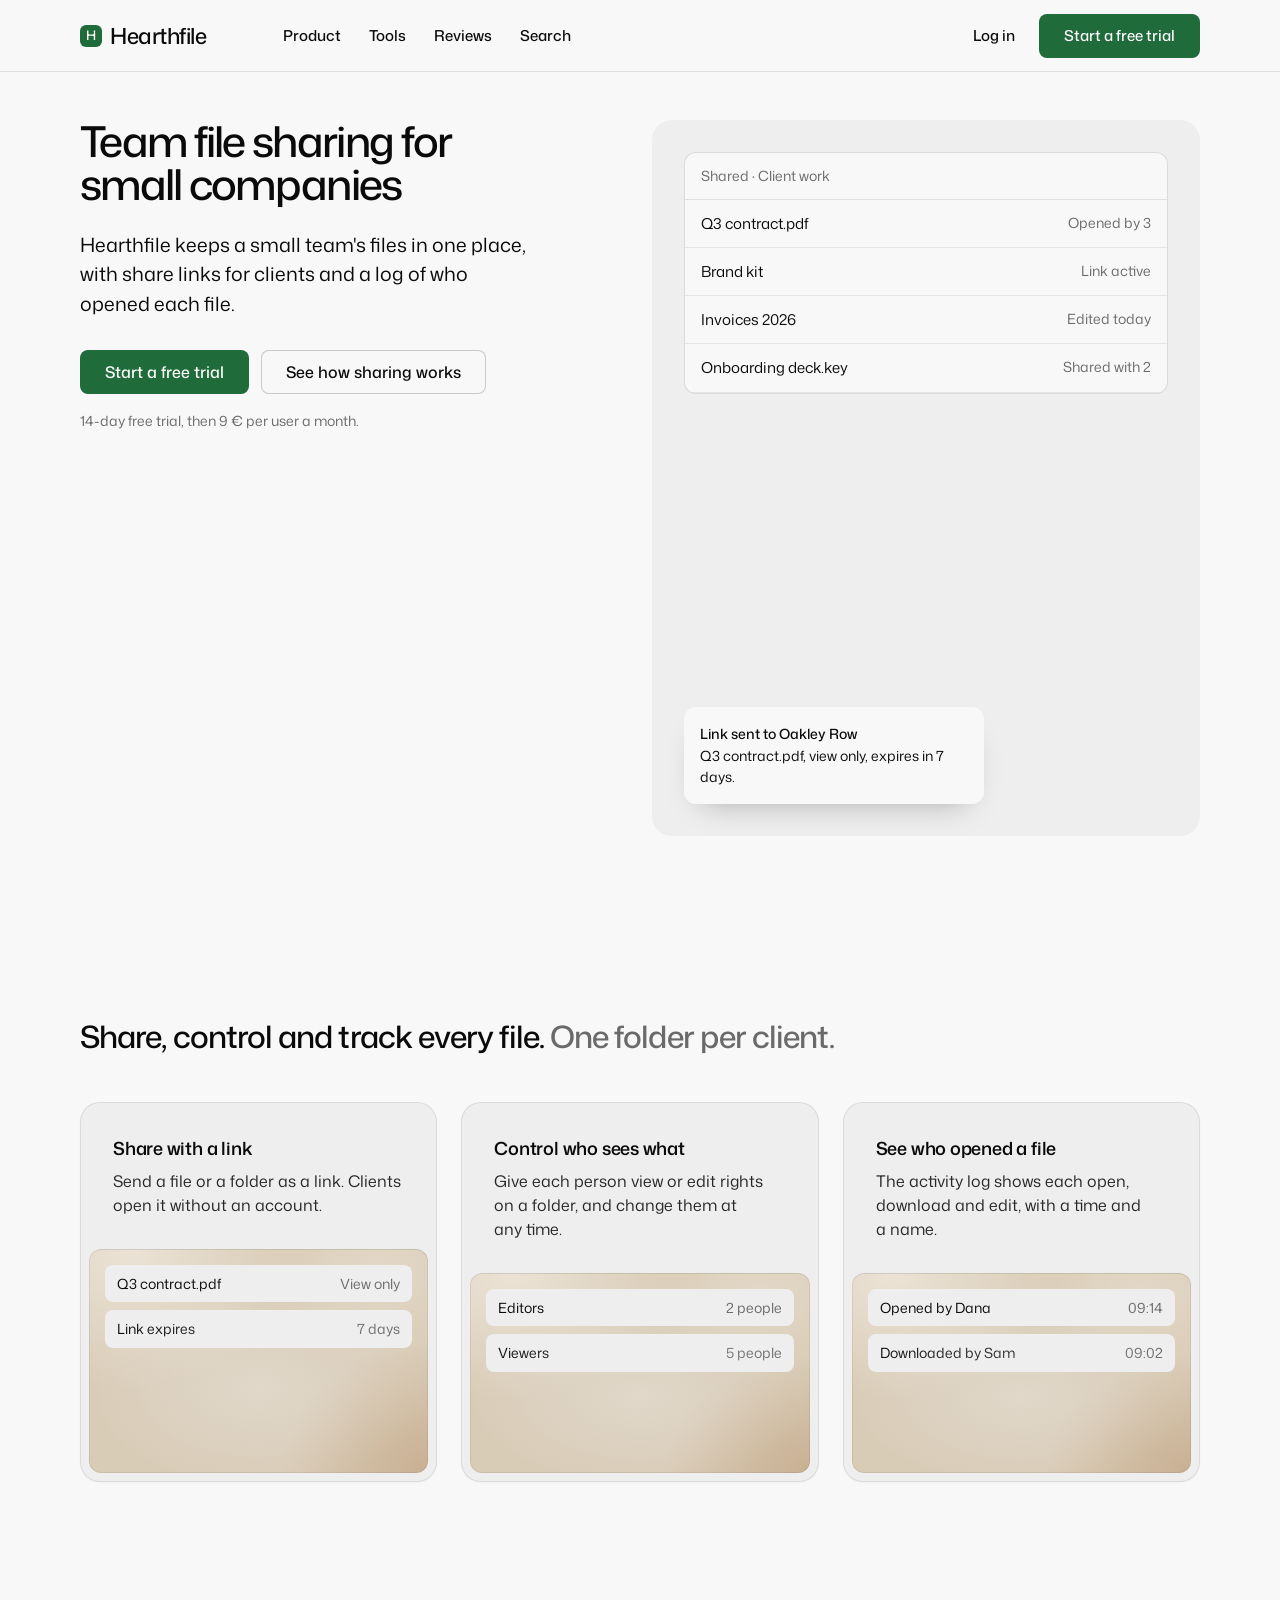
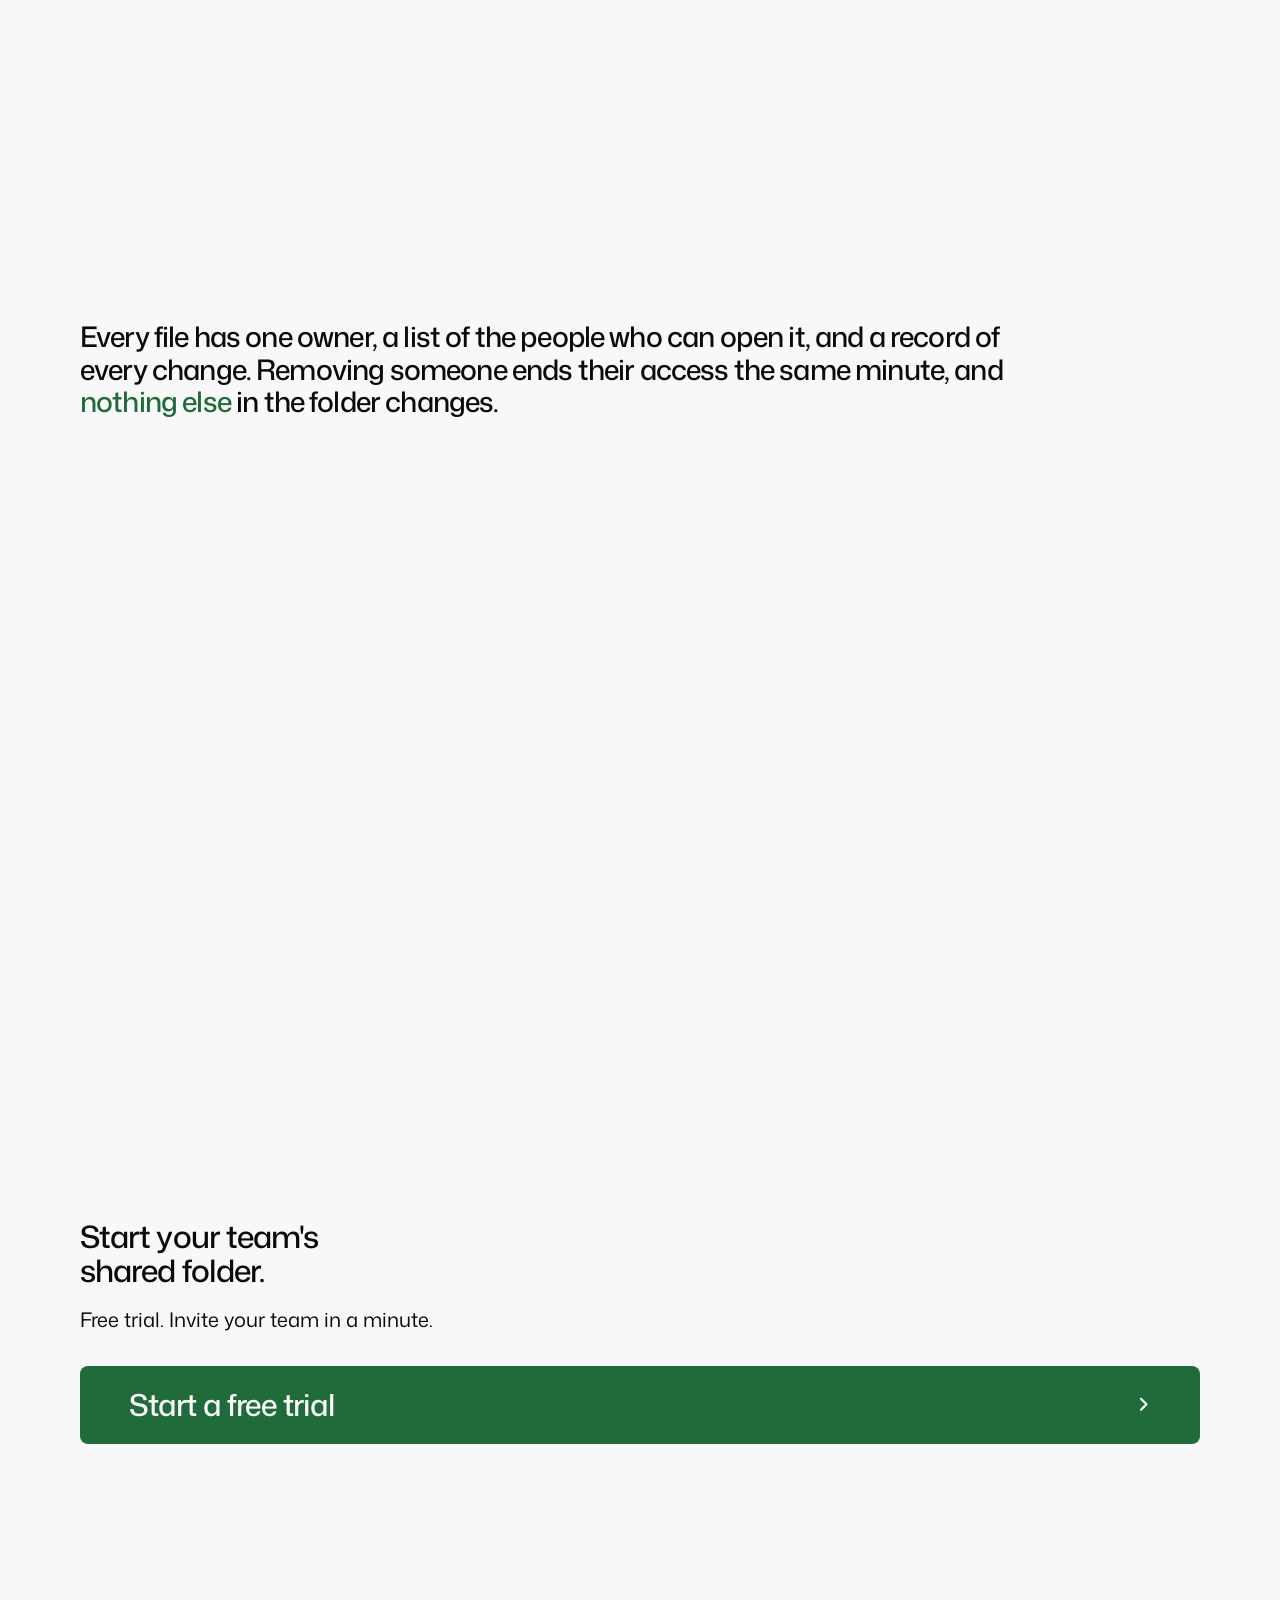
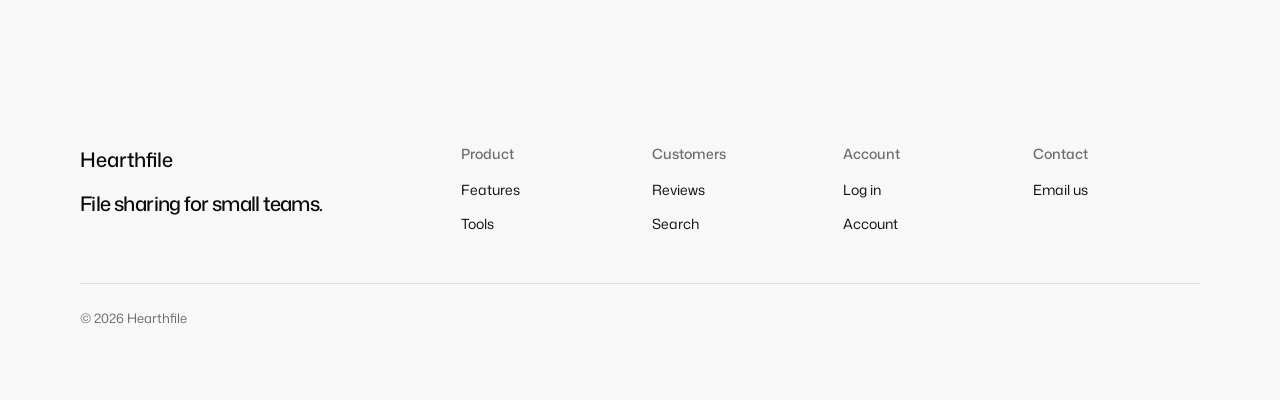
==== public/index.html @ 863966c1 "Add intentionally vulnerable Hearthfile test site Single Node.js app (node:http + node:sqlite, no np" ====
<!doctype html>
<!-- type: software. deal: palette mint-pink-accounts, type mona (first dealt), hero collage, nav-mega, footer-dark,
     close-type, solid buttons, wordmark, moment word-highlight (section 3). Radius soft. A team file-sharing app. -->
<html lang="en" data-type="software" data-radius="soft" data-buttons="solid" data-motion>
<head>
<meta charset="utf-8">
<meta name="viewport" content="width=device-width, initial-scale=1, viewport-fit=cover">
<title>Hearthfile: team file sharing for small companies</title>
<meta name="description" content="Hearthfile keeps a small team's files in one place, with share links and a log of who opened each file.">
<meta property="og:type" content="website">
<meta property="og:title" content="Hearthfile: team file sharing for small companies">
<meta property="og:description" content="Hearthfile keeps a small team's files in one place, with share links and a log of who opened each file.">
<meta name="twitter:card" content="summary_large_image">
<meta name="theme-color" content="#f8f8f8">
<meta name="site-kind" content="software">
<meta name="page-type" content="software">
<link rel="preconnect" href="https://fonts.googleapis.com">
<link rel="preconnect" href="https://fonts.gstatic.com" crossorigin>
<link href="https://fonts.googleapis.com/css2?family=Mona+Sans:wdth,wght@75..125,400..600&family=Geist+Mono:wght@400..500&display=swap" rel="stylesheet">
<link rel="stylesheet" href="assets/system.css">
<link rel="stylesheet" href="assets/ui/cards.css">
<link rel="stylesheet" href="assets/motion/motion.css">
<link rel="stylesheet" href="assets/backgrounds/backgrounds.css">
<link rel="stylesheet" href="assets/layout/layout.css">
<link rel="stylesheet" href="assets/icons/icon.css">
<style>
:root {
  --p-bg: #f8f8f8; --p-surface: #eeeeee; --p-ink: #0a0a0a; --p-muted: #6a6a6a;
  --p-accent: #1f6b3a; --p-accent-ink: #ffffff; --p-action: #1f6b3a; --p-action-ink: #ffffff;
  --p-inv-bg: #0a0a0a; --p-inv-surface: #171717; --p-inv-ink: #f8f8f8; --p-inv-muted: #939393;
  --p-inv-accent: #1f6b3a; --p-inv-accent-ink: #ffffff; --p-inv-action: #1f6b3a; --p-inv-action-ink: #ffffff;
  --font-display: "Mona Sans", system-ui, sans-serif;
  --font-text: "Mona Sans", system-ui, sans-serif;
  --font-mono: "Geist Mono", ui-monospace, "SFMono-Regular", Menlo, Consolas, monospace;
  --display-weight: 500;
  --display-tracking: -0.03em;
  --display-tracking-xl: -0.04em;
  --display-stretch: 104%;
  --ly-scale: 0.96;
}
</style>
<style>
/* the hero's window: plain file rows on the page ground, drawn in CSS (no photographs) */
.hero__art { background: var(--p-surface); border-radius: var(--r-lg); padding: var(--s-6); position: relative; min-height: 420px; }
.fwin { background: var(--p-bg); border-radius: var(--r-md); border: 1px solid color-mix(in oklab, var(--p-ink) 12%, transparent); overflow: hidden; }
.fwin__bar { display: flex; gap: var(--s-3); align-items: center; padding: var(--s-3) var(--s-4); border-bottom: 1px solid color-mix(in oklab, var(--p-ink) 10%, transparent); font-size: 14px; color: var(--p-muted); }
.fwin__row { display: grid; grid-template-columns: 1fr auto; gap: var(--s-3); padding: var(--s-3) var(--s-4); border-bottom: 1px solid color-mix(in oklab, var(--p-ink) 8%, transparent); font-size: 15px; }
.fwin__row span:last-child { color: var(--p-muted); font-size: 14px; }
.fcard { position: absolute; left: var(--s-6); bottom: var(--s-6); width: min(300px, 80%); background: var(--p-bg); border-radius: var(--r-md); padding: var(--s-4); font-size: 14px; box-shadow: 0 14px 32px -18px rgb(0 0 0 / .35); }
.fcard b { font-weight: 500; }
.hero__proof { color: var(--p-muted); font-size: 14px; margin-top: var(--s-4); }
.hero--collage h1 { font-size: clamp(34px, 3.3vw, 54px); }
.section-head h2 { font-size: clamp(28px, 2.4vw, 36px); }
.mini { display: grid; gap: var(--s-2); font-size: 14px; padding: var(--s-4); }
.mini div { display: flex; justify-content: space-between; gap: var(--s-3); padding: var(--s-2) var(--s-3); background: var(--p-surface); border-radius: var(--r-sm); }
.mini span:last-child { color: var(--p-muted); }
#access .mo-wh__text { font-size: clamp(24px, 2.2vw, 32px); }
.feat { --h: 1; }
.feat .panel { --p-h: 200px; }
@media (max-width: 639px) { .feat { --h: 2; } }
.footer__brand { font-weight: 500; font-size: 20px; color: inherit; }
@media (max-width: 639px) { .hero__art { min-height: 0; } .fcard { display: none; } }
</style>
<script>document.documentElement.classList.add('m-enter');setTimeout(()=>document.documentElement.classList.add('m-enter-done'),700)</script>
</head>
<body>
<header class="nav">
  <div class="wrap nav__bar">
    <a class="skip-link" href="#top">Skip to content</a>
    <a class="nav__logo" href="index.html"><span class="mark mark--initial" aria-hidden="true">H</span>Hearthfile</a>
    <nav class="nav__links" aria-label="Main">
      <div class="nav__item"><a class="nav__link" href="index.html#features">Product</a></div>
      <div class="nav__item"><a class="nav__link" href="tools.html">Tools</a></div>
      <div class="nav__item"><a class="nav__link" href="reviews.html">Reviews</a></div>
      <div class="nav__item"><a class="nav__link" href="search.html">Search</a></div>
    </nav>
    <div class="nav__actions">
      <a class="nav__link" href="login.html">Log in</a>
      <a class="btn btn--primary" href="#contact">Start a free trial</a>
    </div>
    <button class="nav__toggle" type="button" aria-expanded="false" aria-label="Menu"><svg width="18" height="18" viewBox="0 0 18 18" aria-hidden="true"><path d="M2 5h14M2 13h14" stroke="currentColor" stroke-width="1.6" stroke-linecap="round"/></svg></button>
  </div>
</header>

<main id="top">
  <section class="hero hero--collage" data-enter aria-labelledby="hero-h">
    <div class="wrap"><div class="hero-text grid hero__grid">
      <div class="hero__text span-5">
        <h1 id="hero-h">Team file sharing for small companies</h1>
        <p class="hero__lead">Hearthfile keeps a small team's files in one place, with share links for clients and a log of who opened each file.</p>
        <div class="btn-row"><a class="btn btn--primary" href="#contact">Start a free trial</a><a class="btn btn--secondary" href="#features">See how sharing works</a></div>
        <p class="hero__proof">14-day free trial, then <span data-assumed>9 € per user a month</span>.</p>
      </div>
      <div class="hero__art span-6 start-7" role="img" aria-label="A shared folder listing contracts, brand files and invoices, with one file marked as opened by three people">
        <div class="fwin">
          <div class="fwin__bar"><span>Shared · Client work</span></div>
          <div class="fwin__row"><span>Q3 contract.pdf</span><span>Opened by 3</span></div>
          <div class="fwin__row"><span>Brand kit</span><span>Link active</span></div>
          <div class="fwin__row"><span>Invoices 2026</span><span>Edited today</span></div>
          <div class="fwin__row"><span>Onboarding deck.key</span><span>Shared with 2</span></div>
        </div>
        <div class="fcard" aria-hidden="true"><b>Link sent to Oakley Row</b><br>Q3 contract.pdf, view only, expires in 7 days.</div>
      </div>
    </div></div>
  </section>

  <section class="section feat" id="features" aria-labelledby="features-h">
    <div class="wrap">
      <div class="section-head">
        <h2 id="features-h">Share, control and track every file. <span class="muted">One folder per client.</span></h2>
      </div>
      <div class="grid">
        <article class="card span-4"><h3>Share with a link</h3><p>Send a file or a folder as a link. Clients open it without an account.</p>
          <div class="panel panel--inset" role="img" aria-label="A file shared as a view-only link that expires in seven days"><div class="mini"><div><span>Q3 contract.pdf</span><span>View only</span></div><div><span>Link expires</span><span>7 days</span></div></div></div></article>
        <article class="card span-4"><h3>Control who sees what</h3><p>Give each person view or edit rights on a folder, and change them at any time.</p>
          <div class="panel panel--inset" role="img" aria-label="A folder with two editors and five viewers"><div class="mini"><div><span>Editors</span><span>2 people</span></div><div><span>Viewers</span><span>5 people</span></div></div></div></article>
        <article class="card span-4"><h3>See who opened a file</h3><p>The activity log shows each open, download and edit, with a time and a name.</p>
          <div class="panel panel--inset" role="img" aria-label="Activity log entries for two people who opened or downloaded a file"><div class="mini"><div><span>Opened by Dana</span><span>09:14</span></div><div><span>Downloaded by Sam</span><span>09:02</span></div></div></div></article>
      </div>
    </div>
  </section>

  <section class="section statement" id="access" data-moment="word-highlight" style="--h: 1">
    <div class="wrap">
      <p class="mo-wh__text">Every file has one owner, a list of the people who can open it, and a record of every change. Removing someone ends their access the same minute, and <strong>nothing else</strong> in the folder changes.</p>
    </div>
  </section>
</main>

<footer class="footer closing footer--dark" id="contact" aria-labelledby="close-h">
  <div class="wrap">
    <div class="closing__cta close--type">
      <div class="section-head">
        <h2 id="close-h">Start your team's shared folder.</h2>
        <p>Free trial. Invite your team in a minute.</p>
      </div>
      <a class="btn btn--primary btn--xl btn--wide" href="login.html">Start a free trial<svg class="m-arrow" viewBox="0 0 12 12" aria-hidden="true"><path class="m-arrow__stem" d="M1 6h8"/><path class="m-arrow__head" d="M4.5 2.5 8 6l-3.5 3.5"/></svg></a>
    </div>
    <div class="closing__links">
      <div class="grid">
        <div class="span-4 stack-4">
          <a class="footer__brand" href="index.html">Hearthfile</a>
          <p class="footer__lede">File sharing for small teams.</p>
        </div>
        <div class="span-2 footer__col"><h3>Product</h3><ul><li><a href="index.html#features">Features</a></li><li><a href="tools.html">Tools</a></li></ul></div>
        <div class="span-2 footer__col"><h3>Customers</h3><ul><li><a href="reviews.html">Reviews</a></li><li><a href="search.html">Search</a></li></ul></div>
        <div class="span-2 footer__col"><h3>Account</h3><ul><li><a href="login.html">Log in</a></li><li><a href="account.html">Account</a></li></ul></div>
        <div class="span-2 footer__col"><h3>Contact</h3><ul><li><a href="mailto:hello@hearthfile.example">Email us</a></li></ul></div>
      </div>
      <div class="footer__legal">
        <span>&copy; 2026 Hearthfile</span>
      </div>
    </div>
  </div>
</footer>

<script type="module" src="assets/system.js"></script>
<script type="module" src="assets/motion/motion.js"></script>
<script type="module" src="assets/layout/layout.js"></script>
<script type="module" src="assets/moments/moments.js"></script>
</body>
</html>
---- public/assets/system.css ----
/*
  taste-skill system.css - the one system for the page. Link it first, then assets/ui/cards.css (the
  feature card, its panel and the fragment placements), then set the palette (--p-*), the fonts and
  the radius set on :root in the page (node scripts/start.mjs prints that block).
  Do not add a second grid, spacing scale, type scale, radius scale, button or card style.
*/

/* ---------------------------------------------------------------- tokens */
:root {
  /* palette (hex only; fx.js reads --bg --surface --ink --muted --accent --accent-ink) */
  --p-bg: #ffffff;
  --p-surface: #f4f4f4;
  --p-ink: #111111;
  --p-muted: #6b6b6b;
  --p-accent: #1a4be0;
  --p-accent-ink: #ffffff;
  --p-action: #1a4be0;      /* buttons, links, focus: the accent, or the ink when the accent is too pale */
  --p-action-ink: #ffffff;
  --p-inv-bg: #111111;
  --p-inv-surface: #1c1c1c;
  --p-inv-ink: #f4f4f4;
  --p-inv-muted: #a3a3a3;
  --p-inv-accent: #ffffff;
  --p-inv-accent-ink: #111111;
  --p-inv-action: #ffffff;
  --p-inv-action-ink: #111111;
  /* the lit ground behind UI and in the closing band (references/cards.md), one per page, tech pages only
     (none on kind other, which is flat): <html data-ground="sand|sky|sage|painting">. system.js gives it to every ground
     that holds UI, on light and dark pages alike; --hue on one panel changes only its accent */
  --ground-bg: #d9ccb7; --ground-surface: #e9e0d2; --ground-ink: #2a2622; --ground-muted: #5a534a; --ground-accent: #a8794a;

  /* fonts */
  --font-display: system-ui, -apple-system, "Segoe UI", sans-serif;
  --font-text: system-ui, -apple-system, "Segoe UI", sans-serif;
  --font-mono: ui-monospace, "SFMono-Regular", Menlo, Consolas, monospace;
  --display-weight: 400;    /* headlines 400; 500 on a tech page (software, gaming, hardware) */
  --display-tracking: -0.025em;

  /* the page rhythm (references/layout-v4.md): one section per screen. The header is fixed and
     --nav tall; every section is padded --padt above and --padb (plus the phone action bar, --bar)
     below, and is exactly one or two screens tall (--h: 1 or 2; --hm on a phone). The hero's words
     start --hgap under the header and its content ends --hpadb above the fold. */
  --nav: 72px;
  --padt: 120px;
  --padb: 72px;
  --hgap: 48px;
  --hpadb: 64px;
  --bar: 0px;
  /* grid: one .wrap (alias .container) for the header, every section and the footer, the same
     --gut on both sides: 1280 wide at x 80-1360 at 1440, 342 at x 24-366 at 390 */
  --container: 1280px;
  --gut: 80px;
  --pad: var(--gut);
  --gutter: 24px;

  /* spacing: 4/8 scale */
  --s-1: 4px;  --s-2: 8px;  --s-3: 12px; --s-4: 16px; --s-5: 24px;
  --s-6: 32px; --s-7: 48px; --s-8: 64px; --s-9: 96px; --s-10: 128px;
  --section: 40px;      /* only a .section outside main (the kit's demo pages); every main > section and
                           footer.closing take --padt and --padb */
  --section-band: 56px; /* the same for an older footer outside footer.closing */
  --head-gap: 48px;     /* the one heading-to-content gap, 32 on a phone (layout.css reads it as --ly-head-gap) */
  --card-pad: 16px;     /* card padding (cards.css sets its own for cards with a panel) */
  --card-gap: 16px;     /* gap between cards */

  /* type scale (the only sizes on the page) */
  --t-label: 13px;
  --t-small: 14px;
  --t-body: 16px;
  --t-lead: 18px;
  --t-card: 18px;
  --t-h3: 24px;
  /* straight lines from the phone size at 390 to the desktop size at 1440 (system.md's table) */
  --t-h2: clamp(30px, 1.72vw + 23.3px, 48px);
  --t-h1: clamp(38px, 3.24vw + 25.4px, 72px);
  /* a big number stays a step under the h2 (VI-11): 38 at 1440, 28 at 390, so it never reads as a
     section heading; a stats row and a price set their own, smaller still */
  --t-stat: clamp(28px, .952vw + 24.29px, 38px);

  /* radius: one scale (soft by default; data-radius on <html> switches it) */
  --r-sm: 8px;  --r-md: 12px; --r-lg: 20px; --r-btn: 8px;

  /* controls (fixed here; a page never adds its own) */
  --btn-h: 44px;
  --btn-h-sm: 36px;
  --nav-h: var(--nav);  /* the older name, kept for the kit's files */
  --icon: 16px;         /* small icons: socials, menu chevrons, mono brand marks */

  /* motion: the one UI ease-out (motion.css --m-ease and ui/base.css --u-ease read it; references/motion.md) */
  --ease: cubic-bezier(.2, .8, .2, 1);
  --dur: 180ms;
}
html[data-radius="sharp"] { --r-sm: 4px; --r-md: 6px;  --r-lg: 8px;  --r-btn: 4px; }
html[data-radius="soft"]  { --r-sm: 8px; --r-md: 12px; --r-lg: 20px; --r-btn: 8px; }
html[data-radius="round"] { --r-sm: 10px; --r-md: 16px; --r-lg: 24px; --r-btn: 999px; }
/* the four lit grounds (references/cards.md); sand is the default above. painting goes with
   painterly-landscape (x.ai's daylight sky over olive hills) */
html[data-ground="sky"]      { --ground-bg: #c6d3df; --ground-surface: #d6e0e9; --ground-ink: #25303a; --ground-muted: #4d5964; --ground-accent: #3f6a92; }
html[data-ground="sage"]     { --ground-bg: #cdd6c6; --ground-surface: #dce3d6; --ground-ink: #262d24; --ground-muted: #535b51; --ground-accent: #6c8e63; }
html[data-ground="painting"] { --ground-bg: #79a8d6; --ground-surface: #a6c4e2; --ground-ink: #16212c; --ground-muted: #273949; --ground-accent: #9c9b3c; }
/* cards.css takes its card and panel radii from this scale */
html[data-radius] .card { --c-r: var(--r-lg); }
html[data-radius] .panel { --p-r: var(--r-md); }

/* a phone: the header 56, the sections padded 96 / 48, the hero's words 40 under the header and its
   content ending 24 above the fold, 24 at both sides, 12 between columns */
@media (max-width: 639px) {
  :root { --nav: 56px; --padt: 96px; --padb: 48px; --hgap: 40px; --hpadb: 24px; --gut: 24px; --gutter: 12px; --card-gap: 12px; --head-gap: 32px; }
}
@media (min-width: 640px) {
  :root { --gut: 48px; --section: 48px; --section-band: 72px; --card-pad: 24px; }
}
@media (min-width: 1024px) {
  :root { --gut: 80px; --section: 56px; --section-band: 96px; --card-gap: 24px;
          --t-lead: 20px; --t-card: 20px; --t-h3: 28px; }
  /* a place (and a local service): the 1200 column at x 120-1320 */
  html[data-type="place"] { --gut: 120px; --container: 1200px; }
}
/* a place (VI-06, ST-96, PH-23): its own smaller type (h1 48/53 and 32/37, h2 32/40 and 24/30, titles
   and the sub-line 20 and 18), the Recipe 3 hero's gap under its photograph (40, 24 on a phone),
   square photographs and cards and 2px buttons, whatever data-radius and data-buttons say */
:root[data-type="place"] {
  --hgap: 40px;
  --t-h1: clamp(32px, 1.524vw + 26.06px, 48px);
  --t-h2: clamp(24px, .762vw + 21px, 32px);
  --t-h3: clamp(20px, .381vw + 18.51px, 24px);
  --r-sm: 2px; --r-md: 0px; --r-lg: 0px; --r-btn: 2px;
}
:root[data-type="place"] :is(h1, .t-h1) { line-height: 1.104; }
:root[data-type="place"] :is(h2, .t-h2) { line-height: 1.25; }
@media (max-width: 639px) {
  :root[data-type="place"] { --hgap: 24px; }
  :root[data-type="place"] :is(h1, .t-h1) { line-height: 1.156; }
}

/* ---------------------------------------------------------------- grounds (at most three) */
:root, .ground-base {
  --bg: var(--p-bg); --surface: var(--p-surface); --ink: var(--p-ink); --muted: var(--p-muted);
  --accent: var(--p-accent); --accent-ink: var(--p-accent-ink); --card: var(--p-surface);
  --action: var(--p-action); --action-ink: var(--p-action-ink);
}
.ground-surface {
  --bg: var(--p-surface); --surface: var(--p-bg); --ink: var(--p-ink); --muted: var(--p-muted);
  --accent: var(--p-accent); --accent-ink: var(--p-accent-ink); --card: var(--p-bg);
  --action: var(--p-action); --action-ink: var(--p-action-ink);
}
.ground-inverse {
  --bg: var(--p-inv-bg); --surface: var(--p-inv-surface); --ink: var(--p-inv-ink); --muted: var(--p-inv-muted);
  --accent: var(--p-inv-accent); --accent-ink: var(--p-inv-accent-ink); --card: var(--p-inv-surface);
  --action: var(--p-inv-action); --action-ink: var(--p-inv-action-ink);
}
:root, .ground-base, .ground-surface, .ground-inverse {
  --line: color-mix(in oklab, var(--ink) 11%, transparent);
  --line-strong: color-mix(in oklab, var(--ink) 20%, transparent);
  /* effects (fx.js) and UI fragments (assets/ui) take the colours of the ground they sit on */
  --fx-bg: var(--bg); --fx-surface: var(--surface); --fx-ink: var(--ink); --fx-muted: var(--muted);
  --fx-accent: var(--accent); --fx-accent-ink: var(--accent-ink);
  --ui-font: var(--font-text); --ui-mono: var(--font-mono); --ui-radius: var(--r-md);
}
.ground-base, .ground-surface, .ground-inverse { background: var(--bg); color: var(--ink); }

/* ---------------------------------------------------------------- base */
*, *::before, *::after { box-sizing: border-box; }
/* an anchor lands on the section's top (the judge's frame): the fixed header covers --nav of its --padt */
html { -webkit-text-size-adjust: 100%; scroll-padding-top: 0; scroll-behavior: auto; margin: 0; }
body {
  margin: 0; background: var(--bg); color: var(--ink);
  font: 400 var(--t-body)/1.55 var(--font-text);
  -webkit-font-smoothing: antialiased; text-rendering: optimizeLegibility; overflow-x: clip;
}
img, svg, video, canvas { display: block; max-width: 100%; }
/* hidden means hidden, also on an img the line above makes a block (a menu tab's photograph, a peek photograph) */
[hidden] { display: none !important; }
img, video { height: auto; }
a { color: inherit; text-decoration: none; }
button { font: inherit; color: inherit; }
h1, h2, h3, h4, p, ul, ol, figure, blockquote { margin: 0; }
ul, ol { padding: 0; list-style: none; }
h1, h2, h3, h4 {
  font-family: var(--font-display); font-weight: var(--display-weight);
  letter-spacing: var(--display-tracking); text-wrap: balance; overflow-wrap: break-word;
  /* a long word (a German compound at 390) breaks at a syllable with a hyphen, in the language of <html lang>;
     only words of 10 letters or more, 4 at least on each side, so a short English heading never breaks */
  hyphens: auto; -webkit-hyphens: auto; hyphenate-limit-chars: 10 4 4;
}
h1, .t-h1 { font-size: var(--t-h1); line-height: 1.04; }
h2, .t-h2 { font-size: var(--t-h2); line-height: 1.1; }
h3, .t-h3 { font-size: var(--t-h3); line-height: 1.2; }
h4, .t-card { font-family: var(--font-text); font-weight: 500; font-size: var(--t-card); line-height: 1.3; letter-spacing: -0.01em; }
p { text-wrap: pretty; }
.t-lead  { font-size: var(--t-lead); line-height: 1.5; }
.t-body  { font-size: var(--t-body); line-height: 1.55; }
.t-small { font-size: var(--t-small); line-height: 1.5; }
.t-label { font-size: var(--t-label); font-weight: 500; line-height: 1.4; letter-spacing: 0.01em; }
.t-stat  { font-family: var(--font-display); font-weight: var(--display-weight); font-size: var(--t-stat);
           line-height: 1; letter-spacing: var(--display-tracking); font-variant-numeric: tabular-nums; }
.muted { color: var(--muted); }
.mono  { font-family: var(--font-mono); }
.measure { max-width: 62ch; }
:focus-visible { outline: 2px solid var(--action); outline-offset: 2px; border-radius: 2px; }
::selection { background: color-mix(in oklab, var(--accent) 30%, transparent); }

/* ---------------------------------------------------------------- grid */
.wrap, .container { width: min(100% - 2 * var(--gut), var(--container)); margin-inline: auto; padding-inline: 0; }
.grid { display: grid; grid-template-columns: repeat(12, minmax(0, 1fr)); column-gap: var(--gutter); row-gap: var(--card-gap); }
.grid > * { min-width: 0; grid-column: 1 / -1; }
.section { padding-block: var(--section); }

/* ---------------------------------------------------------------- one section per screen
   The page is a stack of screens. Framed at scrollY = k x the screen height, a shot shows exactly one
   section: the hero alone on the first screen, every other section (and footer.closing, the close and
   the footer in one) exactly one or two screens tall, its h2 first, --padt under its top. Heights
   and padding do it: no pinning, snapping or script.
     <section class="section" id=".." style="--h: 2">     (2 screens; --hm sets a phone's count alone)
       <div class="wrap"> the h2 first, then the content </div>     (the one in-flow child)
     </section>
   A layer (a full-bleed photograph or ground behind the words) is an <img class="layer" aria-hidden="true">
   beside the .wrap. Content must fit: one screen holds 708px of content at 1440x900 (900 - 120 - 72),
   two hold 1,608 (the second screen's part starts --padt under its top with .g2). From 640 to 1279 a
   section keeps at least its screens and grows past them rather than overlap the next. */
main > :is(section, .section), footer.closing {
  position: relative; box-sizing: border-box;
  height: calc(var(--h, 1) * 100vh); height: calc(var(--h, 1) * 100svh);
  padding: var(--padt) 0 calc(var(--padb) + var(--bar));
}
main > :is(section, .section) > :is(.wrap, .container), footer.closing > .wrap { position: relative; z-index: 1; height: 100%; }
main > :is(section, .section) > :is(.wrap, .container):not(.grid) { display: flex; flex-direction: column; }
/* a .wrap that is the section's grid too (class="wrap grid"): its rows start at the top */
main > :is(section, .section) > :is(.wrap, .container).grid { align-content: start; }
/* .fill: the block that takes what the screen leaves under the heading (a photograph, a frame) */
main > :is(section, .section) > .wrap > .fill { flex: 1 1 0; min-height: 0; }
/* two screens as two groups: row 1 the h2 and the first group, row 2 the rest (no second h2), starting
   --padt under the second screen's top, so the second shot looks like any other section */
main > :is(section, .section).g2, footer.closing.g2 { --h: 2; }
main > :is(section, .section).g2 > :is(.wrap, .container), footer.closing.g2 > .wrap { display: grid; grid-template-rows: minmax(0, 1fr) minmax(0, 1fr); row-gap: calc(var(--padt) + var(--padb) + var(--bar)); }
main > :is(section, .section).g2 > :is(.wrap, .container) > *, footer.closing.g2 > .wrap > * { min-height: 0; align-self: start; }
main > :is(section, .section).g2 > :is(.wrap, .container) > :is(.group, .fill) { align-self: stretch; }
/* a group: one screen's part of a .g2 section (its h2 and first rows, or the rest) */
.group { display: flex; flex-direction: column; min-height: 0; }
/* each screen's card row runs down to that screen's foot (the cards stretch, their panels grow), so
   the second screen of a .g2 is never a short row over an empty ground; both rows end on the same line */
@media (min-width: 1024px) {
  main > :is(section, .section).g2 > .wrap > .grid:last-child,
  main > :is(section, .section).g2 > .wrap > .group > .grid:last-child { align-self: stretch; flex: 1 1 auto; min-height: 0; }
}
.group > .fill { flex: 1 1 0; min-height: 0; }
@media (min-width: 640px) and (max-width: 1279px) {
  main > :is(section, .section):not(.hero, .section--hero), footer.closing {
    height: auto; min-height: calc(var(--h, 1) * 100vh); min-height: calc(var(--h, 1) * 100svh);
  }
  /* the section is a column and its .wrap takes all of it, so a .fill (a photograph, a frame) still
     grows to the section's foot (a min-height percentage would not resolve, leaving it at its least) */
  /* :where() keeps it at no weight, so a page's own phone- or tablet-only hiding (section.desk-only { display: none }) wins */
  :where(main > :is(section, .section):not(.hero, .section--hero), footer.closing) { display: flex; flex-direction: column; }
  main > :is(section, .section):not(.hero, .section--hero) > :is(.wrap, .container), footer.closing > .wrap { flex: 1 0 auto; height: auto; min-height: 0; }
}
/* a phone: lvh (the screen with its bars hidden) for every section but the hero; --hm when stacking
   makes the content taller than the desktop count */
@media (max-width: 639px) {
  /* at least its screens, never less: content a screen cannot hold makes the section taller (the rhythm
     check then asks for --hm: 2 or less content); a fixed height would lay its last rows over the next
     section, the fault the phone shots showed most (a list under the closing heading and its button) */
  main > :is(section, .section):not(.hero, .section--hero), footer.closing {
    height: auto; min-height: calc(var(--hm, var(--h, 1)) * 100vh); min-height: calc(var(--hm, var(--h, 1)) * 100lvh);
  }
  /* one grid row at least the screens tall that grows with the .wrap's content: the .wrap is stretched to
     it, so its .fill and its two groups still share a definite height */
  /* (at no weight, as on the tablet: a page's own section.desk-only { display: none } still hides it) */
  :where(main > :is(section, .section):not(.hero, .section--hero):has(> :is(.wrap, .container)), footer.closing) {
    display: grid; grid-template-columns: minmax(0, 1fr); grid-template-rows: 1fr; grid-auto-rows: auto;
  }
  main > :is(section, .section):not(.hero, .section--hero) > :is(.wrap, .container), footer.closing > .wrap { height: auto; }
  main > :is(section, .section).g2m, footer.closing.g2m { --hm: 2; }
  main > :is(section, .section).g2m > :is(.wrap, .container), footer.closing.g2m > .wrap { display: grid; grid-template-rows: minmax(0, 1fr) minmax(0, 1fr); row-gap: calc(var(--padt) + var(--padb) + var(--bar)); }
  /* stacked in one, the two groups keep the open cards' 32px, so the first group's last panel never meets
     the next card's title */
  main > :is(section, .section).g2:not(.g2m) > :is(.wrap, .container) { display: flex; row-gap: var(--s-6); }
  /* what the two screens leave goes around the second group, so it opens below the header, not on the fold */
  main > :is(section, .section).g2:not(.g2m) > :is(.wrap, .container) > :last-child { margin-block: auto; }
  main > :is(section, .section).g2:not(.g2m) > :is(.wrap, .container) > * { align-self: stretch; }
}
/* a layer: the photograph or ground of a whole section, under its words, edge to edge */
main > :is(section, .section) > :is(img, video, canvas, picture).layer,
footer.closing > :is(img, video, canvas, picture).layer {
  position: absolute; inset: 0; z-index: 0; width: 100%; height: 100%; max-width: none; object-fit: cover; object-position: var(--pos, 50% 50%);
}
main > :is(section, .section) > picture.layer > img { width: 100%; height: 100%; object-fit: cover; }

/* the hero: exactly the first screen, the fixed header over its top. Its words start --hgap under the
   header (--photo adds a full-bleed photograph's height above them on a place); its content ends
   --hpadb above the fold, and nothing of the next section shows, at 1440, 1024, 820 and 390.
     <section class="hero hero--<type>"><div class="wrap"><div class="hero-text"> .. </div>[one strip]</div></section>
   .hero-text holds the whole composition (the words, and the picture or window beside or under them);
   one docked strip (logos, three facts) may follow it, at most 96px, desktop only. */
main > :is(.hero, .section--hero) {
  height: 100vh; height: 100svh; min-height: 0;
  padding: calc(var(--nav) + var(--photo, 0px) + var(--hgap)) 0 calc(var(--hpadb) + var(--bar));
}
:is(.hero, .section--hero) > .wrap { height: 100%; display: grid; grid-template-rows: minmax(0, 1fr) auto; row-gap: var(--s-7); }
:is(.hero, .section--hero) > .wrap > .hero-text { min-height: 0; }
/* a phone: the hero is at least the first screen and grows when a short phone (320x640) cannot hold its
   words, buttons and picture, so nothing of it lies over the next section or under the header */
@media (max-width: 639px) {
  main > :is(.hero, .section--hero) { height: auto; min-height: 100vh; min-height: 100svh; }
  main > :is(.hero, .section--hero):has(> :is(.wrap, .container)) { display: grid; grid-template-columns: minmax(0, 1fr); grid-template-rows: 1fr; grid-auto-rows: auto; }
  main > :is(.hero, .section--hero) > :is(.wrap, .container) { height: auto; }
}
:is(.hero, .section--hero) > .wrap > .hero-strip { grid-row: 2; max-height: 96px; }
@media (max-width: 639px) { :is(.hero, .section--hero) > .wrap > .hero-strip { display: none; } }
.section--hero .section-head { max-width: 860px; }
/* the starter's own hero (hero-split): the words on span-5 top-aligned, the picture on span-6 start-7
   as tall as the hero's content box (at most 716 at 1440x900); a phone stacks words, then the picture
   in what is left */
.hero-text.hero-split { height: 100%; align-items: stretch; }
.hero-split > .hero-copy { align-self: start; }
.hero-split > .hero-visual { position: relative; min-height: 0; height: 100%; }
@media (max-width: 1023px) {
  .hero-text.hero-split { display: flex; flex-direction: column; gap: var(--s-6); }
  .hero-split > .hero-visual { flex: 1 1 0; min-height: 200px; height: auto; }
}
.hero-copy > * + * { margin-top: var(--s-5); }
/* the h1 first in the words' column: its capitals start on the picture's top line, not the line box's
   (the leading above the capitals would put the words about 12px under the photograph's top) */
.hero-copy > h1:first-child { text-box: trim-start cap alphabetic; }
.hero-copy > .btn-row { margin-top: var(--s-6); }
/* three short facts at the foot of the words' column, on the picture's bottom line (no dead space
   under the buttons): <dl class="hero-facts"><div><dt>..</dt><dd>..</dd></div> x3</dl> */
@media (min-width: 1024px) {
  .hero-split > .hero-copy { height: 100%; display: flex; flex-direction: column; }
  .hero-split > .hero-copy > .hero-facts { margin-top: auto; }
}
.hero-facts { display: grid; grid-template-columns: repeat(3, minmax(0, 1fr)); gap: var(--s-5) var(--gutter); margin: 0; }
.hero-facts > div { display: grid; gap: var(--s-1); align-content: start; }
.hero-facts dt { font-size: var(--t-small); color: var(--muted); }
.hero-facts dd { margin: 0; font-weight: 500; }
@media (max-width: 1023px) { .hero-facts { display: none; } }
/* a notice line above the h1 (changed hours, a delivery cut-off): one line with a number, static,
   starting on the left line like the h1 under it */
.hero-notice { font-size: var(--t-small); font-weight: 500; color: var(--ink); }
.hero-notice b, .hero-notice strong { font-weight: 500; color: var(--accent); }
.hero-copy > .hero-notice + h1 { margin-top: var(--s-5); }

/* a phone: open tiles from a row of three or four (rooms, goods, beans) go two-up, an odd last one
   across the row, so a row of three fits one 844px screen (stacked one under another they need two) */
@media (max-width: 639px) {
  .grid > .tile:is(.span-3, .span-4) { grid-column: auto / span 6; }
  .grid > .tile:is(.span-3, .span-4):nth-child(odd of .tile):nth-last-child(1 of .tile) { grid-column: 1 / -1; }
  .grid > .tile:is(.span-3, .span-4) .tile__head { flex-wrap: wrap; gap: 0 var(--s-2); }
}
/* a phone: open cards (words on the ground, the panel under them) stacked one under another keep 32px
   between a panel's foot and the next card's title, so a title never reads as the panel's caption */
@media (max-width: 639px) { .grid:has(> .card--open) { row-gap: var(--s-6); } }
/* a phone stacks a two-screen section's four open tiles into its two screens: their panels take 180px (a wide
   crop), so the h2 and the first two tiles of two lines each end on the first screen and the four inside both,
   not a third of a screen past. A page that sets its group's own --p-h (#features .panel) sets its phone value
   too, as the starter does */
@media (max-width: 639px) { main > :is(section, .section).g2 .card--open > .panel { --p-h: 180px; } }
/* spans: desktop >= 1024. Tablet 640-1023: text cards on span-3 and span-6 go two-up; cards with a
   panel (a visual needs the width; the one exception is a span-6 pair, below)
   and everything else (split text and visuals, span-4 cards, span-5/7/8 blocks) take the full row, so a split stacks and no row is left half empty. Phone < 640: one column. */
@media (min-width: 640px) and (max-width: 1023px) {
  .grid > .card.span-3:not(:has(> .panel)), .grid > .card.span-6:not(:has(> .panel)) { grid-column: auto / span 6; }
  /* the one exception with a panel: a 2x2 (or a pair) of span-6 cards stays two-up from 720px (a panel
     of about 310px and more, wide enough for a kit fragment), so four cards take one or two screens
     at 768-820 instead of a card per row (four stacked panels run past two screens). Split cards and
     every other span keep the full row. Under 720 a card per row. */
  @media (min-width: 720px) {
    .grid > .card.span-6:has(> .panel):not(.card--split) { grid-column: auto / span 6; }
    .grid > .card.span-6:has(> .panel):not(.card--split):nth-child(odd of .card.span-6):nth-last-child(1 of .card.span-6) { grid-column: 1 / -1; }
  }
  /* open tiles (rooms, models, people, a photo pair) go two-up; an odd last one takes the row */
  .grid > .tile:is(.span-3, .span-4, .span-6) { grid-column: auto / span 6; }
  .grid > .tile:is(.span-3, .span-4, .span-6):nth-child(odd of .tile):nth-last-child(1 of .tile) { grid-column: 1 / -1; }
}
@media (min-width: 1024px) {
  .span-2  { grid-column: auto / span 2; }
  .span-3  { grid-column: auto / span 3; }
  .span-4  { grid-column: auto / span 4; }
  .span-5  { grid-column: auto / span 5; }
  .span-6  { grid-column: auto / span 6; }
  .span-7  { grid-column: auto / span 7; }
  .span-8  { grid-column: auto / span 8; }
  .span-9  { grid-column: auto / span 9; }
  .span-10 { grid-column: auto / span 10; }
  .span-12 { grid-column: auto / span 12; }
  .start-1 { grid-column-start: 1; } .start-2 { grid-column-start: 2; } .start-3 { grid-column-start: 3; }
  .start-5 { grid-column-start: 5; } .start-6 { grid-column-start: 6; } .start-7 { grid-column-start: 7; }
  .start-4 { grid-column-start: 4; } .start-8 { grid-column-start: 8; } .start-9 { grid-column-start: 9; }
  .start-10 { grid-column-start: 10; }
  /* a split is top-aligned: the words' first line and the picture's top on one line (never centred
     against each other, never mirrored: text left, the visual right, on every split of the page) */
  .grid--middle, .grid--top { align-items: start; }
}
/* card rows: every card in a row the same height (a plain .grid stretches them) */
.grid:is(.grid--middle, .grid--top) > .card { align-self: stretch; }
/* 1024-1279: a span-4 card's panel would be about 220px wide, too narrow for real UI. Cards with a
   panel on span-4 go two-up, a span-8 one takes the row, and an odd last one takes the row too
   (steps, proof row: two, then one wide; bento: the wide card, then the four small ones two by two) */
@media (min-width: 1024px) and (max-width: 1279px) {
  .grid > .card.span-4:has(> .panel) { grid-column: auto / span 6; }
  .grid > .card.span-8:has(> .panel),
  .grid > .card.span-4:has(> .panel):nth-child(odd of .card.span-4):nth-last-child(1 of .card.span-4) { grid-column: 1 / -1; }
}

/* ---------------------------------------------------------------- section heading */
.section-head { max-width: 760px; margin-bottom: var(--head-gap); display: grid; gap: var(--s-4); }
/* every heading starts on the left line (a centred head among left ones reads as a mistake): the
   old centred head is left-aligned too */
.section-head--center { text-align: left; justify-items: start; }
/* a head row: the h2 (and its line) left, one link or the section's button at the right line */
.section-head--split { max-width: none; display: flex; align-items: end; justify-content: space-between; gap: var(--s-5); flex-wrap: wrap; }
.section-head--split > div { display: grid; gap: var(--s-4); max-width: 760px; }
.section-head p { color: var(--ink); font-size: var(--t-lead); line-height: 1.5; max-width: 60ch; }
.section-head--row { max-width: none; display: flex; align-items: end; justify-content: space-between; gap: var(--s-5); flex-wrap: wrap; }
.section-head--row > div { display: grid; gap: var(--s-4); max-width: 760px; }
/* the hero row (hero-product, hero-cycle): the h1 and its line left, the buttons right, across 1280 */
.section--hero .section-head--row { max-width: none; }

/* ---------------------------------------------------------------- buttons (one pair, a dealt look)
   One pair a page, .btn--primary and .btn--secondary, in the look dealt with the page (sections.md)
   and set once on <html data-buttons>; the markup never changes:
     solid  filled primary, outlined secondary, the radius scale (Figma; the default)
     pill   pills, a chevron after the primary's label, a tinted secondary (x.ai)
     tonal  the radius scale, a tinted secondary with no outline (Linear, Vercel)
     arrow  an arrow after the primary's label; the secondary is a text link with an arrow (Stripe)
     block  near-square corners, 48px tall; the secondary is an underlined text link (shops, hotels) */
.btn {
  display: inline-flex; align-items: center; justify-content: center; gap: var(--s-2);
  height: var(--btn-h); padding: 0 var(--s-5); border-radius: var(--r-btn); border: 1px solid transparent;
  font: 500 var(--t-body)/1 var(--font-text); letter-spacing: 0; white-space: nowrap; cursor: pointer;
  transition: background-color var(--dur) var(--ease), color var(--dur) var(--ease), border-color var(--dur) var(--ease), text-decoration-color var(--dur) var(--ease);
}
.btn--primary { background: var(--action); color: var(--action-ink); }
.btn--primary:hover { background: color-mix(in oklab, var(--action) 86%, var(--ink)); }
/* an inverted primary (the action is the ground's ink: a brand band, a lit ground): its hover steps toward the ground, as the filled one steps toward the ink */
.ground-brand .btn--primary:hover { background: color-mix(in oklab, var(--action) 88%, var(--bg)); }
/* the ground's own colour with a clear border: never grey on grey, readable on an effect too */
.btn--secondary { background: var(--bg); color: var(--ink); border-color: var(--line-strong); }
.btn--secondary:hover { background: color-mix(in oklab, var(--bg) 94%, var(--ink)); border-color: color-mix(in oklab, var(--ink) 35%, transparent); }
.btn--sm { height: var(--btn-h-sm); padding: 0 var(--s-4); font-size: var(--t-small); }
html[data-buttons="pill"] { --r-btn: 999px; }
html[data-buttons="block"] { --r-btn: 2px; --btn-h: 48px; }
html:is([data-buttons="pill"], [data-buttons="tonal"]) .btn--secondary { background: color-mix(in oklab, var(--ink) 8%, var(--bg)); border-color: transparent; }
html:is([data-buttons="pill"], [data-buttons="tonal"]) .btn--secondary:hover { background: color-mix(in oklab, var(--ink) 14%, var(--bg)); border-color: transparent; }
/* arrow and block: the secondary is a text link at the button's height (no box: one button look) */
html:is([data-buttons="arrow"], [data-buttons="block"]) .btn--secondary {
  background: none; border-color: transparent; padding-inline: var(--s-2);
  text-decoration: underline; text-underline-offset: 4px; text-decoration-color: var(--line-strong);   /* the .link look */
}
html:is([data-buttons="arrow"], [data-buttons="block"]) .btn--secondary:hover { background: none; border-color: transparent; text-decoration-color: currentColor; }
/* the glyph after a label: a chevron (pill) or an arrow (arrow), drawn so every font shows the same */
html[data-buttons="pill"] .btn--primary::after,
html[data-buttons="arrow"] :is(.btn--primary, .btn--secondary)::after {
  content: ""; flex: none; width: 12px; height: 12px; margin-right: -2px; background: currentColor;
  -webkit-mask: var(--btn-glyph) center / contain no-repeat; mask: var(--btn-glyph) center / contain no-repeat;
  transition: transform var(--dur) var(--ease);
}
html[data-buttons="pill"] { --btn-glyph: url("data:image/svg+xml,%3Csvg xmlns='http://www.w3.org/2000/svg' viewBox='0 0 12 12'%3E%3Cpath d='M4.5 2.5 8 6l-3.5 3.5' fill='none' stroke='black' stroke-width='1.6' stroke-linecap='round' stroke-linejoin='round'/%3E%3C/svg%3E"); }
html[data-buttons="arrow"] { --btn-glyph: url("data:image/svg+xml,%3Csvg xmlns='http://www.w3.org/2000/svg' viewBox='0 0 12 12'%3E%3Cpath d='M1.5 6h8.5M6.5 2.5 10 6l-3.5 3.5' fill='none' stroke='black' stroke-width='1.5' stroke-linecap='round' stroke-linejoin='round'/%3E%3C/svg%3E"); }
@media (hover: hover) and (pointer: fine) { html:is([data-buttons="pill"], [data-buttons="arrow"]) .btn:hover::after { transform: translateX(3px); } }
.btn:active { transform: translateY(1px) scale(.985); }
.btn--arrow::after { content: "\2192"; transition: transform var(--dur) var(--ease); }
@media (hover: hover) and (pointer: fine) { .btn--arrow:hover::after { transform: translateX(3px); } }
/* the drawn arrow (assets/motion: its stem grows and its head moves 3px on hover), the last child of
   a primary button, a pill or a link: <svg class="m-arrow" viewBox="0 0 12 12" aria-hidden="true">
   <path class="m-arrow__stem" d="M1 6h8"/><path class="m-arrow__head" d="M4.5 2.5 8 6l-3.5 3.5"/></svg>.
   It replaces the dealt glyph, so a button never shows two */
.m-arrow { flex: none; width: 12px; height: 12px; margin-right: -2px; overflow: visible;
           fill: none; stroke: currentColor; stroke-width: 1.6; stroke-linecap: round; stroke-linejoin: round; }
.btn--xl .m-arrow { width: 0.62em; height: 0.62em; stroke-width: 1.4; }
:is(.btn, .link, .pill):has(> .m-arrow)::after { content: none; display: none; }
.btn-row { display: flex; flex-wrap: wrap; gap: var(--s-3); align-items: center; }
.section-head--center .btn-row { justify-content: center; }
/* on the phone every button row stacks full width */
@media (max-width: 639px) {
  .btn-row { flex-direction: column; align-items: stretch; width: 100%; justify-self: stretch; }
  /* full width, the second action is a text link at the button's height under the filled one (an
     outline across the whole screen reads as a rule, a pale fill as a switched-off button) */
  .btn-row > .btn--secondary { background: none; border-color: transparent; text-decoration: underline; text-underline-offset: 4px; text-decoration-color: var(--line-strong); }
  .section-head--split > .btn { width: 100%; }
}
.link { display: inline-flex; align-items: center; gap: var(--s-2); font-weight: 500; color: var(--ink);
        text-decoration: underline; text-decoration-color: var(--line-strong); text-underline-offset: 4px;
        transition: text-decoration-color var(--dur) var(--ease); }
.link:hover { text-decoration-color: currentColor; }
.link::after { content: "\2192"; display: inline-block; text-decoration: none; transition: transform var(--dur) var(--ease); }
@media (hover: hover) and (pointer: fine) { .link:hover::after { transform: translateX(3px); } }
.pill { display: inline-flex; align-items: center; gap: var(--s-2); height: 32px; padding: 0 var(--s-3);
        border-radius: 999px; border: 1px solid var(--line); background: var(--card);
        font-size: var(--t-label); color: var(--ink); }
.pill .muted { color: var(--muted); }

/* ---------------------------------------------------------------- card (one style) */
.card {
  display: flex; flex-direction: column; gap: var(--s-2); min-width: 0;
  background: var(--card); border: 1px solid var(--line); border-radius: var(--r-lg); padding: var(--card-pad);
}
/* small titles in the text face: a display face at 20px (a condensed or hairline serif) reads smaller than the body */
.card > h3, .card > h4, .card--plan h3 { font-family: var(--font-text); font-weight: 500; font-size: var(--t-card); line-height: 1.3; letter-spacing: -0.01em; }
/* the type floor (system.md): text people read is 16px or more in ink; cards.css sets it for its
   card text, this for a plain card's lines */
.card > p { color: var(--ink); font-size: var(--t-body); max-width: 52ch; }
/* at most two boxes one inside the other (sections.md): a card whose panel holds UI drops its own
   box, so its title and lines sit on the page ground over the panel (Figma's tiles), or runs the
   panel flush to its sides and bottom (cards.css .panel--flush) */
.card.card--open { --c-pad: 0px; background: none; border: 0; box-shadow: none; padding: 0; overflow: visible; }
.card.card--open > .panel { margin: var(--s-5) 0 0; border-radius: var(--r-lg); }
.card.card--open > .panel--top { margin: 0 0 var(--s-5); }
.card--plan.is-featured { border-color: var(--action); box-shadow: inset 0 0 0 1px var(--action); }
/* cards.css (linked after this file) sets .card { gap: 0 } for feature cards; a plan keeps its 16px rows */
.card.card--plan { gap: var(--s-4); }

/* ---------------------------------------------------------------- visuals: panels and frames
   A card's .panel (the inset visual), .stage and the placements (.at-corner, .at-rise, .at-over,
   .at-right, .at-center, .stage--fade-*) come from assets/ui/cards.css (references/cards.md).
   This file adds the frames (hero, split, square, closing band) and lets a .stage work inside them.
   The grounds' colours: system.js lights every ground that holds UI (see there). */
:not(.card) > .panel { border-radius: var(--p-r, var(--r-md)); }   /* a panel on its own: four round corners */
.menu-card .panel { --p-h: 160px; }
.frame {
  position: relative; isolation: isolate; overflow: clip; display: flex; align-items: center; justify-content: center;
  background: var(--surface); border-radius: var(--r-lg); border: 1px solid var(--line);
  padding: clamp(var(--s-4), 4vw, var(--s-7));
}
/* a zero-width spacer keeps --ratio (height / width) as the frame's minimum height */
.frame::before { content: ""; flex: none; width: 0; padding-top: var(--ratio, 0px); }
/* an object or scene (assets/objects) and a photograph (.frame__img) fill the frame themselves */
.frame > :not(canvas, .stage, .loop-pause, .frame__fx, .frame__img, [data-print], [data-scene], .print3d) { position: relative; max-width: 100%; min-width: 0; }
/* a photograph is a plain rectangle in its frame: no border, no print, no filter */
.frame--photo { padding: 0; border: 0; }
/* .frame--fill: as tall as its row (a split's picture beside the words, down to the section's foot);
   stacked on a tablet or a phone it takes what the screen leaves, at least 200px */
.frame--fill { height: 100%; }
@media (max-width: 1023px) {
  .grid.fill:has(> .frame--fill) { display: flex; flex-direction: column; gap: var(--s-6); }
  .grid.fill > .frame--fill { flex: 1 1 0; height: auto; min-height: 200px; }
}
/* a split's words as a column: the last block (stats, a link) on the picture's bottom line */
.split-col { display: flex; flex-direction: column; gap: var(--s-5); }
@media (min-width: 1024px) { .split-col { height: 100%; } .split-col > .split-col__end { margin-top: auto; } }
:is(.frame, .panel) > .frame__img { position: absolute; inset: 0; z-index: 0; width: 100%; height: 100%; max-width: none; object-fit: cover; }
.frame--portrait { --ratio: 125%; }
/* the product stage (hero-product): wide, the product whole on it; a phone gets a tall stage */
.frame--stage { --ratio: 50%; }
@media (max-width: 639px) { .frame--stage, .frame--portrait { --ratio: 120%; } }
.frame--hero { padding: clamp(24px, 5vw, 64px); }
.frame--split { --ratio: 80%; }
.frame--square { --ratio: 100%; }
/* the closing band: the hero's echo, lit with the page's ground (sand, sky, sage or painting) on light
   and dark pages alike, so its text and buttons take that ground's ink. Its effect sits on a layer of
   its own, <div class="frame__fx" data-fx="..">, held still and calm where the text sits (system.js) */
.frame--cta { min-height: 420px; }
/* .frame--lit: the same for an object's frame that holds a few words in its clear half (the
   product statement's facts in a .frame__text, lower left; the object stands right of centre) */
.frame--cta, .frame--lit {
  border-color: transparent; background: var(--ground-bg); color: var(--ground-ink);
  --bg: var(--ground-surface); --surface: var(--ground-surface); --ink: var(--ground-ink); --muted: var(--ground-muted);
  --action: var(--ground-ink); --action-ink: var(--ground-surface);
  --line: color-mix(in oklab, var(--ground-ink) 12%, transparent); --line-strong: color-mix(in oklab, var(--ground-ink) 24%, transparent);
}
.frame > .frame__fx { position: absolute; inset: 0; z-index: 0; }
/* on a light page the buttons on a lit ground keep the page's own action colour: one action, one look
   (a dark page keeps the lit ground's ink, which reads on the bright ground) */
html:not([data-tone="dark"]) :is(.frame--cta, .frame--lit, .footer--statement) { --action: var(--p-action); --action-ink: var(--p-action-ink); }
/* a card on a photograph (a booking form over the room): the card holds the page's colours */
.frame--photo:has(> .card) { padding: clamp(var(--s-5), 5vw, var(--s-8)) clamp(var(--s-4), 4vw, var(--s-7)); }
.frame--photo > .card { position: relative; z-index: 1; width: min(100%, 480px); }   /* flat: no shadow at rest (ST-97) */
.frame--cta > .frame__fx { opacity: .85; }
.frame--lit > .frame__text { z-index: 2; align-self: flex-end; margin-right: auto; width: min(100%, 360px); display: grid; gap: var(--s-5); }
/* 2:1 on a desktop; a phone gets 2:3, the words at the top and the object smaller and low under
   them (its hero preset), so the facts never touch the object */
.frame--lit { --ratio: 50%; }
@media (max-width: 639px) { .frame--lit { --ratio: 150%; } .frame--lit > .frame__text { align-self: flex-start; } }
@media (max-width: 639px) { .frame--split { --ratio: 100%; } }
/* A hero, wide or split frame (x.ai's hero window): --w on the rising fragment's slot (its true width)
   centres it while it fits; anchored 24px in and cut by the right edge once the frame is narrower.
   --pair on the .stage (the main fragment's width plus the part of the second that sticks out)
   centres the pair; below 1024 the main one alone. In a card's panel cards.css places it (.at-corner,
   .at-rise, .at-right; a centred .at-rise.fit narrows with the panel), as its recipe says. */
.frame > .stage > .at-rise { --ax: max(24px, calc(50% - var(--w, 64%) / 2)); }
.frame--hero > .stage > .at-rise { --ax: max(24px, calc(50% - var(--pair, var(--w, 64%)) / 2)); }
.frame--hero > .stage > .at-over { --bx: max(24px, calc(50% - var(--pair, 800px) / 2)); }
@media (max-width: 1023px) { .frame--hero > .stage > .at-rise { --ax: max(24px, calc(50% - var(--w, 64%) / 2)); } }
/* a frame holding a cards.css .stage: the stage fills it and places the fragments (references/cards.md);
   the hero and wide frames are 16:7 and square on a phone; below 1024 only the main fragment shows */
.frame:has(> .stage) { padding: 0; }
.frame--hero:has(> .stage) { aspect-ratio: 16 / 7; }
@media (max-width: 1023px) {
  .frame--hero:has(> .stage) { aspect-ratio: 3 / 2; }   /* a tablet: room for the main fragment's rows */
}
/* a tablet held upright (820x1180): a taller frame, so the hero fills the screen without a gap */
@media (min-width: 640px) and (max-width: 1023px) and (orientation: portrait) {
  .frame--hero:has(> .stage) { aspect-ratio: 4 / 3; }
}
@media (max-width: 1023px) {
  .frame--hero > .stage > :is(.at-over, .at-over-l) { display: none; }
}
/* a split frame is about 440-560px wide from 1024 to 1279: the main piece alone there */
@media (min-width: 1024px) and (max-width: 1279px) {
  .frame--split > .stage > :is(.at-over, .at-over-l) { display: none; }
}
@media (max-width: 639px) {
  .frame--hero:has(> .stage) { aspect-ratio: 1; }
  .frame > .stage > :is(.at-over, .at-over-l) { display: none; }
  /* phone: cards.css sets a fragment 16px in on both sides, and system.js holds every loop on its
     finished picture, so no pause button lands on the UI */
}
/* a small object on a focal tile (.at-center): its true width (--w, 288px for the slider), narrowed
   on a small panel so 24px of ground always shows on both sides (a span-4 panel is 304px at 1280) */
.stage > .at-center { width: calc(100% - 48px); max-width: var(--w, 288px); }
.stage > .at-center > :is([data-ui], .ui) { width: 100%; max-width: none; }
/* .to-edge stretches a fragment's surface past the bottom (cards.css); doc's surface is its page */
.stage > .to-edge > .ui-doc > .ui-doc__page { min-height: 100%; }
/* .hero-stage: whole fragments side by side in a frame, never overlapping or cut (a row of app
   screens); the first is the main one, and the ones that no longer fit drop out from the end */
.hero-stage { container: hero-stage / inline-size; width: 100%; }
.hero-stage__row { display: flex; align-items: center; justify-content: center; gap: var(--s-5); }
.hero-stage__row > * { flex: none; max-width: 100%; }
@container hero-stage (max-width: 1060px) { .hero-stage__row > :nth-child(n + 3) { display: none; } }
@container hero-stage (max-width: 740px)  { .hero-stage__row > :nth-child(n + 2) { display: none; } }
/* the pause button on every visual that moves by itself for more than 5 s (WCAG 2.2.2): ui.js adds it
   to a loop when it starts to move, system.js to the hero's ground. Write a button.loop-pause into
   the frame only for a loop of your own (hero-cycle). The same solid 32px disc in the page colours as
   assets/ui/base.css's, 12px in from the bottom-right corner, with a 44px hit area. */
.loop-pause {
  position: absolute; right: 12px; bottom: 12px; z-index: 6; display: grid; place-items: center;
  width: 32px; height: 32px; margin: 0; padding: 0; border-radius: 50%; cursor: pointer;
  border: 1px solid color-mix(in oklab, var(--ink) 16%, transparent); background: var(--bg); color: var(--ink);
  box-shadow: 0 1px 2px rgb(0 0 0 / .12), 0 4px 12px -4px rgb(0 0 0 / .28);
}
.loop-pause::before { content: ""; position: absolute; inset: -6px; border-radius: 50%; }
.loop-pause svg { width: 14px; height: 14px; fill: currentColor; }
@media (prefers-reduced-motion: reduce) { .loop-pause { display: none; } }

/* ---------------------------------------------------------------- navigation */
/* The header: fixed, opaque, one hairline under it, the same at every depth (no blur, no shadow, no
   floating pill, never hidden on scroll). Its .wrap is the page's, so the logo starts on the left line
   and the main button ends on the right one. Plain words, 15px, sentence case; one filled button. */
.nav {
  position: fixed; inset: 0 0 auto 0; z-index: 50; height: var(--nav);
  background: var(--bg); color: var(--ink); border-bottom: 1px solid var(--line);
}
.nav__bar { height: 100%; display: flex; align-items: center; gap: var(--s-8); }
/* a text logo: the display face at 500, 22px (the client's SVG logo replaces it when there is one) */
.nav__logo { display: inline-flex; align-items: center; gap: var(--s-2); font: 500 22px/1 var(--font-display); letter-spacing: -0.02em; flex: none; }
@media (max-width: 639px) { .nav__logo { font-size: 20px; } }
.nav__logo svg, .nav__logo img { height: 24px; width: auto; }
/* the brand's mark beside its name, in the accent (the client's logo replaces both). Dealt shapes:
   <span class="mark" data-mark="dots|arc|ring|petal|leaf|stack" aria-hidden="true"></span> */
.mark { display: inline-block; flex: none; width: 22px; height: 22px; background: var(--accent);
        -webkit-mask: var(--mark) center / contain no-repeat; mask: var(--mark) center / contain no-repeat; }
.mark[data-mark="dots"]  { --mark: url("data:image/svg+xml,%3Csvg xmlns='http://www.w3.org/2000/svg' viewBox='0 0 24 24'%3E%3Ccircle cx='6.5' cy='6.5' r='4.5'/%3E%3Ccircle cx='17.5' cy='6.5' r='4.5'/%3E%3Ccircle cx='6.5' cy='17.5' r='4.5'/%3E%3Crect x='13' y='13' width='9' height='9' rx='1.5'/%3E%3C/svg%3E"); }
.mark[data-mark="arc"]   { --mark: url("data:image/svg+xml,%3Csvg xmlns='http://www.w3.org/2000/svg' viewBox='0 0 24 24'%3E%3Cpath d='M2.5 21.5V12a9.5 9.5 0 0 1 19 0v9.5h-6V12a3.5 3.5 0 0 0-7 0v9.5z'/%3E%3C/svg%3E"); }
.mark[data-mark="ring"]  { --mark: url("data:image/svg+xml,%3Csvg xmlns='http://www.w3.org/2000/svg' viewBox='0 0 24 24'%3E%3Cpath fill-rule='evenodd' d='M12 2a10 10 0 1 1 0 20 10 10 0 0 1 0-20zm0 5.5a4.5 4.5 0 1 0 0 9 4.5 4.5 0 0 0 0-9z'/%3E%3C/svg%3E"); }
.mark[data-mark="petal"] { --mark: url("data:image/svg+xml,%3Csvg xmlns='http://www.w3.org/2000/svg' viewBox='0 0 24 24'%3E%3Ccircle cx='12' cy='6.6' r='5'/%3E%3Ccircle cx='17.4' cy='12' r='5'/%3E%3Ccircle cx='12' cy='17.4' r='5'/%3E%3Ccircle cx='6.6' cy='12' r='5'/%3E%3Ccircle cx='12' cy='12' r='4'/%3E%3C/svg%3E"); }
.mark[data-mark="leaf"]  { --mark: url("data:image/svg+xml,%3Csvg xmlns='http://www.w3.org/2000/svg' viewBox='0 0 24 24'%3E%3Cpath d='M3 21C3 10 10 3 21 3c0 11-7 18-18 18z'/%3E%3C/svg%3E"); }
.mark[data-mark="stack"] { --mark: url("data:image/svg+xml,%3Csvg xmlns='http://www.w3.org/2000/svg' viewBox='0 0 24 24'%3E%3Crect x='2' y='2.5' width='20' height='5.5' rx='2.75'/%3E%3Crect x='2' y='9.25' width='14' height='5.5' rx='2.75'/%3E%3Crect x='2' y='16' width='8' height='5.5' rx='2.75'/%3E%3C/svg%3E"); }
/* initial: the name's first letter on a small accent tile (<span class="mark mark--initial" aria-hidden="true">K</span>);
   wordmark: no mark, the name alone */
.mark.mark--initial { -webkit-mask: none; mask: none; display: inline-grid; place-items: center; border-radius: calc(var(--r-sm) * 0.75);
  color: var(--accent-ink); font: var(--display-weight, 400) 13px/1 var(--font-display); letter-spacing: 0; }
.footer__mark .mark, .footer .nav__logo .mark { width: 0.8em; height: 0.8em; margin-right: 0.18em; vertical-align: -0.04em; }
.footer__mark .mark--initial, .footer .nav__logo .mark--initial { width: 1em; height: 1em; font-size: 0.6em; }
.nav--split .nav__logo .mark--initial { width: 26px; height: 26px; font-size: 15px; }
.nav__links { display: flex; align-self: stretch; gap: var(--s-1); flex: 1; min-width: 0; }
.nav__item { display: flex; align-items: center; height: 100%; }
.nav__link {
  position: relative; display: inline-flex; align-items: center; gap: var(--s-1); height: 36px; padding: 0 var(--s-3); border-radius: var(--r-sm);
  font-size: 15px; font-weight: 500; color: var(--ink); white-space: nowrap; transition: background-color var(--dur) var(--ease), color var(--dur) var(--ease);
}
/* a small laptop (1024-1279): the words sit closer, so a bar of four words never wraps or reaches the logo */
@media (min-width: 1024px) and (max-width: 1279px) {
  .nav__bar { gap: var(--s-6); }
  .nav__link { padding: 0 var(--s-2); }
  .nav__link::before, .nav__link[aria-current="page"]::after { left: var(--s-2); right: var(--s-2); }
  .nav__links { gap: 0; }
}
/* the words take no pill or fill (ST-08, ST-11): a 2px line draws under the word from the left on hover and focus and leaves to the right */
.nav__link::before { content: ""; position: absolute; left: var(--s-3); right: var(--s-3); bottom: -2px; height: 2px; border-radius: 2px; background: currentColor;
  transform: scaleX(0); transform-origin: right; transition: transform var(--dur) var(--ease); pointer-events: none; }
.nav__link:hover::before, .nav__link:focus-visible::before, .nav__item:hover > .nav__link::before, .nav__item:focus-within > .nav__link::before { transform: scaleX(1); transform-origin: left; }
.nav__actions > .nav__link::before { left: var(--s-2); right: var(--s-2); }
.nav__link .chev { width: 12px; height: 12px; opacity: .6; transition: transform var(--dur) var(--ease); }
/* the page you are on: a 2px bar under its word (still, the same inset as the hover line) */
.nav__link[aria-current="page"]::after { content: ""; position: absolute; left: var(--s-3); right: var(--s-3); bottom: -2px; height: 2px; border-radius: 2px; background: currentColor; }
.nav__expand { display: none; }
.nav__actions { display: flex; align-items: center; gap: var(--s-4); flex: none; }
/* the bar's button: the page's primary at the one button height (44, 48 with data-buttons="block"; ST-09) */
.nav__actions .btn { height: var(--btn-h); padding-inline: var(--s-5); font-size: 15px; }
.nav__actions > .nav__link { padding-inline: var(--s-2); }
.nav__toggle { display: none; }

.nav__menu {
  position: absolute; left: 0; right: 0; top: 100%; background: var(--bg); color: var(--ink);
  border-top: 1px solid var(--line); border-bottom: 1px solid var(--line);
  padding: var(--s-7) 0 var(--s-8); opacity: 0; visibility: hidden; transform: translateY(-6px);
  transition: opacity 120ms var(--ease), transform 120ms var(--ease), visibility 0s linear 120ms;
}
@media (min-width: 1024px) {
  /* hover opens the full-width panel after 150ms of intent; a click on the word goes to its page */
  .nav__item:hover > .nav__menu, .nav__item:focus-within > .nav__menu {
    opacity: 1; visibility: visible; transform: none; transition-duration: 200ms, 200ms, 0s; transition-delay: 150ms, 150ms, 150ms;
  }
  .nav__item:hover > .nav__link .chev, .nav__item:focus-within > .nav__link .chev { transform: rotate(180deg); }
}
.menu-col { display: grid; gap: var(--s-2); align-content: start; }
.menu-col > .t-label { color: var(--muted); margin-bottom: var(--s-2); }
.menu-col a { display: grid; gap: var(--s-1); padding: var(--s-2) 0; font-weight: 500; }
.menu-col a span { font-weight: 400; color: var(--muted); font-size: var(--t-small); }
.menu-col a:hover { color: var(--action); }
.menu-card { display: grid; gap: var(--s-3); }
.menu-card .panel { --ratio: 56.25%; }

@media (max-width: 1023px) {
  .nav__links, .nav__actions { display: none; }
  /* the menu button takes the secondary button's look on a 44px tap area */
  .nav__toggle {
    display: inline-grid; place-items: center; margin-left: auto; width: 44px; height: 44px; border-radius: var(--r-btn);
    border: 1px solid var(--line-strong); background: transparent; color: var(--ink); cursor: pointer; flex: none;
  }
  .nav.is-open .nav__links {
    display: flex; flex-direction: column; position: fixed; top: var(--nav); left: 0; right: 0; bottom: 0;
    padding: var(--s-4) var(--gut) calc(var(--btn-h) * 2 + 56px); background: var(--bg); overflow-y: auto; gap: 0;
  }
  .nav.is-open .nav__item { display: grid; grid-template-columns: 1fr auto; height: auto; border-bottom: 1px solid var(--line); }
  .nav.is-open .nav__link { height: 56px; padding: 0; font-size: 20px; background: none; }
  .nav.is-open .nav__link[aria-current="page"]::after { left: 0; right: auto; width: 24px; bottom: 10px; }
  .nav.is-open .nav__link::before { display: none; }
  .nav.is-open .nav__link .chev { display: none; }
  .nav.is-open .nav__expand {
    display: inline-grid; place-items: center; width: 44px; height: 56px; border: 0; background: none; color: var(--ink); cursor: pointer;
  }
  .nav__expand svg { width: 16px; height: 16px; transition: transform var(--dur) var(--ease); }
  .nav__item.is-expanded .nav__expand svg { transform: rotate(180deg); }
  .nav.is-open .nav__menu {
    position: static; grid-column: 1 / -1; display: none; opacity: 1; visibility: visible; transform: none;
    box-shadow: none; border: 0; padding: 0 0 var(--s-4);
  }
  .nav.is-open .nav__item.is-expanded .nav__menu { display: block; }
  .nav.is-open .nav__menu :is(.container, .wrap) { width: 100%; }
  .nav.is-open .nav__menu .grid { row-gap: var(--s-4); }
  /* menu cards become plain rows in the sheet (their title and line), the picture panel hidden */
  .nav.is-open .menu-card { display: grid; gap: var(--s-1); padding: var(--s-2) 0; }
  .nav.is-open .menu-card .panel { display: none; }
  .nav.is-open .nav__actions {
    display: grid; gap: var(--s-2); position: fixed; left: 0; right: 0; bottom: 0; z-index: 51;
    padding: var(--s-4) var(--gut) calc(var(--s-4) + env(safe-area-inset-bottom)); background: var(--bg); border-top: 1px solid var(--line);
  }
  .nav.is-open .nav__actions .btn { width: 100%; height: 48px; font-size: var(--t-body); }
  /* a text action (Sign in, a phone line) under the buttons, centred at their height */
  .nav.is-open .nav__actions .nav__link { display: inline-flex; order: 2; justify-content: center; height: var(--btn-h); font-size: var(--t-body); }
  body.nav-locked { overflow: hidden; }
}
/* a tablet and a phone (1023 and below, ST-15): the main button stays in the bar, at the right line
   with the menu button 12px after it; the plain words go to the sheet */
@media (max-width: 1023px) {
  .nav__bar { gap: var(--s-3); }
  .nav:not(.is-open) .nav__actions { display: flex; margin-left: auto; }
  .nav:not(.is-open) .nav__actions > :not(.btn--primary) { display: none; }
  .nav:not(.is-open) .nav__actions + .nav__toggle { margin-left: 0; }
}
@media (max-width: 639px) {
  /* a long name (15 characters, "Verdigris Works"), the main button and the menu button fit 342px (390 wide) on
     one line each, with no page CSS: the name steps down with the screen (18px at 390), the button is the small
     size, and the three sit 8px apart. A name of 17 characters or more is the client's to shorten to its mark. */
  .nav__bar { gap: var(--s-2); }
  .nav__logo { font-size: clamp(16px, 4.6vw, 20px); gap: 6px; white-space: nowrap; }
  .nav__logo .mark:not(.mark--initial) { width: 20px; height: 20px; }
  .nav:not(.is-open) .nav__actions .btn { height: 44px; padding-inline: var(--s-3); font-size: var(--t-small); }
  /* with the phone action bar the bar's button is the action's copy at the foot: the nav's goes into the sheet, so
     the first screen shows it once, the hero's (the bar waits until that has scrolled away; without script, twice
     at most, the hero's and the bar's; copy.md rule 5, action-repeat) */
  :root:has(> body > nav.actionbar) .nav:not(.is-open) .nav__actions { display: none; }
  :root:has(> body > nav.actionbar) .nav:not(.is-open) .nav__toggle { margin-left: auto; }
}
/* no script: the sheet cannot open, so the words stay in the bar (it scrolls sideways) and the dead menu button goes */
@media (scripting: none) and (max-width: 1023px) {
  .nav__links { display: flex; overflow-x: auto; scrollbar-width: none; margin-right: var(--s-3); padding-right: var(--s-2); border-right: 1px solid var(--line); }   /* stops short of the button, and a hairline marks where the row is cut (it scrolls) */
  .nav__toggle { display: none; }
}
/* a phone leaves the words under 80px of bar ("Bre" at 320): they stay in the footer's columns, the bar keeps the name
   and the main button */
@media (scripting: none) and (max-width: 639px) { .nav__links { display: none; } }

/* nav types (dealt, sections.md). Every one is the same fixed bar on the page's .wrap; the full-width
   hover panel on a desktop and the full-screen sheet on a phone are shared, so only the bar's order
   and its panel's contents differ.
   (default) nav-mega: the logo, the words 64px right of it, the actions at the right line; the panel
              holds two or three link columns and one picture card (Figma)
   nav-cards: the same bar; its panel holds three or four picture cards (a.menu-card, span-4 or span-3)
   .nav--centre: the words in the middle of the bar (Linear, Vercel)
   .nav--split: the words left, the name in the middle, the actions right (shops, hotels, restaurants)
   .nav--tone: the bar on the page's inverse ground, a band of colour over a light page (x.ai's black
              bar); the panel under it stays on the page ground */
@media (min-width: 1024px) {
  .nav--split .nav__bar, .nav--centre .nav__bar { display: grid; grid-template-columns: minmax(0, 1fr) auto minmax(0, 1fr); }
  .nav--split .nav__logo { grid-column: 2; grid-row: 1; font-size: 26px; }
  .nav--split .nav__links { grid-column: 1; grid-row: 1; }
  /* the first word starts on the left line (its box, its letters and its underline) */
  .nav--split .nav__links > .nav__item:nth-child(1 of .nav__item) > .nav__link { padding-left: 0; }
  .nav--split .nav__links > .nav__item:nth-child(1 of .nav__item) > .nav__link::before,
  .nav--split .nav__links > .nav__item:nth-child(1 of .nav__item) > .nav__link[aria-current="page"]::after { left: 0; }
  .nav--split .nav__actions, .nav--centre .nav__actions { grid-column: 3; grid-row: 1; justify-self: end; }
  .nav--centre .nav__logo { grid-column: 1; grid-row: 1; justify-self: start; }
  .nav--centre .nav__links { grid-column: 2; grid-row: 1; justify-content: center; flex: none; }
}
.nav--tone { --bg: var(--p-inv-bg); --ink: var(--p-inv-ink); --muted: var(--p-inv-muted); --accent: var(--p-inv-accent); --accent-ink: var(--p-inv-accent-ink);
             --action: var(--p-inv-action); --action-ink: var(--p-inv-action-ink); --card: var(--p-inv-surface);
             --line: color-mix(in oklab, var(--p-inv-ink) 14%, transparent); --line-strong: color-mix(in oklab, var(--p-inv-ink) 26%, transparent); }
.nav--tone .nav__menu { --bg: var(--p-bg); --ink: var(--p-ink); --muted: var(--p-muted); --action: var(--p-action); --line: color-mix(in oklab, var(--p-ink) 11%, transparent); }
/* the older float type is the plain bar now (a floating, frosted pill is not a header) */

/* ---------------------------------------------------------------- logo row */
.logos { display: flex; flex-wrap: wrap; justify-content: space-between; align-items: center; gap: var(--s-5) var(--s-6); }
.logos > * { height: 28px; width: auto; max-width: 100%; color: var(--ink); }
.logos .wordmark { height: auto; font: 500 var(--t-card)/1 var(--font-display); letter-spacing: -0.02em; white-space: nowrap; }
/* --mono marks in a logo row: 28px tall, each in the same box (the mask keeps its shape) */
.logos .icon-mono { width: 120px; height: 28px; }
/* tablet and phone: a grid, so a wrapped row never leaves one logo on its own */
@media (max-width: 1023px) { .logos { display: grid; grid-template-columns: repeat(3, minmax(0, 1fr)); justify-items: center; } }
@media (max-width: 639px)  { .logos { grid-template-columns: repeat(2, minmax(0, 1fr)); } }

/* ---------------------------------------------------------------- lists, quote, steps */
.checks { display: grid; gap: var(--s-3); }
.checks li { display: grid; grid-template-columns: 20px 1fr; gap: var(--s-3); align-items: start; }
.checks li::before {
  content: ""; width: 20px; height: 20px; margin-top: 2px; background: var(--action);
  -webkit-mask: url("data:image/svg+xml,%3Csvg xmlns='http://www.w3.org/2000/svg' viewBox='0 0 20 20'%3E%3Cmask id='m'%3E%3Crect width='20' height='20' fill='white'/%3E%3Cpath d='M6 10.2l2.6 2.6L14 7.4' fill='none' stroke='black' stroke-width='1.8' stroke-linecap='round' stroke-linejoin='round'/%3E%3C/mask%3E%3Ccircle cx='10' cy='10' r='10' mask='url(%23m)'/%3E%3C/svg%3E") center / 20px no-repeat;
          mask: url("data:image/svg+xml,%3Csvg xmlns='http://www.w3.org/2000/svg' viewBox='0 0 20 20'%3E%3Cmask id='m'%3E%3Crect width='20' height='20' fill='white'/%3E%3Cpath d='M6 10.2l2.6 2.6L14 7.4' fill='none' stroke='black' stroke-width='1.8' stroke-linecap='round' stroke-linejoin='round'/%3E%3C/mask%3E%3Ccircle cx='10' cy='10' r='10' mask='url(%23m)'/%3E%3C/svg%3E") center / 20px no-repeat;
}
.quote blockquote { font-family: var(--font-display); font-weight: var(--display-weight); font-size: var(--t-h3);
                    line-height: 1.3; letter-spacing: var(--display-tracking); text-wrap: pretty; }
/* cards.css styles .quote as quote text; who said it stays in the text face */
.quote figcaption, .quote .person { font: 400 var(--t-small)/1.45 var(--font-text); letter-spacing: 0; color: var(--ink); }
.person { display: flex; align-items: center; gap: var(--s-3); }
.person img, .person .avatar { width: 40px; height: 40px; border-radius: 999px; object-fit: cover; background: var(--surface); flex: none; }
.person .avatar { display: grid; place-items: center; font: 500 var(--t-small)/1 var(--font-text); color: var(--muted); }
/* the number beside a quote (quote-stat): below 1024 it sits under the quote, by space alone (ST-43) */
@media (max-width: 1023px) { .stat-aside { margin-top: var(--s-7); } }
/* a stats row: two to four short facts, the number above its label (data-m-count on a count) */
.stats { display: grid; grid-template-columns: repeat(auto-fit, minmax(140px, 1fr)); gap: var(--s-5) var(--gutter); margin: 0; }
.stats > div { display: flex; flex-direction: column-reverse; justify-content: flex-end; gap: var(--s-2); }
.stats dd { margin: 0; }
.stats .t-stat { font-size: clamp(26px, 1vw + 22px, 36px); }
@media (max-width: 639px) { .stats .t-stat { font-size: 26px; } }
.step-num { display: inline-grid; place-items: center; width: 32px; height: 32px; border-radius: 999px;
            border: 1px solid var(--line-strong); font: 500 var(--t-small)/1 var(--font-text); font-variant-numeric: tabular-nums; }

/* ---------------------------------------------------------------- tabs */
.tabs { display: flex; flex-wrap: wrap; gap: var(--s-2); }
.tab {
  height: var(--btn-h-sm); padding: 0 var(--s-4); border-radius: var(--r-btn); border: 1px solid var(--line);
  background: transparent; color: var(--muted); font-size: var(--t-small); font-weight: 500; cursor: pointer;
  transition: background-color var(--dur) var(--ease), color var(--dur) var(--ease), border-color var(--dur) var(--ease);
}
.tab:hover { color: var(--ink); border-color: var(--line-strong); }
.tab[aria-selected="true"] { background: var(--ink); color: var(--bg); border-color: var(--ink); }
/* the panel shown at load is there on the first frame (MO-62); system.js fades a chosen one in */
[role="tabpanel"][hidden] { display: none; }

/* ---------------------------------------------------------------- pricing */
.price { display: flex; align-items: baseline; gap: var(--s-2); }
.price .t-stat { font-size: var(--t-stat); }
.card--plan { gap: var(--s-4); }
.card--plan .btn { width: 100%; }
.card--plan .checks { margin-top: var(--s-2); }
.badge { display: inline-flex; align-items: center; height: 24px; padding: 0 var(--s-3); border-radius: 999px; vertical-align: middle;
         background: var(--action); color: var(--action-ink); font: 500 var(--t-label)/1 var(--font-text); letter-spacing: 0; }
.card--plan h3 .badge { margin-left: var(--s-2); }

/* ---------------------------------------------------------------- FAQ
   Every answer is open, always (ST-47, MO-70): no accordion, no +/- marker, nothing changes height.
     <div class="faq"><div class="faq__item"><h3>[Question]</h3><p>[Answer]</p></div> ...</div>
   Older <details> markup shows its answer open too (system.js also sets [open]). */
.faq > :is(.faq__item, details) { display: grid; gap: var(--s-2); padding: var(--s-5) 0; border-bottom: 1px solid var(--line); }   /* each row closes with its rule (ST-43) */
.faq > :is(.faq__item, details):first-child { padding-top: 0; }
.faq :is(.faq__item > h3, summary) { display: block; font: 500 var(--t-lead)/1.4 var(--font-text); letter-spacing: 0; list-style: none; cursor: text; }
.faq summary { pointer-events: none; }
.faq summary::-webkit-details-marker { display: none; }
.faq details::details-content { content-visibility: visible; }
.faq :is(.faq__item, details) p { color: var(--ink); max-width: 64ch; }
@media (max-width: 639px) { .faq > :is(.faq__item, details) { padding: var(--s-4) 0; } }

/* ---------------------------------------------------------------- footer */
.footer { padding-block: var(--section) var(--s-6); border-top: 1px solid var(--line); }   /* an older footer after the last section; footer.closing (below) replaces it */
.footer .grid { row-gap: var(--s-7); }
.footer :is(h3, h4):not(.closing__cta *) { font: 500 var(--t-small)/1.4 var(--font-text); letter-spacing: 0; color: var(--muted); margin-bottom: var(--s-4); }
.footer ul { display: grid; gap: var(--s-3); font-size: var(--t-small); }
.footer ul a:hover { color: var(--action); }
.footer__legal { display: flex; flex-wrap: wrap; gap: var(--s-4) var(--s-6); justify-content: space-between;
                 margin-top: var(--s-8); padding-top: var(--s-5); border-top: 1px solid var(--line);
                 font-size: var(--t-label); color: var(--muted); }
.socials { display: flex; gap: var(--s-2); }
.socials a { display: inline-grid; place-items: center; width: 36px; height: 36px; border-radius: 999px; border: 1px solid var(--line); color: var(--ink); }
.socials a:hover { border-color: var(--line-strong); }
.socials svg, .socials img, .socials .icon-mono { width: var(--icon); height: var(--icon); }
/* a brand mark in the text colour (icons.mjs --mono prints these): the SVG is a mask, so it
   follows currentColor on every ground. The mask image is set in the tag's style attribute. */
.icon-mono { display: inline-block; flex: none; width: var(--icon); height: var(--icon); background: currentColor;
             -webkit-mask: center / contain no-repeat; mask: center / contain no-repeat; }
@media (max-width: 1023px) { .footer .footer__col { grid-column: auto / span 6; } .footer .grid > .span-4 { grid-column: 1 / -1; } }
@media (min-width: 640px) and (max-width: 1023px) { .footer .footer__col { grid-column: auto / span 3; } }

/* the company block's one line, set in the display face (footer-columns) */
.footer__lede { font: var(--display-weight) var(--t-h3)/1.25 var(--font-display); letter-spacing: var(--display-tracking); max-width: 22ch; }
/* the legal row's end: the socials sit right of the copyright line */
.footer__legal .socials a { width: 32px; height: 32px; }

/* footer types (dealt, sections.md).
   .footer--dark (Figma, x.ai): a dark ground (with .ground-inverse), the name set large top left, the
   link columns on the right. On a dark page it stays dark: a step darker than the page, a hairline
   on top (system.js sets <html data-tone="dark">), never a light slab under a dark page. */
.footer--dark { border-top: 0; padding-block: var(--section-band) var(--s-6); }   /* a change of ground: the gap a band gets */
html[data-tone="dark"] .footer--dark {
  --bg: color-mix(in oklab, var(--p-bg) 72%, #000); --surface: var(--p-surface); --ink: var(--p-ink); --muted: var(--p-muted);
  --accent: var(--p-accent); --accent-ink: var(--p-accent-ink); --action: var(--p-action); --action-ink: var(--p-action-ink);
  border-top: 1px solid var(--line);
}
.footer__mark { display: inline-flex; align-items: center; font: var(--display-weight) var(--t-h2)/1 var(--font-display); letter-spacing: var(--display-tracking); }
/* .footer--visit (a place): the address set large with the way there, the hours beside it, then
   one row of the nav's words; no third ask for the main action */
.footer__address { font: var(--display-weight) var(--t-h2)/1.1 var(--font-display); letter-spacing: var(--display-tracking); font-style: normal; }
.footer__nav { display: flex; flex-wrap: wrap; align-items: center; gap: var(--s-3) var(--s-6); margin-top: var(--s-8); padding-top: var(--s-5); border-top: 1px solid var(--line); font-weight: 500; }
.footer__nav a:hover { color: var(--action); }
.footer__nav .socials { margin-left: auto; }
.footer--visit .footer__legal { margin-top: var(--s-5); border-top: 0; padding-top: 0; }
/* .footer--statement: the close and the footer in one inset slab on the page's lit ground (sand,
   sky, sage or painting): one big line, one full-width button, then the columns */
.footer--statement {
  margin: 0; border: 0; border-radius: 0; padding-block: var(--s-10) var(--s-6);
  background: var(--ground-bg); color: var(--ground-ink);
  --bg: var(--ground-bg); --surface: var(--ground-surface); --ink: var(--ground-ink); --muted: var(--ground-muted);
  --action: var(--ground-ink); --action-ink: var(--ground-surface); --accent: var(--ground-accent);
  --line: color-mix(in oklab, var(--ground-ink) 14%, transparent); --line-strong: color-mix(in oklab, var(--ground-ink) 28%, transparent);
}
.footer--statement .cta-type { padding-bottom: var(--s-9); margin-bottom: var(--s-8); border-bottom: 1px solid var(--line); }
@media (max-width: 639px) { .footer--statement:not(.closing) { padding-top: var(--s-9); } }
/* opening hours: <dl class="hours" data-tz="Europe/Berlin">, one dt (its days: "Mon to Fri", "Sat and
   Sun", or data-days="mon-fri") and one dd a row. system.js marks today's row .is-today in the venue's
   time zone (never the visitor's clock); the labels are read, so they stay in ink */
.hours { display: grid; grid-template-columns: auto 1fr; gap: var(--s-2) var(--s-5); font-variant-numeric: tabular-nums; }
.hours dt { color: var(--ink); } .hours dd { margin: 0; }
.hours .is-today { font-weight: 500; }
.hours dt.is-today::after { content: ""; display: inline-block; width: 6px; height: 6px; margin-left: var(--s-2); border-radius: 999px; background: var(--accent); vertical-align: 0.2em; }
/* the visit block (a place, sections.md), on the container's lines. Open by default: the words on the page ground,
   no box (a box as wide as the section on a ground of its own reads as a band to the rhythm check, and a phone's
   padding moves its words off the left line). .visit--card is the panel on --g-alt for the full page, where it
   stands in a split column beside the client's photograph: from 1024px up only, at most half the container,
   48px inside; under 1024 it is open type again. .visit--cols is the short page's: address, hours and access as
   three columns, then the menu as .rows under it in the same section.
   Its head is the label "Visit" left and the open-now line right; under it the address column and the hours column 24
   apart; under both at most two 44px rows (access, a guesthouse's check-in, "By appointment").
   <section class="section" data-place="visit" aria-label="Visit"><div class="wrap"><div class="visit">
     <div class="visit__head"><p class="t-label muted">Visit</p><p class="t-small" data-open-now></p></div>
     <div class="visit__cols">
       <div class="visit__col stack-4"><address class="visit__address">Street<br>District</address>
         <a class="link" href="https://www.openstreetmap.org/search?query=..">Get directions</a></div>
       <div class="visit__col"><dl class="hours" data-tz="Europe/Berlin"><dt>Mon to Fri</dt><dd>8 to 18</dd></dl></div>
     </div>
     <ul class="visit__rows"><li><span>Access</span><span>Step-free at the front door</span></li></ul>
   </div></div></section> */
.visit { display: grid; gap: var(--s-5); color: var(--ink); }
.visit__head { display: flex; align-items: baseline; justify-content: space-between; gap: var(--s-4); flex-wrap: wrap; }
.visit__head > * { margin: 0; }
.visit__cols { display: grid; grid-template-columns: repeat(2, minmax(0, 1fr)); column-gap: var(--s-5); row-gap: var(--s-5); }   /* the columns stretch to one height (row-lines) */
.visit--cols .visit__cols { grid-template-columns: repeat(3, minmax(0, 1fr)); }
.visit__col { min-width: 0; }
.visit__col > .t-label { margin-bottom: var(--s-3); color: var(--muted); }
.visit__address { font: 400 20px/30px var(--font-text); font-style: normal; }
.visit__rows { display: grid; margin: 0; padding: 0; list-style: none; }
.visit__rows > li { display: flex; align-items: center; justify-content: space-between; gap: var(--s-5); min-height: 44px; border-top: 1px solid var(--line); }
.visit__rows > li > :first-child { color: var(--muted); }
.visit__rows > li > :last-child { text-align: right; }
@media (min-width: 1024px) {
  .visit--card { --bg: var(--p-surface); --surface: var(--p-bg); --card: var(--p-bg); background: var(--bg); border-radius: var(--r-lg); padding: var(--s-7); }
}
@media (max-width: 1023px) { .visit--cols .visit__cols { grid-template-columns: repeat(2, minmax(0, 1fr)); } }
@media (max-width: 639px) {
  .visit__cols, .visit--cols .visit__cols { grid-template-columns: minmax(0, 1fr); }
  .visit__address { font-size: 18px; line-height: 28px; }
  .visit__rows > li { align-items: flex-start; flex-direction: column; justify-content: center; gap: 0; padding-block: var(--s-2); }
  .visit__rows > li > :last-child { text-align: left; }
}
/* photo credits: one short line that opens the full list (copy.md), at the end of the legal row:
   <details class="credits"><summary>Photographs via Unsplash and Wikimedia Commons</summary>
   <p>one line a photograph, as photos.mjs credits prints them</p></details> */
.credits { flex-basis: 100%; font-size: var(--t-label); color: var(--muted); }
.credits > summary { display: inline; cursor: pointer; list-style: none; }
.credits > summary::-webkit-details-marker { display: none; }
.credits > summary::after { content: "Credits"; margin-left: var(--s-2); color: var(--ink); text-decoration: underline; text-decoration-color: var(--line-strong); text-underline-offset: 3px; }
.credits[open] > summary::after { content: "Hide"; }
.credits > :not(summary) { margin-top: var(--s-2); max-width: 110ch; }
.credits a { text-decoration: underline; text-decoration-color: var(--line-strong); text-underline-offset: 3px; }

/* ---------------------------------------------------------------- footer.closing: the close and the footer, one screen
   The page ends on one more section: <footer class="footer closing [footer--dark | footer--statement |
   footer--visit]"> whose .wrap holds exactly two children, the close (.closing__cta, row 1, the
   rest of the screen) and the links (.closing__links, row 2: the columns, then the legal row). The
   close sits on the footer's own ground, so it is never a slab flush on a footer under it. Its three
   looks (dealt, sections.md):
     .close--photo  the h2 and the button on one head row, then the client's photograph across the
                    .wrap down to the links (never the hero's photograph)
     .close--type   the h2 and a line, then the big button across the .wrap (Figma's close)
     .close--word   the name set across the .wrap in the display face under the h2 and the button
   A phone stacks it in one screen; add .g2m when the links need a screen of their own. */
footer.closing { border-top: 0; }
footer.closing > .wrap { display: grid; grid-template-rows: minmax(0, 1fr) auto; row-gap: var(--s-8); }
footer.closing.g2 > .wrap { grid-template-rows: minmax(0, 1fr) minmax(0, 1fr); }
.closing__cta { min-height: 0; display: flex; flex-direction: column; gap: var(--s-6); }
.closing__cta > .section-head--split, .closing__cta > .section-head { margin-bottom: 0; }
.closing__cta h2 { max-width: 20ch; }
.closing__cta > .close__media { flex: 1 1 0; min-height: clamp(120px, 18svh, 160px); position: relative; overflow: clip; border-radius: var(--r-lg); background: var(--surface); }
.close__media > img { position: absolute; inset: 0; width: 100%; height: 100%; max-width: none; object-fit: cover; object-position: var(--pos, 50% 50%); }
.closing__cta.close--type > .btn--xl { align-self: stretch; }
/* the 640px button (product, service, place) stays within half the .wrap, so it never stands over half of it off its
   right line: on a place's 1200px column it is 600 (SR-6) */
@media (min-width: 640px) { .closing__cta.close--type > .btn--xl:not(.btn--wide) { width: min(50%, 640px); } }
/* the name across the .wrap: sized in layout.js-free CSS from the container (8 letters fill 1280) */
.close__word { margin-top: auto; font: var(--display-weight) clamp(64px, 14.5vw, 216px)/.86 var(--font-display); letter-spacing: -0.045em;
               white-space: nowrap; overflow: clip; color: var(--ink); }
.closing__links { display: grid; gap: var(--s-7); }
.closing__links > .footer__legal { margin-top: 0; }
.closing__links .footer__lede { font-size: var(--t-lead); max-width: 30ch; }
/* a phone: a close with a photograph takes a screen of its own (the photograph fills what the words
   leave) and the links the next; a close in type stays one screen with its links */
@media (max-width: 639px) {
  footer.closing:has(> .wrap > .closing__cta > .close__media) { --hm: 2; }
  footer.closing:has(> .wrap > .closing__cta > .close__media) > .wrap { grid-template-rows: minmax(0, 1fr) minmax(0, 1fr); row-gap: calc(var(--padt) + var(--padb) + var(--bar)); }
  footer.closing:has(> .wrap > .closing__cta > .close__media) .closing__links { align-self: start; }
}
@media (max-width: 639px) {
  footer.closing > .wrap { row-gap: var(--s-7); }
  .closing__links { gap: var(--s-5); }
  .closing__links > .grid { row-gap: var(--s-5); }
  .closing__links .footer__col { grid-column: auto / span 6; }
  .closing__cta > .close__media { min-height: 140px; }
  .close__word { font-size: clamp(56px, 19vw, 96px); }
}
/* a phone: every link and control outside a line of running text is a 44px target (the bar's name, the
   footer's links, its legal row and credits line, a text link, the pill, a small button, the socials);
   a footer list of links loses its gap, since each row is now its own 44px (a plain row in it, "Two days'
   notice", is 44px too, so the rows keep one rhythm); a pill that is only a label keeps its 32px */
@media (max-width: 639px) {
  :root { --btn-h-sm: 44px; }
  .nav__logo, .footer__mark, .link, :is(a, button).pill { min-height: 44px; }
  :is(a, button).pill { height: auto; }
  .footer ul:has(> li > a) { gap: 0; }
  .footer ul:has(> li > a) > li:not(:has(> a)) { display: flex; align-items: center; min-height: 44px; }
  :is(.footer ul, .footer__legal, .footer__nav) a:not(.btn) { display: inline-flex; align-items: center; min-height: 44px; min-width: 44px; }
  /* a block, not a flex row: "Credits" stays on the line after the sources instead of wrapping alone */
  .credits > summary { display: block; min-height: 44px; padding-block: 12px; line-height: 20px; }
  .socials a, .footer__legal .socials a { width: 44px; height: 44px; }
}

/* ---------------------------------------------------------------- the big close (closing-type) */
/* the close starts on the left line like every other heading; the big button runs across the .wrap */
.cta-type { display: grid; justify-items: start; gap: var(--s-6); text-align: left; }
.cta-type h2 { max-width: 22ch; }
/* the primary button at its one large size, once a page: 640px wide and centred; .btn--wide runs it
   across the container (Figma's close), on a software page only (system.md) */
.btn--xl { width: min(100%, 640px); height: clamp(64px, 1.4vw + 48px, 72px); font: var(--display-weight) clamp(20px, 0.6vw + 16px, 26px)/1 var(--font-display); letter-spacing: var(--display-tracking); }
.btn--xl.btn--wide { width: 100%; height: clamp(64px, 3vw + 40px, 88px); font-size: clamp(22px, 0.95vw + 18px, 32px); justify-content: space-between; padding-inline: var(--s-7); }
html[data-buttons] .btn--xl::after { width: 0.6em; height: 0.6em; }
/* on a phone it is the page's own button at full width, one step taller, so the pair stays one look */
@media (max-width: 639px) { .btn--xl, .btn--xl.btn--wide { width: 100%; height: 48px; font: 500 18px/1 var(--font-text); letter-spacing: 0; } }

/* ---------------------------------------------------------------- photographs
   .photo-band: one photograph (or film) and a few words. Three uses: the older photo hero
   (.photo-band--hero.photo-band--bleed), one media band mid-page (rhythm media-band) and the close
   (closing-photo). Nothing is laid over the photograph to make words readable: no scrim, gradient,
   veil or blurred panel (PH-31, VI-49). From 640 the words stand in a solid box in the section's own
   colours, lower left on the photograph (.photo-band--left: centred on the left side; --light is the
   same box, kept for old markup). On a phone, and on a place at every width (a place photograph
   carries no words), the photograph stands alone and the words go under it on the ground. */
.photo-band { position: relative; isolation: isolate; overflow: clip; display: grid; align-items: end;
              min-height: clamp(440px, 46vw, 720px); border-radius: var(--r-lg); background: var(--surface); }
.photo-band--bleed { border-radius: 0; }
.photo-band--hero { min-height: calc(100svh - var(--nav-h)); }
/* the older photo hero first in main (layout/hero-photo.html replaces it): the first screen, under the fixed header */
main > .photo-band--hero:first-child { height: 100svh; min-height: 0; }
main > .photo-band--hero:first-child > .photo-band__text { padding-top: calc(var(--nav) + var(--hgap)); }
.photo-band > :is(img, video, picture) { position: absolute; inset: 0; z-index: -2; width: 100%; height: 100%; max-width: none; object-fit: cover; }
.photo-band > picture > img { width: 100%; height: 100%; object-fit: cover; }
.photo-band__text { position: relative; display: grid; gap: var(--s-4); justify-items: start; color: var(--ink); }
.photo-band__text > :is(h1, h2, p) { max-width: 18ch; }
.photo-band__text > p { max-width: 44ch; font-size: var(--t-lead); }
/* from 640: a solid box in the section's colours, 32px in from the photograph's lower-left corner;
   on a full-bleed band it starts on the page's left line */
@media (min-width: 640px) {
  :root:not([data-type="place"]) .photo-band__text {
    width: fit-content; max-width: min(560px, calc(100% - 2 * var(--s-6))); margin: var(--s-6);
    padding: var(--s-6); background: var(--bg); border-radius: var(--r-md);
  }
  :root:not([data-type="place"]) .photo-band--bleed > .photo-band__text { margin: var(--s-8) max(var(--gut), (100% - var(--container)) / 2); }
  :root:not([data-type="place"]) main > .photo-band--hero:first-child > .photo-band__text { margin-top: calc(var(--nav) + var(--hgap)); padding-top: var(--s-6); }
  .photo-band--left { align-items: center; }
}
@media (max-width: 639px) {
  .photo-band { display: block; min-height: 0; overflow: visible; background: none; border-radius: 0; }
  .photo-band > :is(img, video, picture) { position: relative; inset: auto; height: auto; aspect-ratio: 4 / 5; border-radius: var(--r-lg); }
  .photo-band--bleed > :is(img, video, picture) { border-radius: 0; }
  .photo-band__text { padding: var(--s-5) 0 0; }
  .photo-band--bleed > .photo-band__text { padding: var(--s-5) var(--pad) 0; }
  .photo-band--hero > .photo-band__text { padding-bottom: var(--section); }
  /* the hero's photograph grows to fill the first screen above its words */
  .photo-band--hero { display: flex; flex-direction: column; min-height: calc(100svh - var(--nav-h)); }
  .photo-band--hero > :is(img, video, picture) { flex: 1 0 0; min-height: 100vw; aspect-ratio: auto; object-fit: cover; }
}
:root[data-type="place"] .photo-band { display: flex; flex-direction: column; min-height: 0; overflow: visible; background: none; border-radius: 0; }
:root[data-type="place"] .photo-band > :is(img, video, picture) { position: relative; inset: auto; flex: 1 1 auto; min-height: 0; height: auto; aspect-ratio: 4 / 3; }
:root[data-type="place"] .photo-band__text { padding: var(--s-6) 0 0; }
:root[data-type="place"] .photo-band--bleed > .photo-band__text { padding-inline: max(var(--gut), (100% - var(--container)) / 2); }

/* .pl-photo: every single in-flow photograph on a place (visit, menu, story, booking, close; PH-80).
   It keeps its ratio (--pl-r as a number: 1.3333 for 4:3, .8 for 4:5, 1 for 1:1) and its column, and
   when the screen is short it gets shorter, narrowing from its column's outer edge (.pl-photo--end
   for a photograph in the right-hand column). Square corners, nothing on it.
     <figure class="pl-photo" style="--pl-r: .8"><img src=".." alt=".." loading="lazy"></figure> */
:root { --pl-room: calc(100svh - var(--padt) - var(--padb) - var(--bar)); }
.pl-photo { container-type: inline-size; margin: 0; min-width: 0; }
.pl-photo > img, .pl-photo > picture > img {
  display: block; aspect-ratio: var(--pl-r, 1.3333); width: auto; max-width: 100%;
  height: min(calc(100cqw / var(--pl-r, 1.3333)), var(--pl-cap, calc(var(--pl-room) - var(--pl-head, 0px))));
  object-fit: cover; object-position: var(--pos, 50% 50%); border-radius: var(--r-lg);
}
.pl-photo--end > img, .pl-photo--end > picture > img { margin-left: auto; }
@media (max-width: 1023px) { .pl-photo > img, .pl-photo > picture > img { width: 100%; height: auto; } }
/* the visit screen on a phone ends in its photograph: the .pl-photo after the words (the last in its row of the
   split) takes what they leave of the screen, from its own ratio to 4:5 at most, so the screen never ends in an
   empty band (the row becomes a column, its gaps kept) */
@media (max-width: 639px) {
  [data-place="visit"] > .wrap:not(.grid) > .grid:has(> .pl-photo:last-child) { flex: 1 0 auto; }
  [data-place="visit"] > .wrap.grid:has(> .pl-photo:last-child),
  [data-place="visit"] > .wrap > .grid:has(> .pl-photo:last-child) { display: flex; flex-direction: column; }
  [data-place="visit"] .grid > .pl-photo:last-child,
  [data-place="visit"] .grid > .pl-photo:last-child > picture { display: flex; flex-direction: column; flex: 1 0 auto; }
  [data-place="visit"] .grid > .pl-photo:last-child > img,
  [data-place="visit"] .grid > .pl-photo:last-child > picture > img { flex: 1 0 auto; max-height: calc(100cqw * 1.25); }
}

/* .tile: an open tile, the picture on top and its words on the page ground under it, no box
   (a room, a model, a person, a case). One --tile-ratio per row so the pictures line up. */
.tile { display: grid; gap: var(--s-4); align-content: start; color: inherit; }
.tile__media { position: relative; overflow: clip; aspect-ratio: var(--tile-ratio, 4 / 3); border-radius: var(--r-lg); background: var(--surface); }
.tile__media > img { width: 100%; height: 100%; object-fit: cover; transition: transform 600ms var(--ease); }
@media (hover: hover) and (pointer: fine) { a.tile:hover .tile__media > img { transform: scale(1.03); } }   /* inside its mask; the tile never grows (motion.css has the same) */
.tile--portrait { --tile-ratio: 4 / 5; }
.tile--wide { --tile-ratio: 16 / 9; }
.tile__head { display: flex; align-items: baseline; justify-content: space-between; gap: var(--s-4); }
.tile__head > :is(h3, h4) { font: 500 var(--t-card)/1.3 var(--font-text); letter-spacing: -0.01em; }
.tile__price { flex: none; font-variant-numeric: tabular-nums; white-space: nowrap; }
.tile__facts { color: var(--muted); font-size: var(--t-small); margin-top: calc(-1 * var(--s-3)); }
.tile > p { color: var(--ink); max-width: 52ch; }
/* an object render or a drawing in a tile (line-up): on the lit ground, the object filling the tile */
.tile__media:has(> [data-print], > .drawing) { display: grid; place-items: center; background: var(--ground-bg); }
.tile__media > [data-print] { position: absolute; inset: 0; }
.tile__media > .drawing { width: min(84%, calc(84% * var(--ar, 1.5))); }

/* .drawing: a product with no photograph and no object of its kind, drawn (sections.md, the weak
   case): one inline SVG in true proportions, its lines a fixed 1.5px at every size, one part in the
   accent, dimension lines with their figures as HTML labels placed in percent of the figure.
   <figure class="drawing" style="--ar: 1.6" role="img" aria-label="..">
     <svg viewBox="0 0 1600 1000" aria-hidden="true">
       <g class="part"><path class="fill" d=".."/><path class="ln" d=".."/></g>
       <g class="dim"><path d="M100 960H1500"/><path d="M100 945v30M1500 945v30"/></g>
     </svg>
     <span class="drawing__dim" style="left: 50%; top: 96%">1,400 mm</span>
   </figure>
   In a frame it fits the frame whole (--ar: the viewBox's width over its height); a crop for a
   feature section is the same SVG with the viewBox set round the part. */
.drawing { position: relative; margin: 0; flex: none; aspect-ratio: var(--ar, 1.5); color: var(--ink); }
.frame > .drawing { width: min(100%, calc(var(--ratio, 50%) * var(--ar, 1.5) * 0.86)); }
/* a crop (a feature section's close-up of one part): it fills the frame and runs out of its edges,
   <svg preserveAspectRatio="xMidYMid slice">, no figures on it */
.frame > .drawing.drawing--crop { position: absolute; inset: 0; width: 100%; height: 100%; aspect-ratio: auto; }
.drawing > svg { display: block; width: 100%; height: 100%; overflow: visible; }
.drawing :is(.ln, .fill, .acc, .dim) { vector-effect: non-scaling-stroke; stroke-linecap: round; stroke-linejoin: round; }
.drawing .ln { fill: none; stroke: currentColor; stroke-width: 1.5; }
.drawing .fill { fill: color-mix(in oklab, var(--ink) 6%, var(--bg)); stroke: currentColor; stroke-width: 1.5; }
.drawing .acc { fill: var(--accent); stroke: currentColor; stroke-width: 1.5; }
/* a dark part (a black steel frame, a rubber foot) solid in ink, its seams .ink-ln */
.drawing .ink { fill: var(--ink); stroke: var(--ink); stroke-width: 1.5; }
.drawing .ink-ln { fill: none; stroke: color-mix(in oklab, var(--bg) 45%, var(--ink)); stroke-width: 1; vector-effect: non-scaling-stroke; }
.drawing .dim, .drawing .dim * { fill: none; stroke: var(--muted); stroke-width: 1; }
.drawing .part { pointer-events: bounding-box; }
.drawing .part :is(.ln, .fill, .ink, .acc) { transition: stroke var(--dur) var(--ease), fill var(--dur) var(--ease); }
@media (hover: hover) {
  .drawing .part:hover :is(.ln, .fill) { stroke: var(--accent); }
  .drawing .part:hover .fill { fill: color-mix(in oklab, var(--accent) 14%, var(--bg)); }
  .drawing .part:hover .ink { fill: var(--accent); stroke: var(--accent); }
}
.drawing__dim { position: absolute; transform: translate(-50%, -50%); padding: 2px var(--s-2); border-radius: 999px;
  background: var(--bg); color: var(--ink); font: 500 var(--t-label)/1.3 var(--font-text); font-variant-numeric: tabular-nums; white-space: nowrap; }
@media (max-width: 639px) {
  .drawing__dim { font-size: var(--t-label); padding: 1px 6px; }
  /* room for a figure at the drawing's edge, which keeps its 13px while the drawing shrinks */
  .frame > .drawing:not(.drawing--crop) { width: min(84%, calc(var(--ratio, 50%) * var(--ar, 1.5) * 0.8)); }
  /* a whole drawing (wider than tall) in a phone frame: the frame shortens to it, so a desk or a bike is
     not a small line across a tall empty box (a hero stage still grows to the first screen) */
  .frame:not(:has(> .frame__text)):has(> .drawing:not(.drawing--crop)) { --ratio: 80%; }
}

/* .peek: a list beside one photograph that changes to the row under the pointer (a place's or a
   service's one moment: rooms, spaces, classes, services, the menu's kinds). system.js runs it:
   <div class="grid grid--middle" data-peek>
     <div class="frame frame--photo frame--portrait span-5">
       <img class="frame__img" data-peek-for="garden" src=".." alt="..">
       <img class="frame__img" data-peek-for="kitchen" src=".." alt=".." hidden> ...</div>
     <ul class="rows span-6 start-7"><li data-peek-to="garden">..</li><li data-peek-to="kitchen">..</li></ul>
   </div> */
/* every row's words stay on the left line; the row on show darkens its rule to ink and marks its name
   with a dot after it. The photograph swaps at once (MO-07). The list runs as tall as the photograph
   (the row's two boxes match), its rows from the top. */
[data-peek] > .rows { align-self: stretch; }
[data-peek-to] { cursor: default; transition: border-color var(--dur) var(--ease); }
[data-peek-to].is-on { border-bottom-color: var(--ink); }
[data-peek-to] .rows__name::after { content: ""; display: inline-block; width: 8px; height: 8px; margin-left: var(--s-2); vertical-align: .1em;
  border-radius: 999px; background: var(--accent); opacity: 0; }
[data-peek-to].is-on .rows__name::after { opacity: 1; }
@media (max-width: 1023px) { [data-peek-to] .rows__name::after { display: none; } }
/* a tablet shows the photograph under the list, full width: 5:4, not a portrait taller than the screen */
@media (min-width: 640px) and (max-width: 1023px) { [data-peek] .frame--portrait { --ratio: 80%; } }

/* .rows: a list read across, a name (and a line) left, a value right, hairlines between: a menu, a
   price list, services with prices, specs, hours. Never cards for these. */
.rows { border-top: 0; }   /* each row closes with its own rule; no rule above the first (ST-43) */
.rows > li { display: grid; grid-template-columns: minmax(0, 1fr) auto; gap: var(--s-1) var(--s-5); padding-block: var(--s-4); border-bottom: 1px solid var(--line); }
/* no rule above the first row, so no padding either: its words start on the line beside it (a photograph's top) */
.rows > li:first-child { padding-top: 0; }
.rows__name { font-weight: 500; }
.rows__value { grid-column: 2; grid-row: 1; text-align: right; font-variant-numeric: tabular-nums; white-space: nowrap; }
/* a narrow phone: a long value ("14 to 22 months") wraps in its own column instead of squeezing the name to a word a line */
@media (max-width: 479px) { .rows__value { white-space: normal; max-width: 11ch; text-wrap: balance; } }
.rows > li > p { grid-column: 1; color: var(--ink); max-width: 56ch; }
.rows--spec .rows__name { font-weight: 400; color: var(--muted); }

/* forms (booking-form): fields on the system's control height, one radius, labels above */
.form { display: grid; grid-template-columns: repeat(2, minmax(0, 1fr)); gap: var(--s-4); }
.form > :is(.field--full, .btn-row, p) { grid-column: 1 / -1; }
.field { display: grid; gap: var(--s-2); font-size: var(--t-small); font-weight: 500; }
.field :is(input, select, textarea) {
  width: 100%; height: var(--btn-h); padding: 0 var(--s-3); border: 1px solid var(--line-strong); border-radius: var(--r-sm);
  background: var(--bg); color: var(--ink); font: 400 var(--t-body)/1.4 var(--font-text);
}
.field textarea { height: auto; min-height: 120px; padding-block: var(--s-3); resize: vertical; }
@media (max-width: 639px) { .form { grid-template-columns: minmax(0, 1fr); } }
/* a field that fails on submit (system.js, references/system.md Forms): a 2px border and the reason under it in words,
   so colour is never the only sign; the error colour is a red pulled towards the ink, 4.5:1 on a light or a dark ground */
.form { --error: color-mix(in oklab, #d92d20 72%, var(--ink)); }
.field :is(input, select, textarea)[aria-invalid="true"] { border: 2px solid var(--error); }
.field__error { font: 500 var(--t-small)/1.4 var(--font-text); color: var(--error); }
.field__error[hidden] { display: none; }
.field__error::before { content: "!"; display: inline-grid; place-items: center; width: 16px; height: 16px; margin-right: var(--s-2);
  border-radius: 50%; background: var(--error); color: var(--bg); font-size: 12px; line-height: 1; vertical-align: -2px; }
/* the status line under the button (role="status"): sending, sent or not sent, in words */
.form__status { grid-column: 1 / -1; min-height: 1.5em; font-size: var(--t-small); color: var(--ink); }
.form__status:empty { min-height: 0; }

/* sections part by a change of ground or by space only: no rule between them (.section--rule is plain) */

/* the phone action bar (a place's directions and booking; other types may use it): fixed at the foot
   under 640px, one 342x48 button or two of 165, and every section's foot pads for it (--bar).
   system.js shows it (data-bar="shown") once the hero's main button has scrolled off the top, and hides it
   (data-bar="hidden", inert) while that button, or a control that does what one of the bar's does, is on the
   screen: the bar never repeats an action the screen already shows. The hero never pads for it then (the bar
   is not on the first screen). Without script it is simply always there at the foot, under every section's
   padding, covering nothing. */
.actionbar { display: none; }
@media (max-width: 639px) {
  :root:has(> body > nav.actionbar) { --bar: calc(64px + env(safe-area-inset-bottom)); }
  .actionbar {
    position: fixed; left: 0; right: 0; bottom: 0; z-index: 40; display: grid; grid-auto-flow: column; grid-auto-columns: minmax(0, 1fr);
    gap: var(--s-3); align-items: center; height: calc(64px + env(safe-area-inset-bottom));
    padding: var(--s-2) var(--gut) env(safe-area-inset-bottom); background: var(--bg); border-top: 1px solid var(--line);
    transition: transform 240ms var(--ease), visibility 0s;
  }
  .actionbar .btn { width: 100%; height: 48px; }
  /* hidden: below the screen's edge and out of the focus order (visibility; system.js adds inert) */
  .actionbar[data-bar="hidden"] { transform: translateY(100%); visibility: hidden; transition: transform 240ms var(--ease), visibility 0s 240ms; }
  :root:has(> body > nav.actionbar:is([data-bar="shown"], [data-bar="hidden"])) main > :is(.hero, .section--hero) { --bar: 0px; }
}
/* with script on, hidden from the first frame until system.js has read the screen, so it never shows over the hero
   (data-bar="always": system.js could not wire it, so it stays, as without script, and the hero pads for it) */
@media (max-width: 639px) and (scripting: enabled) {
  .actionbar:not([data-bar="shown"], [data-bar="always"]) { transform: translateY(100%); visibility: hidden; }
  :root:not(:has(> body > nav.actionbar[data-bar="always"])) main > :is(.hero, .section--hero) { --bar: 0px; }
}
@media (max-width: 639px) and (prefers-reduced-motion: reduce) {
  .actionbar, .actionbar[data-bar="hidden"] { transition: none; }
}

/* a brand-colour band (product and place may add one, in the page's second half): the accent as the
   section's ground, its words in the accent's ink */
.ground-brand { --bg: var(--p-accent); --surface: color-mix(in oklab, var(--p-accent) 88%, var(--p-accent-ink)); --ink: var(--p-accent-ink);
  --muted: color-mix(in oklab, var(--p-accent-ink) 82%, var(--p-accent)); --card: var(--surface);
  --action: var(--p-accent-ink); --action-ink: var(--p-accent); background: var(--bg); color: var(--ink); }
.ground-brand { --line: color-mix(in oklab, var(--ink) 16%, transparent); --line-strong: color-mix(in oklab, var(--ink) 30%, transparent); }

/* a [bracketed placeholder] or a "(sample)" tag left in visible text: system.js marks it so it shows
   in every screenshot; nothing like it ships (copy.md) */
[data-placeholder] { outline: 2px dashed #d92d20; outline-offset: 2px; }

/* ---------------------------------------------------------------- highlight + entrance + motion */
/* data-hl (older markup) is plain ink from the first frame: nothing on the page changes colour on load
   (MO-62); a heading's second half in .muted is the one highlight */
/* the hero's words are set on the first frame: no entrance (.enter stays a no-op for old markup) */
.enter { animation: none; }
@keyframes fade { from { opacity: 0; } }
@media (prefers-reduced-motion: reduce) {
  /* a card loop of motion.css ([data-m-loop]) holds its own finished frame */
  :not([data-m-loop], [data-m-loop] *), ::before, ::after { animation-duration: .001ms !important; animation-iteration-count: 1 !important;
                           transition-duration: .001ms !important; scroll-behavior: auto !important; }
}

/* ---------------------------------------------------------------- helpers */
.sr-only { position: absolute; width: 1px; height: 1px; padding: 0; margin: -1px; overflow: hidden; clip: rect(0 0 0 0); white-space: nowrap; border: 0; }
/* the skip link: the first child of the header's .wrap (starter.html), out of the layout until the first Tab, then
   a plain button over the logo on the page's ground, on the .wrap's left line of the fixed header, so it never
   moves the logo off that line */
.skip-link { position: absolute; left: max(var(--gut), (100% - var(--container)) / 2); top: 50%; z-index: 2; width: 1px; height: 1px; overflow: hidden;
  clip-path: inset(50%); white-space: nowrap; }
.skip-link:focus { width: auto; height: var(--btn-h); padding: 0 var(--s-5); clip-path: none; transform: translateY(-50%);
  display: inline-flex; align-items: center; background: var(--bg); color: var(--ink); border: 1px solid var(--line-strong);
  border-radius: var(--r-btn); font: 500 var(--t-body)/1 var(--font-text); }
.stack-2 > * + * { margin-top: var(--s-2); }
.stack-4 > * + * { margin-top: var(--s-4); }
.stack-5 > * + * { margin-top: var(--s-5); }
.stack-6 > * + * { margin-top: var(--s-6); }
---- public/assets/ui/cards.css ----
/*
  taste-skill feature cards - the card, its inset panel and where a fragment sits on it.
  The rules and their reasons are in references/cards.md. Link after system.css (it refines .card
  and .panel there) or on its own with these tokens on a ground:
    --bg (page), --card (one step off the page), --ink, --muted, --accent, --accent-ink,
    --font-text, --font-mono
  Fragments in a panel take --fx-* from .stage (set below from the same tokens).
*/

/* ---------------------------------------------------------------- the card */
.card {
  --c-r: 20px;                      /* card radius */
  --c-pad: 28px;                    /* text padding = the panel's side inset */
  --c-gap: 8px;                     /* an inset panel's margin; its radius is --c-r minus this */
  --c-border: color-mix(in oklab, var(--ink) 8%, transparent);
  --c-text: color-mix(in oklab, var(--ink) 84%, var(--card));   /* card text: the ink, a touch softer than titles */
  --c-hi: oklch(from var(--card) 1 0 0 / clamp(0, calc(0.09 - l * 0.09), 0.07));
  --c-sh: oklch(from var(--card) 0 0 0 / calc(0.07 - l * 0.04));
  position: relative; display: flex; flex-direction: column; min-width: 0;
  padding: var(--c-pad); border-radius: var(--c-r);
  background: var(--card); color: var(--ink);
  border: 1px solid var(--c-border);
  box-shadow: inset 0 1px 0 var(--c-hi), 0 1px 2px var(--c-sh);
  overflow: clip;
  gap: 0;
}
@media (min-width: 1024px) { .card { --c-pad: 32px; } }
@media (max-width: 639px) { .card { --c-r: 18px; --c-pad: 20px; } }

.card > h3, .card__title {
  margin: 0; font-family: var(--font-text); font-size: 18px; line-height: 26px; font-weight: 560;
  letter-spacing: -0.012em; color: var(--ink); text-wrap: balance;
}
/* the two lines under a title: 16px in the ink (a touch softer than the title), never small grey text */
.card > p, .card__text {
  margin: 8px 0 0; font-size: 16px; line-height: 24px; color: var(--c-text);
  max-width: 46ch; text-wrap: pretty;
}
/* two muted lines keep one height in a row so the panels line up; only where cards sit side by side
   (below 1024px a row is one column, and the held line would be an empty gap) */
@media (min-width: 1024px) { .card--row > p { min-height: 2lh; } }
.card__link {
  display: inline-flex; align-items: center; gap: 6px; margin-top: 16px; width: max-content;
  font-size: 15px; font-weight: 500; line-height: 22px; color: var(--ink); text-decoration: none;
}
.card__link svg { width: 14px; height: 14px; transition: transform 200ms cubic-bezier(.2,.7,.2,1); }
.card__link:hover svg { transform: translateX(2px); }

/* ---------------------------------------------------------------- the inset panel */
/* Default (x.ai): aligned with the text column and running off the card's bottom edge.
   The effect canvas mounts on the panel (data-fx) and sits under everything in it. */
.panel {
  --p-r: 12px;
  display: block; padding: 0;
  --p-h: clamp(264px, 22vw + 8px, 340px);
  position: relative; isolation: isolate; overflow: clip;
  min-height: var(--p-h); flex: 1 0 auto;
  border-radius: var(--p-r) var(--p-r) 0 0;
  background: color-mix(in oklab, var(--ink) 4%, var(--card));
}
/* a panel with no effect mounted stands on the page's lit ground (system.css --ground-*: sand, sky,
   sage, painting), never a grey a shade off the white UI on it: flat on kind other (cafes, shops,
   studios); on a tech page (site-kind tech, software or gaming) a soft mesh of the ground's own tones,
   the Figma tile, with no grain (grain or texture would be the page's one effect). A [data-fx] panel
   draws its effect instead. */
.panel:not([data-fx], .panel--device) { background: var(--ground-bg, #d9ccb7); }
:root:has(meta[name="site-kind"]:is([content="tech"], [content="software"], [content="gaming"])) .panel:not([data-fx], .panel--device) {
  background-color: var(--ground-bg, #d9ccb7);
  background-image:
    radial-gradient(70% 90% at 12% 0%, color-mix(in oklab, var(--ground-surface, #e9e0d2) 92%, white), transparent 70%),
    radial-gradient(60% 80% at 100% 100%, color-mix(in oklab, var(--ground-accent, #a8794a) 34%, var(--ground-bg, #d9ccb7)), transparent 72%),
    radial-gradient(50% 60% at 85% 10%, color-mix(in oklab, var(--ground-surface, #e9e0d2) 60%, transparent), transparent 70%);
}
.card > .panel { margin-top: 32px; margin-bottom: calc(-1 * var(--c-pad) - 1px); }
.card > .panel--device { margin-top: 24px; }
/* system.css spaces the text above a panel itself; here the panel carries the 32px */
.card > :has(+ .panel) { margin-bottom: 0; }
/* a crisp 1px edge over the ground and over any fragment it crops */
.panel::after {
  content: ""; position: absolute; inset: 0; z-index: 4; pointer-events: none; border-radius: inherit;
  box-shadow: inset 0 0 0 1px color-mix(in oklab, var(--ink) 7%, transparent), inset 0 1px 0 color-mix(in oklab, var(--ink) 4%, transparent);
}
/* the vignette that calms the ground where the fragment sits (--vx, --vy: its centre) */
.panel::before {
  content: ""; position: absolute; inset: 0; z-index: 0; pointer-events: none; width: auto; padding: 0;
  background: radial-gradient(ellipse 70% 62% at var(--vx, 50%) var(--vy, 62%),
    color-mix(in oklab, var(--calm, var(--card)) var(--calm-k, 34%), transparent), transparent 72%);
}
/* inset on all sides by --c-gap; nested radius */
.card > .panel--inset {
  margin: 32px calc(var(--c-gap) - var(--c-pad)) calc(var(--c-gap) - var(--c-pad));
  border-radius: calc(var(--c-r) - var(--c-gap));
}
/* runs to the card's side and bottom edges (Figma's image band); the card's corners clip it */
.card > .panel--flush {
  margin: 32px calc(-1 * var(--c-pad) - 1px) calc(-1 * var(--c-pad) - 1px);
  border-radius: 0;
}
.panel--flush::after { box-shadow: inset 0 1px 0 color-mix(in oklab, var(--ink) 7%, transparent); }
/* the panel on top, the caption under it (tall cards) */
.card > .panel--top {
  order: -1; margin: calc(var(--c-gap) - var(--c-pad)) calc(var(--c-gap) - var(--c-pad)) 24px;
  border-radius: calc(var(--c-r) - var(--c-gap)); flex: none; min-height: 0; aspect-ratio: 1 / 1;
}
.panel--top.panel--wide { aspect-ratio: 4 / 3; }

/* a device (x.ai's "Computer" card): a status row, then the ground as its screen. The row sits on the
   card itself, not in a frame of its own, so the card stays two levels deep (card > picture > UI) */
.panel--device { display: flex; padding: 0; flex-direction: column; background: none; overflow: visible; isolation: auto; border-radius: 0; }
.panel--device::before, .panel--device::after { display: none; }
.panel__bar {
  display: flex; align-items: center; gap: 8px; height: 32px; margin-bottom: 12px; padding: 0; flex: none;
  font: 500 13px/20px var(--font-text); color: var(--ink);
}
.panel__bar .muted { color: var(--muted); font-weight: 400; }
.panel__bar .sp { flex: 1; }
/* the bar's status is quiet ink: the accent belongs to the one status inside the screen */
.panel__status {
  display: inline-flex; align-items: center; gap: 6px; height: 22px; padding: 0 8px; border-radius: 6px;
  font: 500 var(--t-label)/1 var(--font-text); color: var(--ink);
  background: color-mix(in oklab, var(--ink) 6%, transparent); box-shadow: inset 0 0 0 1px color-mix(in oklab, var(--ink) 8%, transparent);
}
.panel__bar .ui-agent { width: 20px; height: 20px; --u-ink: var(--ink); --u-bg: var(--card); }
/* a still dot: the bar's status never spins on its own (the moving part is the screen's one loop) */
.panel__status i { width: 6px; height: 6px; border-radius: 50%; background: currentColor; opacity: 0.7; }
.panel__screen {
  position: relative; isolation: isolate; overflow: clip; flex: 1;
  margin: 0; border-radius: var(--p-r) var(--p-r) 0 0;
  background: color-mix(in oklab, var(--ink) 4%, var(--card));
}
.panel__screen::after {
  content: ""; position: absolute; inset: 0; z-index: 4; pointer-events: none; border-radius: inherit;
  box-shadow: inset 0 0 0 1px color-mix(in oklab, var(--ink) 7%, transparent);
}
.panel__screen::before {
  content: ""; position: absolute; inset: 0; z-index: 0; pointer-events: none;
  background: radial-gradient(ellipse 70% 62% at var(--vx, 50%) var(--vy, 70%),
    color-mix(in oklab, var(--calm, #000) var(--calm-k, 30%), transparent), transparent 72%);
}

/* ---------------------------------------------------------------- where a fragment sits */
/* .stage holds the fragment(s) and gives them their palette: the fragment surface is one step
   lighter than the card on dark grounds and white on light ones */
.stage, .panel > .stage, .panel__screen > .stage {
  position: absolute; inset: 0; z-index: 1; max-width: none;
  --ui-font: var(--font-text); --ui-mono: var(--font-mono); --ui-radius: 12px;
  /* the fragment surface: white on a light card, one step lighter than a dark card (--frag overrides) */
  --fx-bg: var(--frag, oklch(from var(--card) clamp(calc(l + 0.05), calc((l - 0.5) * 1000), 1) calc(c * 0.5) h));
  --fx-surface: var(--card); --fx-ink: var(--ink); --fx-muted: var(--muted);
  --fx-accent: var(--accent); --fx-accent-ink: var(--accent-ink);
}
.stage > * { position: absolute; max-width: none; }
/* from 640px a fragment keeps its true width and is cropped by the panel, never squeezed to fit
   (on a phone it takes the panel's width instead: see the end of this block) */
@media (min-width: 640px) { .stage > :not(.at-center) > [data-ui] { max-width: none; } }
/* a fragment cut by the panel's edge dissolves into the ground over its last --fade-h (64px; 40px for a
   short panel) instead of being sliced through a line of text (edge-fade-dissolve, 14 of 41 sites).
   The fade only ever covers context: the fragment's point (the row that changes, the number, the
   button) sits above it. */
.stage { --fade-h: 64px; }
.stage--fade-b { -webkit-mask: linear-gradient(to bottom, #000 calc(100% - var(--fade-h)), transparent calc(100% - 4px)); mask: linear-gradient(to bottom, #000 calc(100% - var(--fade-h)), transparent calc(100% - 4px)); }
.stage--fade-r { -webkit-mask: linear-gradient(to right, #000 calc(100% - 72px), transparent calc(100% - 4px)); mask: linear-gradient(to right, #000 calc(100% - 72px), transparent calc(100% - 4px)); }
.stage--fade-br {
  -webkit-mask: linear-gradient(to bottom, #000 calc(100% - var(--fade-h)), transparent calc(100% - 4px)), linear-gradient(to right, #000 calc(100% - 72px), transparent calc(100% - 4px));
  -webkit-mask-composite: source-in;
  mask: linear-gradient(to bottom, #000 calc(100% - var(--fade-h)), transparent calc(100% - 4px)), linear-gradient(to right, #000 calc(100% - 72px), transparent calc(100% - 4px));
  mask-composite: intersect;
}
/* anchored at the top-left inset, cut by the right and bottom edges (19 of 41 sites) */
.at-corner { left: var(--ax, 32px); top: var(--ay, 32px); }
/* anchored at the top-right inset, cut by the bottom only: on a narrow panel it narrows to the panel
   minus both insets rather than run out of the left edge through its text */
.at-right { right: var(--ax, 32px); top: var(--ay, 32px); max-width: calc(100% - 2 * var(--ax, 32px)); }
.stage > .at-right > :is([data-ui], .ui) { max-width: 100%; }
/* rising out of the bottom edge (x.ai) */
.at-rise { left: var(--ax, 18%); top: var(--ay, 48px); }
/* .to-edge: the wrapper reaches --cut (72px) past the panel's bottom edge whatever the panel's height,
   so a fragment that fills its wrapper (stat with opts.fill, a long list) is always cut on purpose and
   never by a few accidental px */
.stage > .to-edge { bottom: calc(-1 * var(--cut, 72px)); }
.stage > .to-edge > :is([data-ui], .ui) { height: 100%; }
/* .fit: the fragment takes the panel's width minus --ax on both sides instead of its own, for a narrow
   panel where a few px of overhang would cut its text (contain it, or cut it by 48px or more).
   --fit-max (its true width, e.g. 400px for chat) keeps it at that width on a wide panel, centred
   between the insets (x.ai's window rising out of the bottom edge), so it only narrows where the
   panel is too small: never a 1-23px sliver, a cut at 1024, or uneven ground at the sides */
.stage > .fit { right: var(--ax, 32px); }
.stage > .fit > :is([data-ui], .ui) { width: 100%; max-width: var(--fit-max, 100%); margin-inline: auto; }
/* .wide: a fluid fragment (files, calendar) set wider than the panel (--w), so it is cut by the right
   edge like a window, not centred with even ground round it; pair with .stage--fade-br. Whatever the
   panel's width it runs at least 64px past the right edge */
.stage > .wide { width: max(var(--w, 680px), 100% - var(--ax, 32px) + 64px); }
.stage > .wide > :is([data-ui], .ui) { width: 100%; max-width: none; }
/* a small control in the calm middle of a focal ground (Figma's Texture tile): never a window or a
   dialog. It never runs past the panel: at most the panel less 24px a side */
.at-center { left: 50%; top: 50%; translate: -50% -50%; max-width: calc(100% - 48px); }
.stage > .at-center > :is([data-ui], .ui) { max-width: 100%; }
/* a second fragment laid over the first one's edge */
.at-over { right: var(--bx, 24px); bottom: var(--by, 24px); z-index: 2; }
.at-over-l { left: var(--bx, 24px); bottom: var(--by, 24px); z-index: 2; }
/* phone: a fragment takes the panel's width minus the inset on both sides (its own width stays the upper
   bound), so it is only ever cut at the bottom, never through a line of text at the side. The desktop
   --ax and --ay are ignored here; --ay-sm sets the top. */
@media (max-width: 639px) {
  .stage > :is(.at-corner, .at-right, .at-rise) { left: var(--ax-sm, 16px); right: var(--ax-sm, 16px); top: var(--ay-sm, 24px); max-width: none; }
  .stage > :is(.at-corner, .at-right, .at-rise) > :is([data-ui], .ui) { max-width: 100%; }
  .stage > .wide { width: auto; }
  .stage > .at-center { max-width: calc(100% - 2 * var(--ax-sm, 16px)); }
  /* a dialog over a window takes the panel's width less 12px a side, never running past it */
  .stage > :is(.at-over, .at-over-l) { left: 12px; right: 12px; bottom: 16px; }
  .stage > :is(.at-over, .at-over-l) > :is([data-ui], .ui) { width: auto; max-width: 100%; }
}

/* ---------------------------------------------------------------- variants */
/* text beside the panel */
.card--split { display: grid; grid-template-columns: minmax(0, 5fr) minmax(0, 7fr); gap: 40px; align-items: stretch; }
.card--split > .card__body { display: flex; flex-direction: column; justify-content: center; padding: 16px 0; }
.card--split > .panel { margin: calc(var(--c-gap) - var(--c-pad)) calc(var(--c-gap) - var(--c-pad)) calc(var(--c-gap) - var(--c-pad)) 0; border-radius: calc(var(--c-r) - var(--c-gap)); min-height: 420px; }
@media (max-width: 899px) {
  .card--split { grid-template-columns: minmax(0, 1fr); gap: 0; }
  .card--split > .card__body { padding: 0; }
  .card--split > .panel { margin: 28px calc(var(--c-gap) - var(--c-pad)) calc(var(--c-gap) - var(--c-pad)); min-height: 360px; }
}
.card__points { display: grid; gap: 0; margin: 24px 0 0; padding: 0; list-style: none; }
.card__points li { display: flex; gap: 12px; padding: 12px 0; border-top: 1px solid var(--c-border); font-size: 16px; line-height: 24px; color: var(--c-text); }
.card__points li b { color: var(--ink); font-weight: 500; }
.card__points svg { width: 18px; height: 18px; margin-top: 3px; flex: none; color: var(--ink); }

/* the big number: filled with an effect through a blend knock-out (see cards.md) */
.knock { position: relative; isolation: isolate; display: inline-block; line-height: 0.92; }
.knock__text {
  position: relative; z-index: 1; display: block;
  font: 600 var(--knock-size, 128px)/0.92 var(--font-display, var(--font-text)); letter-spacing: -0.05em;
  background: var(--card); color: #fff; mix-blend-mode: darken; padding: 0.04em 0.06em 0.08em 0;
}
.knock--light .knock__text { color: #000; mix-blend-mode: lighten; }
/* a plain big number beside a knocked-out one: the same size and the same box, so the rows under both
   start level */
.stat__num {
  display: block; font: 600 var(--knock-size, 128px)/0.92 var(--font-display, var(--font-text)); letter-spacing: -0.05em;
  padding: 0.04em 0.06em 0.08em 0; color: var(--ink); white-space: nowrap;
}
.stat__unit { font-size: 0.32em; letter-spacing: -0.01em; color: var(--muted); font-weight: 500; margin-left: 0.2em; }
.stat__label { font-size: 16px; line-height: 24px; color: var(--c-text); }
.stat__label b { color: var(--ink); font-weight: 500; }

/* testimonial: the quote and who said it, beside one result told as a number and two bars */
.quote { margin: 0; font-family: var(--font-display, var(--font-text)); font-size: clamp(22px, 1.1vw + 12px, 28px); line-height: 1.32; letter-spacing: -0.02em; font-weight: 450; color: var(--ink); text-wrap: pretty; }
.person { display: flex; align-items: center; gap: 12px; margin-top: 28px; }
.person__logo { display: grid; place-items: center; flex: none; width: 40px; height: 40px; border-radius: 10px; color: var(--ink); background: color-mix(in oklab, var(--ink) 5%, var(--card)); box-shadow: inset 0 0 0 1px var(--c-border); }
.person__logo svg { width: 22px; height: 22px; }
.person__name { display: block; font-size: 16px; line-height: 24px; font-weight: 500; color: var(--ink); }
.person__role { display: block; font-size: 16px; line-height: 24px; color: var(--c-text); }
.result { display: flex; flex-direction: column; justify-content: space-between; gap: 32px; padding-left: 40px; border-left: 1px solid var(--c-border); }
.result__fig { font: 600 clamp(64px, 3.4vw + 24px, 88px)/0.95 var(--font-display, var(--font-text)); letter-spacing: -0.05em; color: var(--ink); }
.result__cap { margin: 12px 0 0; max-width: 28ch; font-size: 16px; line-height: 24px; color: var(--c-text); }
.result__bars { display: grid; gap: 14px; margin: 0; padding: 0; list-style: none; }
.result__bars li { display: grid; grid-template-columns: 124px minmax(0, 1fr) auto; align-items: center; gap: 12px; font-size: 16px; line-height: 24px; color: var(--c-text); }
.result__bars i { display: block; height: 8px; width: var(--w); border-radius: 4px; background: color-mix(in oklab, var(--ink) 16%, var(--card)); }
.result__bars li:last-child i { background: var(--accent); }
.result__bars b { font-weight: 500; color: var(--ink); font-variant-numeric: tabular-nums; }
@media (max-width: 1023px) { .result { padding: 28px 0 0; border-left: 0; border-top: 1px solid var(--c-border); } }

/* pricing */
.plan { gap: 0; }
/* every plan's name row is the badge's height, so prices, buttons and lists sit level across the row */
.plan__name { height: 24px; font-size: 16px; line-height: 24px; font-weight: 500; color: var(--ink); display: flex; align-items: center; gap: 8px; }
.plan__price { display: flex; align-items: baseline; gap: 6px; margin-top: 20px; font: 600 44px/1 var(--font-display, var(--font-text)); letter-spacing: -0.04em; }
.plan__price small { font: 400 14px/20px var(--font-text); letter-spacing: 0; color: var(--muted); }
.plan__for { margin-top: 12px; font-size: 16px; line-height: 24px; color: var(--c-text); min-height: 2lh; }
.plan__btn {
  display: inline-flex; align-items: center; justify-content: center; height: 40px; margin-top: 24px; border-radius: 10px;
  font: 500 14px/1 var(--font-text); text-decoration: none; color: var(--ink);
  box-shadow: inset 0 0 0 1px color-mix(in oklab, var(--ink) 16%, transparent);
}
.plan__btn--primary { background: var(--ink); color: var(--card); box-shadow: inset 0 1px 0 color-mix(in oklab, var(--card) 18%, transparent); }
.plan__list { display: grid; gap: 10px; margin: 24px 0 0; padding: 20px 0 0; list-style: none; border-top: 1px solid var(--c-border); font-size: 16px; line-height: 24px; color: var(--c-text); }
.plan__list li { display: flex; gap: 10px; }
.plan__list li::before {
  content: ""; flex: none; width: 16px; height: 16px; margin-top: 4px; background: var(--ink); opacity: 0.85;
  -webkit-mask: url("data:image/svg+xml,%3Csvg xmlns='http://www.w3.org/2000/svg' viewBox='0 0 16 16'%3E%3Cpath d='m3.5 8.4 2.8 2.8 6.2-6.4' fill='none' stroke='black' stroke-width='1.6' stroke-linecap='round' stroke-linejoin='round'/%3E%3C/svg%3E") center / 16px no-repeat;
          mask: url("data:image/svg+xml,%3Csvg xmlns='http://www.w3.org/2000/svg' viewBox='0 0 16 16'%3E%3Cpath d='m3.5 8.4 2.8 2.8 6.2-6.4' fill='none' stroke='black' stroke-width='1.6' stroke-linecap='round' stroke-linejoin='round'/%3E%3C/svg%3E") center / 16px no-repeat;
}
/* the featured plan: the same --card fill as its neighbours and a quiet accent hairline, its one accent
   touch (so the badge is quiet ink). On hover or focus a light runs once round the edge: an edge-glow
   canvas (fill 1, wash 0) mounted for that lap only, which paints the same fill under a lit border and
   then fades. Never a light that runs because the plan scrolled into view, never a comet left on one edge */
.plan.is-featured { border-color: color-mix(in oklab, var(--accent) 48%, transparent); background: var(--card); }
.plan.is-featured.is-fading > .fx-canvas { opacity: 0 !important; transition: opacity 600ms ease !important; }
.plan.is-featured .plan__badge { display: inline-flex; align-items: center; height: 22px; padding: 0 8px; border-radius: 6px; font: 500 var(--t-label)/1 var(--font-text); color: var(--ink); background: color-mix(in oklab, var(--ink) 7%, transparent); box-shadow: inset 0 0 0 1px color-mix(in oklab, var(--ink) 10%, transparent); }

/* on a phone a fragment fits the panel's width (see the placements), so it is only cut at the bottom:
   the side fades go, the bottom fade stays */
/* a phone: the card's link and the plan's button are 44px targets (the link keeps its look, its box grows round it) */
@media (max-width: 639px) { .card__link { min-height: 44px; margin-top: 5px; } .plan__btn { height: 44px; } }
@media (max-width: 639px) {
  .stage--fade-r { -webkit-mask: none; mask: none; }
  .stage--fade-b, .stage--fade-br {
    -webkit-mask: linear-gradient(to bottom, #000 calc(100% - min(56px, var(--fade-h))), transparent calc(100% - 4px));
    mask: linear-gradient(to bottom, #000 calc(100% - min(56px, var(--fade-h))), transparent calc(100% - 4px));
  }
}

@keyframes ui-spin { to { transform: rotate(360deg); } }
---- public/assets/motion/motion.css ----
/*
  taste-skill motion.css - the micro-interactions a company site has (figma.com, x.ai): one small
  opt-in layer over system.css and ui/cards.css. Link it after them (data-motion on <html> is optional);
  load motion.js once (it adds the tab indicator, the number tick and the card loops).
  The layer is ON as soon as this file is linked: no attribute is needed (a hover shot of a linked card or photo
  shows the 2px lift and the 1.03 zoom). <html data-motion="off"> switches the whole layer off; data-motion="live"
  is the number tick in a headless shot (motion.js).
  references/motion.md says what moves and how fast. Everything here answers the pointer, the
  keyboard or a number coming into view once, plus the hero's one entrance on load (the end of this
  file); nothing moves because the page scrolled (that is a dealt moment's job, assets/moments).

  Hover moves sit under (hover: hover) and (pointer: fine): a phone never keeps a stuck hover.
  Hover out runs 120ms against 150ms in (motion.md, tokens).
  Under prefers-reduced-motion colours still change and a press still shows; nothing moves or scales.
*/

:root {
  --m-in: 150ms;                              /* hover in: buttons, links, nav, tabs */
  --m-out: 120ms;                             /* hover out */
  --m-press: 90ms;                            /* a press */
  --m-panel: 200ms;                           /* a menu or sheet opening */
  --m-close: 120ms;                           /* a menu closing */
  --m-slide: 240ms;                           /* an indicator travelling between two tabs or links */
  --m-image: 600ms;                           /* a photograph scaling inside its mask */
  --m-image-out: 400ms;                       /* ...and settling back */
  --m-ease: var(--ease, cubic-bezier(.2, .8, .2, 1)); /* the one UI ease-out (system.css --ease): fast start, soft landing */
  --m-ease-io: cubic-bezier(.65, 0, .35, 1);  /* the indicator: leaves and lands softly */
  --m-ease-enter: cubic-bezier(.22, 1, .36, 1); /* an entrance settling: long soft tail, never past its mark */
  --m-cycle: 3.2s;                            /* one cycle of a card's loop (2.5-4 s) */
  --m-lift: -2px;
}

/* ---------------------------------------------------------------- buttons */
html:not([data-motion="off"]) .btn {
  position: relative;
  transition: background-color var(--m-out) var(--m-ease), color var(--m-out) var(--m-ease),
              border-color var(--m-out) var(--m-ease), box-shadow var(--m-out) var(--m-ease),
              transform var(--m-press) var(--m-ease);
}
/* the tone moves toward the ground: a black button greys a little on white, a white one on black */
html:not([data-motion="off"]) .btn--primary:hover { background: color-mix(in oklab, var(--action) 84%, var(--bg)); }
html:not([data-motion="off"]) .btn--secondary:hover {
  background: color-mix(in oklab, var(--bg) 92%, var(--ink));
  border-color: color-mix(in oklab, var(--ink) 32%, transparent);
}
html:not([data-motion="off"]) .btn:hover { transition-duration: var(--m-in), var(--m-in), var(--m-in), var(--m-in), var(--m-press); }
html:not([data-motion="off"]) .btn:active { transform: translateY(1px) scale(.985); }
/* the step: a button rises 1px on hover (2px on the large size) and presses 1px down with a 1.5% shrink on
   click; pointer only. The text-link secondary (arrow and block looks) keeps its underline and does not step.
   Reduced motion keeps the colour change only (see the end of this file). */
@media (hover: hover) and (pointer: fine) {
  html:not([data-motion="off"]) .btn:hover { transform: translateY(-1px); }
  html:not([data-motion="off"]) .btn--xl:hover { transform: translateY(-2px); }
  html:not([data-motion="off"]):is([data-buttons="arrow"], [data-buttons="block"]) .btn--secondary:hover { transform: none; }
  html:not([data-motion="off"]) .btn:active { transform: translateY(1px) scale(.985); }
  html:not([data-motion="off"]):is([data-buttons="arrow"], [data-buttons="block"]) .btn--secondary:active { transform: scale(.985); }
}

/* the arrow: the text arrow (.btn--arrow, .link) nudges 3px; the drawn arrow (.m-arrow) grows its
   stem and moves its head 3px, the way a good product site's "Learn more" does. The pointer's move
   only for a fine pointer; keyboard focus shows it anywhere */
html:not([data-motion="off"]) :is(.btn--arrow, .link)::after { transition: transform var(--m-out) var(--m-ease); }
html:not([data-motion="off"]) :is(.btn--arrow, .link):focus-visible::after { transform: translateX(3px); transition-duration: var(--m-in); }
.m-arrow { width: 12px; height: 12px; flex: none; overflow: visible; fill: none; stroke: currentColor; stroke-width: 1.6;
           stroke-linecap: round; stroke-linejoin: round; }
.m-arrow__stem { opacity: 0; transform: scaleX(.2); transform-origin: 1px 50%; transform-box: fill-box;
                 transition: opacity var(--m-out) var(--m-ease), transform var(--m-out) var(--m-ease); }
.m-arrow__head { transition: transform var(--m-out) var(--m-ease); }
:is(a, button):focus-visible > .m-arrow .m-arrow__stem { opacity: 1; transform: none; transition-duration: var(--m-in); }
:is(a, button):focus-visible > .m-arrow .m-arrow__head { transform: translateX(3px); transition-duration: var(--m-in); }
@media (hover: hover) and (pointer: fine) {
  html:not([data-motion="off"]) :is(.btn--arrow, .link):hover::after { transform: translateX(3px); transition-duration: var(--m-in); }
  :is(a, button):hover > .m-arrow .m-arrow__stem { opacity: 1; transform: none; transition-duration: var(--m-in); }
  :is(a, button):hover > .m-arrow .m-arrow__head { transform: translateX(3px); transition-duration: var(--m-in); }
}

/* a pill that is a link (the line above a hero headline) */
html:not([data-motion="off"]) a.pill { transition: background-color var(--m-out) var(--m-ease), border-color var(--m-out) var(--m-ease); }
html:not([data-motion="off"]) a.pill:hover { background: color-mix(in oklab, var(--card) 90%, var(--ink)); border-color: var(--line-strong); transition-duration: var(--m-in); }

/* ---------------------------------------------------------------- links: an underline that draws */
/* .link and links in running text: a rest line, and the ink line draws left to right on hover and
   leaves to the right. A link in a sentence rests on its own colour at 45% (about 3.3:1 on its
   ground), so it reads as a link even when it is the same colour as the text (WCAG 1.4.1); .link
   and .m-link carry an arrow or sit alone and rest on the faint hairline */
html:not([data-motion="off"]) :is(.link, .m-link, p a:not([class]), .footer ul a, .footer .link) {
  text-decoration: none;
  background-image: linear-gradient(currentColor, currentColor), linear-gradient(var(--m-rest, var(--line-strong)), var(--m-rest, var(--line-strong)));
  background-repeat: no-repeat; background-size: 0% 1px, 100% 1px;
  background-position: right 0 bottom 0, 0 100%;
  transition: background-size var(--m-out) var(--m-ease), color var(--m-out) var(--m-ease);
  padding-bottom: 2px;
}
/* set on its own rule: the shared rule above is (0,3,1) through :is(.footer .link) and would win */
html:not([data-motion="off"]) p a:not([class]) { --m-rest: color-mix(in oklab, currentColor 45%, transparent); }
html:not([data-motion="off"]) :is(.footer ul a, .m-link--bare):not(:hover, :focus-visible) { background-size: 0% 1px, 0% 1px; }
html:not([data-motion="off"]) :is(.link, .m-link, p a:not([class]), .footer ul a, .footer .link):is(:hover, :focus-visible) {
  background-size: 100% 1px, 100% 1px; background-position: left 0 bottom 0, 0 100%; transition-duration: var(--m-in);
}
/* the link's arrow is not underlined: the line runs under the words only */
html:not([data-motion="off"]) .link { background-size: 0% 1px, calc(100% - 1em - var(--s-2)) 1px; }
html:not([data-motion="off"]) .link:is(:hover, :focus-visible) { background-size: calc(100% - 1em - var(--s-2)) 1px, calc(100% - 1em - var(--s-2)) 1px; }
html:not([data-motion="off"]) .link, html:not([data-motion="off"]) .link:is(:hover, :focus-visible) { background-position: 0 100%, 0 100%; }
html:not([data-motion="off"]) .footer ul a:hover { color: var(--ink); }

/* ---------------------------------------------------------------- navigation */
/* the nav words take no pill (ST-08, ST-11): system.css draws the underline under a word from the left on hover and focus, and
   takes it away to the right; the page you are on keeps its still bar (system.css draws it, at the same inset) */
@media (min-width: 1024px) {
  /* the full-width panel: fades and settles 6px in 200ms with its columns together (one surface, read
     as one); it closes in 120ms. While one menu is open, the next word swaps the panel at once
     (motion.js .m-menu-open) */
  html:not([data-motion="off"]) .nav__menu {
    transform: translateY(-6px);
    transition: opacity var(--m-close) var(--m-ease), transform var(--m-close) var(--m-ease), visibility 0s linear var(--m-close);
  }
  html:not([data-motion="off"]) .nav__item:is(:hover, :focus-within) > .nav__menu {
    transition: opacity var(--m-panel) var(--m-ease) 150ms, transform var(--m-panel) var(--m-ease) 150ms, visibility 0s linear 150ms;
  }
  /* .m-menu-open comes on when the first panel starts to show (150ms): from then the next word swaps
     the panel at once. Duration and delay go to 0, the properties stay listed, so the panel that is
     still fading in finishes its own 200ms instead of snapping */
  html:not([data-motion="off"]) .nav.m-menu-open .nav__menu,
  html:not([data-motion="off"]) .nav.m-menu-open .nav__item:is(:hover, :focus-within) > .nav__menu { transition-duration: 0s; transition-delay: 0s; }
  html:not([data-motion="off"]) .menu-col a { transition: color var(--m-out) var(--m-ease); }
  html:not([data-motion="off"]) .menu-col a:hover { transition-duration: var(--m-in); }
  html:not([data-motion="off"]) .menu-card .panel { transition: border-color var(--m-out) var(--m-ease); }
}
/* the phone sheet slides in 8px and fades (system.js opens it) */
@media (max-width: 1023px) {
  html:not([data-motion="off"]) .nav.is-open .nav__links { transition: opacity var(--m-panel) var(--m-ease), transform var(--m-panel) var(--m-ease); }
  @starting-style { html:not([data-motion="off"]) .nav.is-open .nav__links { opacity: 0; transform: translateY(-8px); } }
}

/* ---------------------------------------------------------------- tabs: the indicator slides */
html:not([data-motion="off"]) .tabs.m-has-ind { position: relative; isolation: isolate; }
html:not([data-motion="off"]) .tabs.m-has-ind .tab { position: relative; z-index: 1; }
html:not([data-motion="off"]) .tabs.m-has-ind .tab[aria-selected="true"] { background: transparent; border-color: transparent; }
/* the pill takes its new size at once and travels by transform alone (motion.js: it starts scaled to
   the old tab's size at the old place and settles to scale 1 at the new one), so nothing is laid out
   again while it moves and its corners are true at rest */
.m-tab-ind {
  position: absolute; left: 0; top: 0; z-index: 0; width: var(--w, 0px); height: var(--h, 0px);
  border-radius: var(--r-btn); background: var(--ink); pointer-events: none;
  transform: translate(var(--x, 0px), var(--y, 0px)) scale(var(--sx, 1), var(--sy, 1)); transform-origin: 0 0;
  transition: transform var(--m-slide) var(--m-ease-io);
}
.m-tab-ind.is-jump { transition: none; }
html:not([data-motion="off"]) .tab { transition: color var(--m-slide) var(--m-ease), border-color var(--m-out) var(--m-ease), background-color var(--m-out) var(--m-ease); }

/* ---------------------------------------------------------------- focus */
/* the ring (system.css) is drawn in full in the frame the focus lands; no transition */

/* ---------------------------------------------------------------- cards: a 2px lift */
/* the card rises 2px, its border and shadow deepen; a card without its own box (.card--open) lifts
   its panel. Never tilts, flips or follows the pointer */
html:not([data-motion="off"]) .card:not(.card--open, .card--plan) {
  transition: transform var(--m-out) var(--m-ease), border-color var(--m-out) var(--m-ease), box-shadow var(--m-out) var(--m-ease);
}
html:not([data-motion="off"]) .card--open > .panel { transition: transform var(--m-out) var(--m-ease), box-shadow var(--m-out) var(--m-ease); }
@media (hover: hover) and (pointer: fine) {
  html:not([data-motion="off"]) .card:not(.card--open, .card--plan, .m-nolift):hover {
    transform: translateY(var(--m-lift));
    border-color: color-mix(in oklab, var(--ink) 16%, transparent);
    /* the shadow is deeper on a dark card (its lightness l): about .2 on white, .64 on near-black */
    box-shadow: inset 0 1px 0 var(--c-hi, transparent), 0 1px 2px rgb(0 0 0 / .06),
                0 14px 32px -18px oklch(from var(--card, #fff) 0 0 0 / calc(0.75 - l * 0.55));
    transition-duration: 180ms;
  }
  html:not([data-motion="off"]) .card--open:not(.m-nolift):hover > .panel {
    transform: translateY(var(--m-lift)); box-shadow: 0 14px 32px -18px oklch(from var(--bg, #fff) 0 0 0 / calc(0.75 - l * 0.55)); transition-duration: 180ms;
  }
}

/* ---------------------------------------------------------------- photographs: 1.03 inside the mask */
/* a photograph in a link or a linked card grows 3% inside its own mask (the frame, the tile, a .m-zoom wrapper);
   the mask clips it, so the box never moves. .m-zoom is the hook for any other photograph: wrap it. */
.m-zoom { overflow: clip; }
html:not([data-motion="off"]) :is(.frame__img, .tile__media > img, .m-zoom img, .m-zoom > video) {
  transition: transform var(--m-image-out) var(--m-ease);
}
@media (hover: hover) and (pointer: fine) {
  html:not([data-motion="off"]) :is(a, .card:has(a), .m-zoom):hover :is(.frame__img, .tile__media > img),
  html:not([data-motion="off"]) .m-zoom:hover :is(img, video) { transform: scale(1.03); transition-duration: var(--m-image); }
}

/* ---------------------------------------------------------------- inputs, switches, checks */
html:not([data-motion="off"]) .field :is(input, select, textarea), .m-input {
  transition: border-color var(--m-out) var(--m-ease), box-shadow var(--m-out) var(--m-ease), background-color var(--m-out) var(--m-ease);
}
html:not([data-motion="off"]) .field :is(input, select, textarea):hover, .m-input:hover { border-color: color-mix(in oklab, var(--ink) 48%, transparent); }
html:not([data-motion="off"]) .field :is(input, select, textarea):focus, .m-input:focus {
  /* the field's own ring in place of the outline: a 2px line in --action (3:1 on the ground) and a soft halo,
     there at once like every focus ring (the hover's fade does not apply to focus) */
  outline: none; border-color: var(--action);
  box-shadow: 0 0 0 1px var(--action), 0 0 0 4px color-mix(in oklab, var(--action) 20%, transparent); transition-duration: 0s;
}
/* a switch: <button class="m-switch" role="switch" aria-checked="false" aria-label="..."></button>
   (motion.js flips aria-checked on click unless the page handles it). The knob slides in 180ms and
   stretches 4px while pressed, both by transform (a scaleX from its left edge; on, the 12px shift
   keeps its right edge where it rests). The off track is ink at 48% (3.3:1 or more against the knob
   and the ground, the 3:1 a control needs) */
.m-switch {
  position: relative; flex: none; width: 40px; height: 24px; padding: 0; border: 0; border-radius: 999px; cursor: pointer;
  background: color-mix(in oklab, var(--ink) 48%, var(--bg));
  transition: background-color 180ms var(--m-ease);
}
.m-switch::before {
  content: ""; position: absolute; left: 3px; top: 3px; width: 18px; height: 18px; border-radius: 999px;
  background: var(--bg); box-shadow: 0 1px 3px rgb(0 0 0 / .25);
  transform-origin: 0 50%; transition: transform 180ms var(--m-ease);
}
.m-switch[aria-checked="true"] { background: var(--action); }
.m-switch[aria-checked="true"]::before { transform: translateX(16px); background: var(--action-ink); }
.m-switch:active::before { transform: scaleX(1.22); transition-duration: var(--m-press); }
.m-switch[aria-checked="true"]:active::before { transform: translateX(12px) scaleX(1.22); }
.m-switch:hover:not([aria-checked="true"]) { background: color-mix(in oklab, var(--ink) 58%, var(--bg)); }
/* a check box: <input type="checkbox" class="m-check">, the tick fades in as it grows from 70% to full size, 160ms */
.m-check {
  appearance: none; -webkit-appearance: none; flex: none; margin: 0; width: 20px; height: 20px; border-radius: 6px; cursor: pointer;
  border: 1px solid color-mix(in oklab, var(--ink) 48%, var(--bg)); background: var(--bg) no-repeat center / 14px 14px;
  display: inline-grid; place-items: center;
  transition: background-color var(--m-in) var(--m-ease), border-color var(--m-in) var(--m-ease);
}
.m-check::before {
  content: ""; width: 10px; height: 6px; margin-top: -2px; border: solid var(--action-ink); border-width: 0 0 2px 2px;
  opacity: 0; transform: rotate(-45deg) scale(.7); transform-origin: 50% 50%;
  transition: transform 160ms var(--m-ease), opacity 100ms var(--m-ease);
}
.m-check:hover:not(:checked) { border-color: color-mix(in oklab, var(--ink) 64%, var(--bg)); }
.m-check:checked { background-color: var(--action); border-color: var(--action); }
.m-check:checked::before { opacity: 1; transform: rotate(-45deg) scale(1); }

/* ---------------------------------------------------------------- FAQ
   Every answer stays open (ST-47, system.css): nothing here opens, closes or animates its height. */

/* ---------------------------------------------------------------- numbers that tick once */
[data-m-count] { font-variant-numeric: tabular-nums; }

/* ---------------------------------------------------------------- loops inside a card's panel */
/* a CSS loop the page writes inside [data-m-loop] runs one cycle in --m-cycle (2.5-4 s) and repeats
   while on screen; motion.js pauses it off screen and restarts it on hover (motion.md) */
[data-m-loop] { --m-cycle: 3.2s; --m-still: 0.6; --m-safe: 48px; }
/* the pause button (a 32px disc 12px in from the bottom-right corner) gets a clear band: content in
   the flow ends --m-safe (48px) above the bottom edge, and a fading stage dissolves above that band,
   never under the button. Size the panel so the loop's subject sits above the fade */
[data-m-loop]:not(:has(> .stage)) { padding-bottom: var(--m-safe); }
[data-m-loop] > .stage:is(.stage--fade-b, .stage--fade-br) { bottom: var(--m-safe); }
/* on a phone (as ui.js does) and under reduced motion a loop holds its finished picture: the frame at
   --m-still (0-1) of the cycle, set on the loop where the picture is complete */
@media (max-width: 639px) {
  [data-m-loop] * { animation-duration: var(--m-cycle) !important; animation-delay: calc(-1 * var(--m-still) * var(--m-cycle)) !important;
                    animation-play-state: paused !important; }
}
[data-m-loop].is-m-off *, [data-m-loop].is-m-paused * { animation-play-state: paused !important; }

/* ---------------------------------------------------------------- the hero's entrance */
/* Once on load the hero enters (motion.js enter(), motion.md): the h1 line by line out of word masks,
   then its lead, each button and its facts 60ms apart, the picture settling; about 1.1 s.
   Markup: data-enter on the hero <section> and the one head line that sets html.m-enter before the
   first paint (with its 700ms safety mark, m-enter-done). Only the words wait, and only in that window
   until motion.js takes over (.is-entering): no script, reduced motion, print and data-motion="off"
   show the hero as written; a script later than the mark finds the words fading in here.
   The pictures (a photograph, a window, the collage) are never hidden, so nothing blinks or flashes
   the hero's ground: a photograph waits at 1.05 and a window or collage at .98, by the scale property
   (it composes with any transform of their own), and they settle by transition as soon as the
   entrance starts or the mark passes. */
@media screen and (prefers-reduced-motion: no-preference) {
  html.m-enter:not(.m-enter-done, [data-motion="off"]) .hero[data-enter]:not([data-enter="off"], .is-entering, .is-entered)
    :is(h1, h1 ~ *, :has(> h1) ~ *, :has(~ h1)):not([data-enter-media], .hero__bg, .hero__media, .hero__stage, .hero__art, .hero__window, .hero-visual, .ly-collage,
         :has([data-enter-media], .hero__bg, .hero__media, .hero__stage, .hero__art, .hero__window, .hero-visual, .ly-collage)) { opacity: 0; }
  /* the mark passed before motion.js arrived: the words fade in instead of appearing at once */
  html.m-enter.m-enter-done:not([data-motion="off"]) .hero[data-enter]:not([data-enter="off"], .is-entering, .is-entered)
    :is(h1, h1 ~ *, :has(> h1) ~ *, :has(~ h1)) { transition: opacity 400ms var(--m-ease); }
  /* the settle: a photograph from 1.05 inside its frame (the hero clips one of its own), anything else from .98 */
  html.m-enter:not([data-motion="off"]) .hero[data-enter]:not([data-enter="off"], .is-still)
    :is(:is([data-enter-media], .hero__bg, .hero__media, .hero__stage, .hero__art, .hero__window, .hero-visual, .ly-collage):is(img, picture, video),
        :is([data-enter-media], .hero__bg, .hero__media, .hero__stage, .hero__art, .hero__window, .hero-visual, .ly-collage) > :is(img, picture, video, .frame__img)) {
    transition: scale 1100ms var(--m-ease-enter), clip-path 1100ms var(--m-ease-enter);
  }
  /* the clip's resting value, kept below the waiting rule's weight so that one wins while it applies */
  .hero[data-enter] :is([data-enter-media], .hero__bg, .hero__media, .hero__stage, .hero__art, .hero__window, .hero-visual, .ly-collage):is(img, picture, video) { clip-path: inset(0); }
  html.m-enter:not([data-motion="off"]) .hero[data-enter]:not([data-enter="off"], .is-still)
    :is([data-enter-media], .hero__bg, .hero__media, .hero__stage, .hero__art, .hero__window, .hero-visual, .ly-collage):not(img, picture, video, :has(> :is(img, picture, video, .frame__img))) {
    transition: scale 900ms var(--m-ease-enter);
  }
  html.m-enter:not(.m-enter-done, [data-motion="off"]) .hero[data-enter]:not([data-enter="off"], .is-entering, .is-entered)
    :is(:is([data-enter-media], .hero__bg, .hero__media, .hero__stage, .hero__art, .hero__window, .hero-visual, .ly-collage):is(img, picture, video),
        :is([data-enter-media], .hero__bg, .hero__media, .hero__stage, .hero__art, .hero__window, .hero-visual, .ly-collage) > :is(img, picture, video, .frame__img)) { scale: 1.05; }
  html.m-enter:not(.m-enter-done, [data-motion="off"]) .hero[data-enter]:not([data-enter="off"], .is-entering, .is-entered)
    :is([data-enter-media], .hero__bg, .hero__media, .hero__stage, .hero__art, .hero__window, .hero-visual, .ly-collage):is(img, picture, video) { clip-path: inset(2.381%); }   /* a picture that is itself the media (a band under the header, a full-bleed layer) has no frame: its own clip keeps it inside its box while larger, (1 - 1/1.05) / 2 */
  html.m-enter:not(.m-enter-done, [data-motion="off"]) .hero[data-enter]:not([data-enter="off"], .is-entering, .is-entered)
    :is([data-enter-media], .hero__bg, .hero__media, .hero__stage, .hero__art, .hero__window, .hero-visual, .ly-collage):not(img, picture, video, :has(> :is(img, picture, video, .frame__img))) { scale: .98; }
  html.m-enter:not([data-motion="off"]) .hero[data-enter]:not([data-enter="off"], .is-entered) { overflow: clip; }
}
/* while it runs: each word of the h1 in its own mask (the masks go when the h1 gets its own nodes back) */
.hero[data-enter] .m-w { display: inline-block; overflow: clip; vertical-align: top; padding-bottom: .12em; margin-bottom: -.12em; }
.hero[data-enter] .m-w__in { display: inline-block; }

/* ---------------------------------------------------------------- reduced motion */
@media (prefers-reduced-motion: reduce) {
  html:not([data-motion="off"]) .card:hover, html:not([data-motion="off"]) .card--open:hover > .panel,
  html:not([data-motion="off"]) :is(a, .card:has(a), .m-zoom):hover :is(.frame__img, .tile__media > img, img, video),
  html:not([data-motion="off"]) .btn:is(:hover, :active), html:not([data-motion="off"]) :is(.btn--arrow, .link):hover::after,
  :is(a, button):hover > .m-arrow :is(.m-arrow__head, .m-arrow__stem) { transform: none !important; }
  .m-arrow__stem { opacity: 1; transform: none; }
  html:not([data-motion="off"]) .nav__menu { transform: none !important; }
  /* the controls keep their state and their colour change, without travel: the tab pill and the switch
     knob jump, the tick fades in at full size, the underline is drawn at once */
  .m-tab-ind { transition: none; }
  .m-switch::before { transition-property: background-color; }
  .m-switch:active::before { transform: none; }
  .m-switch[aria-checked="true"]::before, .m-switch[aria-checked="true"]:active::before { transform: translateX(16px); }
  .m-check::before { transform: rotate(-45deg) scale(1); transition-property: opacity; }
  html:not([data-motion="off"]) :is(.link, .m-link, p a:not([class]), .footer ul a, .footer .link) { transition-property: color, opacity, background-color, border-color; }
  /* a press still shows, as a deeper tone instead of a move */
  html:not([data-motion="off"]) .btn--primary:active { background: color-mix(in oklab, var(--action) 74%, var(--bg)); }
  html:not([data-motion="off"]) .btn--secondary:active { background: color-mix(in oklab, var(--bg) 86%, var(--ink)); }
  [data-m-loop] * { animation-duration: var(--m-cycle) !important; animation-iteration-count: infinite !important;
                    animation-delay: calc(-1 * var(--m-still) * var(--m-cycle)) !important; animation-play-state: paused !important; }
}
---- public/assets/backgrounds/backgrounds.css ----
/*
  taste-skill backgrounds.css - 16 section and page grounds, drawn in CSS (no WebGL, no images except the
  photograph ground's own). Link after system.css and assets/ui/cards.css. Rules: references/backgrounds.md.

  A ground is one class on a <section> (or on <body> / a wrapper for the two page grounds, or on a panel for
  .bg-stage):
    <section class="section bg-halo"> ... </section>
  Every ground sets the page tokens for its own children (--bg --surface --ink --muted --accent --card
  --action --line, --fx-*), so the system's cards, buttons and fragments work on it unchanged. It draws on
  the page palette (--p-*) and the lit ground (--ground-*, system.css). Body text keeps 7:1 and muted text
  4.5:1 on its text zone (index.json "textZone"; check.mjs measures it on every palette). The one
  exception is .bg-stage, a panel for a visual: words on it sit on a card, never on the stage itself.

  Knobs, all optional, on :root or on one section:
    --g-hue      the colour the tints lean to (default: the accent, hue-guarded: never violet or lavender)
    --g-hue-b    its neighbour, 30 degrees round the wheel (default derived, and guarded the same way)
    --g-k, --g-kl, --g-kd   strength of the tints, of the lines, of the dark grounds: 1 at most; backgrounds.js
                 sets them from the palette's contrast headroom (see there)
    --tone       the second brand tone of .bg-band / .bg-field (default: the lit ground, system.css)
    --tone-ink   its text colour (default: the lit ground's ink)
    --g-photo    url(...) for .bg-photo
  <html data-mode="light|dark"> says whether the page ink is dark or light; <html data-tint="away"> marks a
  palette whose bg is a strong colour or a mid tone (tints then move away from the ink); <html
  data-lowchroma> marks a grey accent (the stage then takes the lit ground's colour). backgrounds.js sets
  them and --g-k / --g-kl / --g-kd from the palette, unless the page already has (load it plain in <head>).
*/

/* ---------------------------------------------------------------- tokens */
:root {
  /* the hue the tints lean to: the accent, with an oklch hue in 262-338 (violet, lavender, purple) moved
     to azure (262-300) or pink (300-338), so a cobalt or plum accent never tints a ground violet */
  --g-hue-src: var(--p-accent);
  /* the tint's lightness is held between these, so a pale lime on a dark page or a navy on a white one
     tints as deeply as a mid blue would */
  --g-L-lo: 0.62; --g-L-hi: 1;
  --g-hue: oklch(from var(--g-hue-src) clamp(var(--g-L-lo), l, var(--g-L-hi)) c
    calc(h + clamp(0, (h - 262) * 1000, 1) * clamp(0, (338 - h) * 1000, 1)
      * (250 + clamp(0, (h - 300) * 1000, 1) * 95 - h)));
  /* the neighbour: 30 degrees toward the cooler side (toward the warmer side for a red or a pink, hues under 40
     or over 330, so it never turns rose-violet). Any colour's own hue goes through this:
     oklch(from X l c calc(h + var(--g-hs))) */
  --g-hs: calc(30 - 60 * clamp(0, (h - 40) * 1000, 1) * clamp(0, (330 - h) * 1000, 1));
  --g-hue-b: oklch(from var(--g-hue) l c calc(h + var(--g-hs)));
  /* the hue as a pale pool, its lightness fixed: for the second-tone grounds, whose ink is dark whatever the page is */
  --g-pool: oklch(from var(--g-hue) 0.8 calc(c * 0.6) h);
  /* a second, different tone for two-colour fields: the lit ground (sand, sky, sage, painting) */
  --g-hue-2: var(--ground-bg, #d9ccb7);
  /* ...as a tint: its lightness held to the same band as --g-hue, so the contrast headroom (--g-k) counts for it too.
     The soft grounds take it as their SECOND hue (not the accent's 30-degree neighbour), so a blue page is not blue
     throughout: a blue wash with a sand light in the corner, as on Figma's colour fields */
  --g-hue-t: oklch(from var(--g-hue-2) clamp(var(--g-L-lo), l, var(--g-L-hi)) c h);
  /* the accent's own hue with the same guard: the stage uses it on a strong-colour page (data-tint="away"),
     where --g-hue is the page's own colour and a stage in it would be a muddy tan on the same colour */
  --g-acc: oklch(from var(--p-accent) 0.7 c calc(h + clamp(0, (h - 262) * 1000, 1) * clamp(0, (338 - h) * 1000, 1)
    * (250 + clamp(0, (h - 300) * 1000, 1) * 95 - h)));
  /* black when the page ink is light, white when it is dark: the way a shade moves away from the ink */
  --g-away: oklab(from var(--p-ink) calc(1 - round(l)) 0 0);
  --g-k: 1; --g-kl: 1; --g-kd: 1; --g-kp: 1;

  /* the dark side: the page's inverse on a light page, its own bg on a dark one (data-mode) */
  --g-dark-bg: var(--p-inv-bg);          --g-dark-surface: var(--p-inv-surface);
  --g-dark-ink: var(--p-inv-ink);        --g-dark-muted: var(--p-inv-muted);
  --g-dark-accent: var(--p-inv-accent);  --g-dark-accent-ink: var(--p-inv-accent-ink);
  --g-dark-action: var(--p-inv-action);  --g-dark-action-ink: var(--p-inv-action-ink);
  --g-light-bg: var(--p-bg);             --g-light-ink: var(--p-ink);        --g-light-muted: var(--p-muted);
  --g-light-action: var(--p-action);     --g-light-action-ink: var(--p-action-ink);
  --g-light-accent: var(--p-accent);     --g-light-accent-ink: var(--p-accent-ink);
  --g-card: var(--p-bg);                 /* a card on a tinted light ground is the page's own white */
  --g-grain: var(--g-noise-mul); --g-grain-mode: multiply;   /* grain on a light page darkens, on a dark page lightens */

  /* a cover over the grain, so it thins out with --g-k (--g-kd on the dark grounds) */
  --g-cover: color-mix(in oklab, var(--bg) calc(100% - 100% * var(--g-k)), transparent);
  --g-cover-d: color-mix(in oklab, var(--bg) calc(100% - 100% * var(--g-kd)), transparent);
  --g-fade: 120px;                       /* the soft grounds fade into the page over this much at top and bottom */
  --g-edge: 160px;                       /* .bg-dusk: how long the tone change takes */

  /* grain: SVG fractal noise as a data URI, 240px tile, two octaves at 1.2 so it is fine, like film, never
     like sand. soft is mean grey (neutral under soft-light, for the mid-tone grounds), mul sits near white
     (multiply, for light pages), scr near black (screen, for dark) */
  --g-noise-soft: url("data:image/svg+xml,%3Csvg xmlns='http://www.w3.org/2000/svg' width='240' height='240'%3E%3Cfilter id='n' x='0' y='0' width='100%25' height='100%25' color-interpolation-filters='sRGB'%3E%3CfeTurbulence type='fractalNoise' baseFrequency='1.2' numOctaves='2' stitchTiles='stitch'/%3E%3CfeColorMatrix values='1 0 0 0 0 1 0 0 0 0 1 0 0 0 0 0 0 0 0 1'/%3E%3CfeComponentTransfer%3E%3CfeFuncR type='linear' slope='0.6' intercept='.2'/%3E%3CfeFuncG type='linear' slope='0.6' intercept='.2'/%3E%3CfeFuncB type='linear' slope='0.6' intercept='.2'/%3E%3C/feComponentTransfer%3E%3C/filter%3E%3Crect width='100%25' height='100%25' filter='url(%23n)'/%3E%3C/svg%3E");
  --g-noise-mul: url("data:image/svg+xml,%3Csvg xmlns='http://www.w3.org/2000/svg' width='240' height='240'%3E%3Cfilter id='n' x='0' y='0' width='100%25' height='100%25' color-interpolation-filters='sRGB'%3E%3CfeTurbulence type='fractalNoise' baseFrequency='1.2' numOctaves='2' stitchTiles='stitch'/%3E%3CfeColorMatrix values='1 0 0 0 0 1 0 0 0 0 1 0 0 0 0 0 0 0 0 1'/%3E%3CfeComponentTransfer%3E%3CfeFuncR type='linear' slope='.26' intercept='.84'/%3E%3CfeFuncG type='linear' slope='.26' intercept='.84'/%3E%3CfeFuncB type='linear' slope='.26' intercept='.84'/%3E%3C/feComponentTransfer%3E%3C/filter%3E%3Crect width='100%25' height='100%25' filter='url(%23n)'/%3E%3C/svg%3E");
  --g-noise-scr: url("data:image/svg+xml,%3Csvg xmlns='http://www.w3.org/2000/svg' width='240' height='240'%3E%3Cfilter id='n' x='0' y='0' width='100%25' height='100%25' color-interpolation-filters='sRGB'%3E%3CfeTurbulence type='fractalNoise' baseFrequency='1.2' numOctaves='2' stitchTiles='stitch'/%3E%3CfeColorMatrix values='1 0 0 0 0 1 0 0 0 0 1 0 0 0 0 0 0 0 0 1'/%3E%3CfeComponentTransfer%3E%3CfeFuncR type='linear' slope='.17' intercept='-.05'/%3E%3CfeFuncG type='linear' slope='.17' intercept='-.05'/%3E%3CfeFuncB type='linear' slope='.17' intercept='-.05'/%3E%3C/feComponentTransfer%3E%3C/filter%3E%3Crect width='100%25' height='100%25' filter='url(%23n)'/%3E%3C/svg%3E");
}
html[data-mode="dark"] {
  --g-L-lo: 0; --g-L-hi: 0.55;
  --g-dark-bg: var(--p-bg);              --g-dark-surface: var(--p-surface);
  --g-dark-ink: var(--p-ink);            --g-dark-muted: var(--p-muted);
  --g-dark-accent: var(--p-accent);      --g-dark-accent-ink: var(--p-accent-ink);
  --g-dark-action: var(--p-action);      --g-dark-action-ink: var(--p-action-ink);
  --g-light-bg: var(--p-inv-bg);         --g-light-ink: var(--p-inv-ink);    --g-light-muted: var(--p-inv-muted);
  --g-light-action: var(--p-inv-action); --g-light-action-ink: var(--p-inv-action-ink);
  --g-light-accent: var(--p-inv-accent); --g-light-accent-ink: var(--p-inv-accent-ink);
  --g-card: var(--p-surface);            /* a card on a dark ground is one step lighter than it */
  --g-grain: var(--g-noise-scr); --g-grain-mode: screen;
}
/* a palette whose bg is a strong colour (cobalt, mustard, pink) or a mid tone (stone, slate): the accent is
   another hue, and mixing the two turns the ground to mud, so the tints are the bg's own colour pushed
   away from the ink: a deeper cobalt on white text, a paler mustard on black text */
html[data-tint="away"][data-mode="light"] { --g-grain: var(--g-noise-scr); --g-grain-mode: screen; }
html[data-tint="away"][data-mode="dark"] { --g-grain: var(--g-noise-mul); --g-grain-mode: multiply; }
html[data-tint="away"] { --g-hue-src: color-mix(in oklab, var(--p-bg) 58%, var(--g-away)); --g-hue-2: color-mix(in oklab, color-mix(in oklab, var(--p-bg) 66%, var(--g-away)) 90%, var(--p-accent)); }

/* ---------------------------------------------------------------- the contract of every ground */
.bg-mist, .bg-halo, .bg-grain, .bg-dusk, .bg-ruled, .bg-dots, .bg-arcs,
.bg-band, .bg-field, .bg-stage, .bg-photo, .bg-horizon, .bg-deep, .bg-liquid {
  position: relative; isolation: isolate; overflow: clip;
  --bg: var(--p-bg); --surface: var(--p-surface); --ink: var(--p-ink);
  /* muted leans to the ink (60/40), so a tint under it never costs the 4.5:1 (backgrounds.js counts on 60/40) */
  --muted: color-mix(in oklab, var(--p-ink) 60%, var(--p-muted));
  --accent: var(--p-accent); --accent-ink: var(--p-accent-ink);
  --action: var(--p-action); --action-ink: var(--p-action-ink);
  --card: var(--g-card);
  --line: color-mix(in oklab, var(--ink) 11%, transparent);
  --line-strong: color-mix(in oklab, var(--ink) 20%, transparent);
  --fx-bg: var(--bg); --fx-surface: var(--surface); --fx-ink: var(--ink); --fx-muted: var(--muted);
  --fx-accent: var(--accent); --fx-accent-ink: var(--accent-ink);
  --ui-font: var(--font-text); --ui-mono: var(--font-mono); --ui-radius: var(--r-md);
  background-color: var(--bg); color: var(--ink);
}
/* the two page grounds (.bg-paper on <body>, .bg-topglow on a wrapper) set NO tokens: the page keeps its own --card,
   --muted, --line and --accent (a ground that restyled the body would turn every card flat). They paint only
   background-image and ::before. */
.bg-paper, .bg-topglow { position: relative; isolation: isolate; }
.bg-paper { background-color: var(--bg); }   /* the base the grain blends with */
/* the soft grounds are overlays: they paint no colour of their own, so they sit on the page ground (plain or .bg-paper) */
:is(.bg-mist, .bg-halo, .bg-ruled, .bg-dots, .bg-arcs, .bg-liquid) { background-color: transparent; }
/* the decorations of the soft grounds sit on ::before, behind the content, and fade into the page at
   the top and bottom, so a soft ground can neighbour any other */
:is(.bg-mist, .bg-halo, .bg-ruled, .bg-dots, .bg-arcs)::before {
  content: ""; position: absolute; inset: 0; z-index: -1; pointer-events: none;
  -webkit-mask-image: linear-gradient(to bottom, transparent, #000 var(--g-fade), #000 calc(100% - var(--g-fade)), transparent);
          mask-image: linear-gradient(to bottom, transparent, #000 var(--g-fade), #000 calc(100% - var(--g-fade)), transparent);
}

/* dark grounds take the dark side's tokens */
.bg-horizon, .bg-deep, .bg-photo {
  --bg: color-mix(in oklab, var(--g-dark-bg) 80%, black);
  --surface: color-mix(in oklab, var(--g-dark-surface) 80%, black);
  --ink: var(--g-dark-ink);
  --muted: color-mix(in oklab, var(--g-dark-ink) 60%, var(--g-dark-muted));
  --accent: var(--g-dark-accent); --accent-ink: var(--g-dark-accent-ink);
  --action: var(--g-dark-action); --action-ink: var(--g-dark-action-ink);
  --card: color-mix(in oklab, var(--bg) 88%, var(--ink));
  /* the light on a dark ground: the ground's own colour and the hue, then pulled toward the ink */
  --lit: color-mix(in oklab, color-mix(in oklab, var(--bg) 55%, var(--g-hue)) 68%, var(--ink));
}
/* the second-tone grounds take the lit ground's tokens (sand, sky, sage, painting), or --tone */
.bg-band, .bg-field {
  /* a little lighter than the lit ground, so its dark ink keeps 7:1 on all four (painting is the darkest) */
  --bg: var(--tone, color-mix(in oklab, var(--ground-bg) 55%, var(--ground-surface)));
  --surface: var(--ground-surface);
  --ink: var(--tone-ink, color-mix(in oklab, var(--ground-ink) 85%, black));
  --muted: color-mix(in oklab, var(--ink) 60%, var(--ground-muted));
  --accent: var(--ground-accent); --accent-ink: var(--ground-surface);
  --action: var(--ink); --action-ink: var(--bg);
  --card: color-mix(in oklab, var(--ground-surface) 70%, white);
  /* the tone's own neighbours, so a field is one family of colour and never two that turn to mud: a richer
     neighbour 30 degrees round the wheel (a peach beside sand, cyan beside sky) and a deeper shade of itself */
  --t-b: oklch(from var(--bg) l clamp(0, c * 1.6 + 0.022, 0.075) calc(h + var(--g-hs)));
  --t-c: oklch(from var(--bg) calc(l - 0.032) calc(c * 1.3 + 0.012) h);
}

/* .bg-inset: a hard ground as a rounded panel on the page's grid, its left and right edges on the container's
   (Figma's colour panels, x.ai's video card). Add it next to the ground class: class="section bg-field bg-inset".
   On a dark page a band or a field is always inset (a pale full-bleed slab is the brightest thing on a dark page and
   harsh at a phone's width); .bg-bleed opts out. */
.bg-inset, html[data-mode="dark"] :is(.bg-band, .bg-field):not(.bg-bleed) { width: min(calc(100% - 2 * var(--pad)), var(--container)); margin-inline: auto; margin-block: var(--s-5); border-radius: var(--r-lg); }

/* Spacing. A ground that changes the colour is spaced like the system's own bands, and a little more; a soft one a half
   step more than a plain section; and each holds a screen of its own (min-height, the words centred), so a shot of one
   section never shows the next. The system's own variants keep what they set: the hero (.section--hero: its top, its
   screen-high box), .section--flush-top and .section--rule are never touched. --g-screen on a section sets its minimum
   height (0px = the words' own height). */
.section:is(.bg-band, .bg-field, .bg-grain, .bg-horizon, .bg-deep, .bg-photo):not(.section--hero, .section--flush-top, .section--rule) { padding-block: calc(var(--section-band) * 1.25); }
.section:is(.bg-mist, .bg-halo, .bg-ruled, .bg-dots, .bg-arcs, .bg-liquid):not(.section--hero, .section--flush-top, .section--rule) { padding-block: calc(var(--section) * 1.5); }
/* a hero on a ground keeps its system top and its screen height and gets the ground's room under it */
.section--hero:is(.bg-band, .bg-field, .bg-grain, .bg-horizon, .bg-deep, .bg-photo) { padding-bottom: calc(var(--section-band) * 1.25); }
.section--hero:is(.bg-mist, .bg-halo, .bg-ruled, .bg-dots, .bg-arcs, .bg-liquid) { padding-bottom: calc(var(--section) * 1.5); }
.section:is(.bg-band, .bg-field, .bg-grain, .bg-dusk, .bg-horizon, .bg-deep):not(.section--hero) { min-height: var(--g-screen, min(88svh, 860px)); display: grid; align-content: center; }
.section:is(.bg-mist, .bg-halo, .bg-ruled, .bg-dots, .bg-liquid):not(.section--hero) { min-height: var(--g-screen, min(76svh, 760px)); display: grid; align-content: center; }
/* on a phone the stacked words already fill the screen: the sections keep their padding and no minimum height */
@media (max-width: 767px) {
  .section:is(.bg-band, .bg-field, .bg-grain, .bg-dusk, .bg-horizon, .bg-deep, .bg-mist, .bg-halo, .bg-ruled, .bg-dots, .bg-liquid):not(.section--hero) { min-height: var(--g-screen, 0px); }
}
/* system.css forces the last section before the footer to one plain bottom padding (!important): a ground that closes the
   page keeps its own (the horizon's dome needs its 150px; a band stays even top and bottom) */
main > section.section:is(.bg-band, .bg-field, .bg-grain, .bg-deep, .bg-photo):not(.section--hero):last-of-type { padding-bottom: calc(var(--section-band) * 1.25) !important; }
main > section.section:is(.bg-mist, .bg-halo, .bg-ruled, .bg-dots, .bg-arcs, .bg-liquid):not(.section--hero):last-of-type { padding-bottom: calc(var(--section) * 1.5) !important; }
main > section.section.bg-horizon:last-of-type { padding-bottom: calc(var(--section-band) * 1.25 + 150px) !important; }

/* ---------------------------------------------------------------- 1 mist: a soft gradient field */
.bg-mist::before {
  background:
    radial-gradient(54% 70% at 4% 6%, color-mix(in oklab, var(--g-hue) calc(42% * var(--g-k)), transparent), transparent),
    radial-gradient(46% 62% at 98% 16%, color-mix(in oklab, var(--g-hue-t) calc(48% * var(--g-k)), transparent), transparent),
    radial-gradient(64% 64% at 66% 116%, color-mix(in oklab, var(--g-hue) calc(24% * var(--g-k)), transparent), transparent),
    radial-gradient(34% 46% at 22% 104%, color-mix(in oklab, var(--g-hue-b) calc(18% * var(--g-k)), transparent), transparent);
}

/* ---------------------------------------------------------------- 2 halo: a radial light behind the heading */
.bg-halo { --halo-x: 50%; --halo-y: 38%; }
.bg-halo::before {
  background:
    radial-gradient(34% 40% at var(--halo-x) var(--halo-y), color-mix(in oklab, var(--g-hue) calc(30% * var(--g-k)), transparent), transparent),
    radial-gradient(70% 76% at var(--halo-x) var(--halo-y), color-mix(in oklab, var(--g-hue) calc(15% * var(--g-k)), transparent), transparent),
    radial-gradient(30% 34% at calc(var(--halo-x) + 18%) calc(var(--halo-y) + 16%), color-mix(in oklab, var(--g-hue-t) calc(32% * var(--g-k)), transparent), transparent);
}

/* ---------------------------------------------------------------- 3 grain: a tint with fine grain on it */
.bg-grain {
  --bg: color-mix(in oklab, var(--p-bg) calc(100% - 11% * var(--g-k)), var(--g-hue));
  --surface: color-mix(in oklab, var(--p-surface) calc(100% - 11% * var(--g-k)), var(--g-hue));
  background-image:
    radial-gradient(90% 100% at 0% 0%, color-mix(in oklab, var(--p-bg) 74%, transparent), transparent 70%),
    radial-gradient(54% 80% at 100% 0%, color-mix(in oklab, var(--g-hue-b) calc(20% * var(--g-k)), transparent), transparent 72%),
    radial-gradient(80% 90% at 100% 100%, color-mix(in oklab, var(--g-hue) calc(26% * var(--g-k)), transparent), transparent 70%),
    radial-gradient(46% 70% at 0% 100%, color-mix(in oklab, var(--g-hue-b) calc(12% * var(--g-k)), transparent), transparent 72%),
    linear-gradient(var(--g-cover), var(--g-cover)),
    var(--g-grain);
  background-blend-mode: normal, normal, normal, normal, normal, var(--g-grain-mode);
}

/* ---------------------------------------------------------------- 4 paper: the page ground, never flat */
.bg-paper {
  overflow: visible;
  background-image:
    radial-gradient(120% 60vh at 50% 0, color-mix(in oklab, var(--g-hue) calc(9% * var(--g-kp)), transparent), transparent),
    radial-gradient(60% 50vh at 100% 0, color-mix(in oklab, var(--g-hue-b) calc(6% * var(--g-kp)), transparent), transparent),
    linear-gradient(to bottom, transparent 70%, color-mix(in oklab, var(--g-hue) calc(6% * var(--g-kp)), transparent)),
    /* the page ground carries every word of the page, so its grain is a quarter of the grain ground's */
    linear-gradient(color-mix(in oklab, var(--bg) calc(100% - 28% * var(--g-kp)), transparent), color-mix(in oklab, var(--bg) calc(100% - 28% * var(--g-kp)), transparent)),
    var(--g-grain);
  background-blend-mode: normal, normal, normal, normal, var(--g-grain-mode);
}

/* ---------------------------------------------------------------- 5 dusk: one tone moves into the next, no edge */
.bg-dusk {
  /* the two ends are transparent, so the tone melts into whatever the page really paints there (plain, .bg-paper's grain, a
     neighbouring tint) and never meets a page colour it was not. Set --g-from / --g-next to a colour to melt from or into one. */
  --g-from: transparent; --g-to: color-mix(in oklab, var(--p-bg) calc(100% - 15% * var(--g-k)), var(--g-hue)); --g-next: transparent;
  --bg: var(--g-to);
  --surface: color-mix(in oklab, var(--p-surface) calc(100% - 15% * var(--g-k)), var(--g-hue));
  background-color: transparent;
  background-repeat: no-repeat;
  /* the two melting edges and, between them (a pixel of overlap each side), the solid tone */
  background-size: 100% var(--g-edge), 100% var(--g-edge), 100% calc(100% - 2 * var(--g-edge) + 2px);
  background-position: top, bottom, center;
  /* a smoothstep: 0, .04, .16, .32, .5, .68, .84, .96, 1 of the way */
  background-image:
    linear-gradient(to bottom,
      var(--g-from), color-mix(in oklab, var(--g-to) 4%, var(--g-from)) 12.5%, color-mix(in oklab, var(--g-to) 16%, var(--g-from)) 25%,
      color-mix(in oklab, var(--g-to) 32%, var(--g-from)) 37.5%, color-mix(in oklab, var(--g-to) 50%, var(--g-from)) 50%,
      color-mix(in oklab, var(--g-to) 68%, var(--g-from)) 62.5%, color-mix(in oklab, var(--g-to) 84%, var(--g-from)) 75%,
      color-mix(in oklab, var(--g-to) 96%, var(--g-from)) 87.5%, var(--g-to)),
    linear-gradient(to top,
      var(--g-next), color-mix(in oklab, var(--g-to) 4%, var(--g-next)) 12.5%, color-mix(in oklab, var(--g-to) 16%, var(--g-next)) 25%,
      color-mix(in oklab, var(--g-to) 32%, var(--g-next)) 37.5%, color-mix(in oklab, var(--g-to) 50%, var(--g-next)) 50%,
      color-mix(in oklab, var(--g-to) 68%, var(--g-next)) 62.5%, color-mix(in oklab, var(--g-to) 84%, var(--g-next)) 75%,
      color-mix(in oklab, var(--g-to) 96%, var(--g-next)) 87.5%, var(--g-to)),
    linear-gradient(var(--g-to), var(--g-to));
}
.section.bg-dusk:not(.section--hero) { padding-block: calc(var(--section) + var(--g-edge) * .5); }

/* ---------------------------------------------------------------- 6 topglow: light under the nav, the page lifts out of it */
/* on <body> (with bg-paper) or a wrapper that holds the nav and the hero: a pool of light and a thin lit line just
   under the nav bar, fading out by 700px down, a second tone leaning in from the right. It draws on ::before, so it
   stacks with bg-paper on one element. */
.bg-topglow { overflow: visible; }
.bg-topglow::before {
  content: ""; position: absolute; z-index: -1; top: 0; left: 0; right: 0; height: min(100%, 720px); pointer-events: none;
  background:
    linear-gradient(90deg, transparent, color-mix(in oklab, var(--g-hue) calc(60% * var(--g-kp)), transparent) 50%, transparent) 50% var(--nav-h, 64px) / 62% 1px no-repeat,
    radial-gradient(62% 470px at 50% var(--nav-h, 64px), color-mix(in oklab, var(--g-hue) calc(27% * var(--g-kp)), transparent), transparent),
    radial-gradient(42% 380px at 86% calc(var(--nav-h, 64px) + 60px), color-mix(in oklab, var(--g-hue-b) calc(18% * var(--g-kp)), transparent), transparent),
    radial-gradient(120% 300px at 50% var(--nav-h, 64px), color-mix(in oklab, var(--g-hue) calc(12% * var(--g-kp)), transparent), transparent);
}

/* ---------------------------------------------------------------- 7 ruled: a fine grid that fades out */
/* square rules (Vercel's and Linear's heroes). The glow is ::before, full width; the grid is ::after, exactly as wide as the
   container: its first rule lies on the container's left edge, the cells are spaced to fit, and its right edge is a rule too, so
   the grid is the page's own frame and never a second system across it. It is clear behind the heading (a hole in the mask)
   and fades toward the top and bottom. For a section with no row rules of its own: never over a table, pricing or a list
   (index.json: ruled is dealt only to the sections that list it). */
.bg-ruled::before {
  background: radial-gradient(50% 44% at 50% 0%, color-mix(in oklab, var(--g-hue) calc(20% * var(--g-k)), transparent), transparent);
}
.bg-ruled::after {
  content: ""; position: absolute; z-index: -1; top: 0; bottom: 0; pointer-events: none; box-sizing: border-box;
  --rule: color-mix(in oklab, var(--ink) calc(8% * var(--g-kl)), transparent);
  --cell: 72px;
  left: max(var(--pad), calc((100% - var(--container)) / 2)); right: max(var(--pad), calc((100% - var(--container)) / 2));
  border-right: 1px solid var(--rule);
  background:
    linear-gradient(90deg, var(--rule) 1px, transparent 1px) 0 0 / var(--cell) var(--cell) space repeat,
    linear-gradient(var(--rule) 1px, transparent 1px) 0 0 / var(--cell) var(--cell) repeat;
  -webkit-mask-image: linear-gradient(to bottom, transparent, #000 var(--g-fade), #000 calc(100% - var(--g-fade)), transparent), radial-gradient(ellipse 120% 90% at 50% 40%, #000 30%, transparent 92%), radial-gradient(ellipse 46% 34% at 50% 38%, transparent 40%, #000 100%);
          mask-image: linear-gradient(to bottom, transparent, #000 var(--g-fade), #000 calc(100% - var(--g-fade)), transparent), radial-gradient(ellipse 120% 90% at 50% 40%, #000 30%, transparent 92%), radial-gradient(ellipse 46% 34% at 50% 38%, transparent 40%, #000 100%);
  -webkit-mask-composite: source-in; mask-composite: intersect;
}
@media (max-width: 767px) { .bg-ruled::after { --cell: 48px; } }

/* ---------------------------------------------------------------- 8 dots: a dot field that fades out */
/* the dots live in the margins and the corners and are clear behind the heading and the words (a hole in the middle of the mask,
   not a spotlight on it), at 24% of the ink, so no line of body copy ever sits on them */
.bg-dots::before {
  background:
    radial-gradient(34% 46% at 6% 34%, color-mix(in oklab, var(--g-hue) calc(16% * var(--g-k)), transparent), transparent),
    radial-gradient(30% 40% at 96% 70%, color-mix(in oklab, var(--g-hue-t) calc(24% * var(--g-k)), transparent), transparent),
    radial-gradient(circle at 11px 11px, color-mix(in oklab, var(--ink) calc(26% * var(--g-kl)), transparent) 1.15px, transparent 1.9px) 0 0 / 22px 22px;
  -webkit-mask-image: linear-gradient(to bottom, transparent, #000 var(--g-fade), #000 calc(100% - var(--g-fade)), transparent), radial-gradient(ellipse 58% 70% at 50% 40%, transparent 24%, #000 78%);
          mask-image: linear-gradient(to bottom, transparent, #000 var(--g-fade), #000 calc(100% - var(--g-fade)), transparent), radial-gradient(ellipse 58% 70% at 50% 40%, transparent 24%, #000 78%);
  -webkit-mask-composite: source-in; mask-composite: intersect;
}

/* ---------------------------------------------------------------- 9 arcs: rings that rise from below, x.ai's footer */
/* the rings need room under the words: a minimum height (the words centred), not more padding, so the gaps stay the page's */
.section.bg-arcs { min-height: clamp(420px, 36vw, 540px); display: grid; align-content: center; }
.bg-arcs::before {
  background:
    radial-gradient(56% 56% at 50% 100%, color-mix(in oklab, var(--g-hue) calc(22% * var(--g-k)), transparent), transparent),
    radial-gradient(30% 40% at 78% 100%, color-mix(in oklab, var(--g-hue-t) calc(24% * var(--g-k)), transparent), transparent),
    repeating-radial-gradient(circle at 50% 140%, transparent 0 79px, color-mix(in oklab, var(--ink) calc(22% * var(--g-kl)), transparent) 79px 80px);
  -webkit-mask-image: linear-gradient(to bottom, transparent, #000 var(--g-fade), #000 calc(100% - var(--g-fade)), transparent), radial-gradient(ellipse 84% 94% at 50% 100%, #000 30%, transparent 82%);
          mask-image: linear-gradient(to bottom, transparent, #000 var(--g-fade), #000 calc(100% - var(--g-fade)), transparent), radial-gradient(ellipse 84% 94% at 50% 100%, #000 30%, transparent 82%);
  -webkit-mask-composite: source-in; mask-composite: intersect;
}

/* ---------------------------------------------------------------- 10 band: a coloured band in a second tone */
/* the lit ground's tone with a light corner, a richer neighbour of the same colour leaning in from the right and a
   deeper shade of itself in the far corner, under fine grain: one family of colour, never flat */
.bg-band {
  background-image:
    var(--g-noise-soft),
    radial-gradient(66% 120% at 0% 0%, color-mix(in oklab, var(--bg) 42%, var(--g-hi, white)), transparent 72%),
    radial-gradient(52% 96% at 100% 0%, color-mix(in oklab, var(--t-b) 62%, transparent), transparent 76%),
    radial-gradient(64% 104% at 100% 100%, color-mix(in oklab, var(--t-c) 70%, transparent), transparent 78%);
  background-blend-mode: soft-light, normal, normal, normal;
}

/* .bg-tint, with .bg-band or .bg-field: the second tone is a pale tint of the accent's own colour (a mint for a teal accent,
   an azure for a blue one, Figma's flat mint panel) instead of the lit ground, so the band is coloured on a sand page too */
.bg-tint {
  --tone: oklch(from var(--g-hue) 0.93 clamp(0.035, c * 0.32, 0.075) h);
  --tone-ink: color-mix(in oklab, var(--g-light-ink) 58%, black);
  --accent: var(--g-light-accent); --accent-ink: var(--g-light-accent-ink);
  --surface: color-mix(in oklab, var(--tone) 60%, white);
  --card: color-mix(in oklab, var(--g-light-bg) 80%, white);
}
/* on a dark page a pale tinted slab is the brightest thing there: the tint is a deep tone of the accent's colour with light words */
html[data-mode="dark"] .bg-tint {
  --tone: oklch(from var(--g-hue) 0.24 clamp(0.04, c * 0.42, 0.09) h);
  --tone-ink: color-mix(in oklab, var(--p-ink) 92%, white);
  --muted: color-mix(in oklab, var(--tone-ink) 82%, var(--tone));
  --accent: var(--p-accent); --accent-ink: var(--p-accent-ink);
  --surface: color-mix(in oklab, var(--tone) 80%, white);
  --card: color-mix(in oklab, var(--tone) 86%, black);
  --action: var(--tone-ink); --action-ink: var(--tone);
  --g-hi: color-mix(in oklab, var(--tone) 88%, white);   /* the light corner of the band and the field stays deep, under light words */
}

/* ---------------------------------------------------------------- 11 field: a grainy gradient in the lit tone, Figma's panel */
.bg-field {
  background-image:
    var(--g-noise-soft),
    linear-gradient(112deg, transparent 38%, color-mix(in oklab, var(--g-hi, white) 26%, transparent) 50%, transparent 62%),
    radial-gradient(58% 86% at 8% 0%, color-mix(in oklab, var(--g-hi, white) 58%, transparent), transparent),
    radial-gradient(54% 80% at 82% 6%, color-mix(in oklab, var(--t-b) 80%, transparent), transparent),
    radial-gradient(60% 96% at 100% 100%, color-mix(in oklab, var(--t-c) 76%, transparent), transparent),
    radial-gradient(40% 60% at 0% 100%, color-mix(in oklab, var(--t-b) 50%, transparent), transparent);
  background-blend-mode: soft-light, normal, normal, normal, normal, normal;
}

/* ---------------------------------------------------------------- 12 stage: a vivid panel for a visual, Figma's tiles */
/* a rounded panel (not a section) behind one card or window: the accent's colour as a mesh with a light corner and a
   deep one, and grain. It has NO text of its own: every word sits on a card on it (that is what lets it be vivid).
     <div class="bg-stage"><div class="mini">...</div></div>
   A grey accent (data-lowchroma) takes the lit ground's colour. --stage-pad is the room round the card. */
.bg-stage {
  --st-src: var(--g-hue);
  /* yellows go olive at mid lightness, so around hue 90 the mid and deep tones are lifted (+.12, +.1) */
  --st-1: oklch(from var(--st-src) calc(0.64 + 0.12 * clamp(0, 1 - max(h - 90, 90 - h) / 45, 1)) clamp(0.07, c * 0.8, 0.14) calc(h - 8 * clamp(0, 1 - max(h - 90, 90 - h) / 45, 1)));
  --st-2: oklch(from var(--st-src) 0.8 clamp(0.05, c * 0.6, 0.1) calc(h + var(--g-hs)));
  --st-3: oklch(from var(--st-src) 0.95 0.035 h);
  /* a yellow darkened turns olive: its deep tone leans to amber instead (hue -24 at yellow) */
  --st-4: oklch(from var(--st-src) calc(0.44 + 0.1 * clamp(0, 1 - max(h - 90, 90 - h) / 45, 1)) clamp(0.05, c * 0.7, 0.12) calc(h - 24 * clamp(0, 1 - max(h - 90, 90 - h) / 45, 1)));
  --stage-pad: clamp(20px, 4.5vw, 64px);
  display: grid; place-items: center; padding: var(--stage-pad); border-radius: var(--r-lg);
  background-color: var(--st-1);
  background-image:
    var(--g-noise-soft),
    radial-gradient(58% 78% at 10% 4%, color-mix(in oklab, var(--st-3) 90%, transparent), transparent 72%),
    radial-gradient(48% 70% at 90% 12%, color-mix(in oklab, var(--st-2) 92%, transparent), transparent 74%),
    radial-gradient(70% 90% at 78% 112%, color-mix(in oklab, var(--st-4) 94%, transparent), transparent 74%),
    radial-gradient(46% 62% at 4% 100%, color-mix(in oklab, var(--st-2) 60%, transparent), transparent 72%);
  background-blend-mode: soft-light, normal, normal, normal, normal;
}
html[data-tint="away"] .bg-stage { --st-src: var(--g-acc); }
html[data-lowchroma] .bg-stage { --st-src: oklch(from var(--ground-accent) l c h); }
.bg-stage > * { position: relative; width: min(100%, var(--stage-w, 520px)); }

/* ---------------------------------------------------------------- 13 photo: a full-bleed photograph under a calm scrim */
/* The photograph is an <img class="bg-photo__img" src alt> child (alt text, lazy loading, found early by the
   browser), or --g-photo: url(...) when the section cannot hold one. The scrim is the dark side's tone and is at
   least .76 deep from the bottom edge up to --scrim-h (the top of the words; backgrounds.js measures it from the
   section's own text and sets it, 66% by default, 86% on a phone), so white words keep 7:1 even on a white
   photograph (a scrim of .76 over white is darker than #595959). A pale photograph takes .bg-photo--light: the scrim is
   the light side's tone and the words are dark. The scrim is the section's ::before, above the photograph.
   --g-photo-pos: where the subject sits (object-position, e.g. "70% 30%"); --g-photo-pos-m the same on a phone, where the
   words take the lower part and the subject belongs in the upper one. */
.bg-photo {
  --scrim: color-mix(in oklab, var(--g-dark-bg) 70%, black);
  /* the scrim deepens as the palette's dark side loses headroom (--g-kd): .88 / .80 / .76 at 1, solid at 0 */
  --scrim-a: color-mix(in oklab, var(--scrim) calc(100% - 12% * var(--g-kd)), transparent);
  --scrim-b: color-mix(in oklab, var(--scrim) calc(100% - 20% * var(--g-kd)), transparent);
  --scrim-c: color-mix(in oklab, var(--scrim) calc(100% - 24% * var(--g-kd)), transparent);
  --scrim-h: 66%; --scrim-w: 56%;
  min-height: clamp(520px, 52vw, 760px); display: grid; align-content: end;
  background: var(--g-photo, none) var(--g-photo-pos, center) / cover no-repeat, var(--scrim);
}
.bg-photo__img { position: absolute; inset: 0; z-index: -2; width: 100%; height: 100%; object-fit: cover; object-position: var(--g-photo-pos, 50% 50%); }
.bg-photo::before {
  content: ""; position: absolute; inset: 0; z-index: -1; pointer-events: none;
  background: linear-gradient(to top, var(--scrim-a), var(--scrim-b) calc(var(--scrim-h) * .45), var(--scrim-c) var(--scrim-h), transparent calc(var(--scrim-h) + 26%));
}
.bg-photo--left { align-content: center; }
.bg-photo--left::before { background: linear-gradient(to right, var(--scrim-a), var(--scrim-b) calc(var(--scrim-w) * .64), var(--scrim-c) var(--scrim-w), transparent calc(var(--scrim-w) + 26%)); }
.bg-photo--light {
  --scrim: var(--g-light-bg);
  --scrim-a: color-mix(in oklab, var(--scrim) 94%, transparent);
  --scrim-b: color-mix(in oklab, var(--scrim) 88%, transparent);
  --scrim-c: color-mix(in oklab, var(--scrim) 76%, transparent);
  --bg: color-mix(in oklab, var(--g-light-bg) 90%, white); --surface: var(--p-surface); --ink: var(--g-light-ink);
  --muted: color-mix(in oklab, var(--g-light-ink) 60%, var(--g-light-muted));
  --accent: var(--g-light-accent); --accent-ink: var(--g-light-accent-ink);
  --action: var(--g-light-action); --action-ink: var(--g-light-action-ink);
  --card: var(--g-light-bg);
}
@media (max-width: 767px) {
  .bg-photo { --scrim-h: 86%; min-height: 640px; background-position: var(--g-photo-pos-m, var(--g-photo-pos, center)); }
  .bg-photo__img { object-position: var(--g-photo-pos-m, var(--g-photo-pos, 50% 50%)); }
  .bg-photo--left { align-content: end; }
  .bg-photo--left::before { background: linear-gradient(to top, var(--scrim-a), var(--scrim-b) calc(var(--scrim-h) * .45), var(--scrim-c) var(--scrim-h), transparent calc(var(--scrim-h) + 12%)); }
}

/* ---------------------------------------------------------------- 14 horizon: a dark band with a lit horizon */
/* a dome of the page's dark tone rising from the bottom edge, its rim a thin line of light that is brightest at the
   top and fades to both sides, with the glow above it (the planet's edge in x.ai's dark pages) */
.section.bg-horizon:not(.section--flush-top, .section--rule) { padding-bottom: calc(var(--section-band) * 1.25 + 150px); }   /* (0,3,0), after the spacing block: keeps the dome's room, hero or not */
.bg-horizon::before {
  content: ""; position: absolute; z-index: -1; left: 0; right: 0; bottom: 0; height: 640px; pointer-events: none;
  background:
    radial-gradient(26% 74px at 50% calc(100% - 140px), color-mix(in oklab, var(--lit) calc(70% * var(--g-kd)), transparent), transparent),
    radial-gradient(54% 76% at 50% 100%, color-mix(in oklab, var(--lit) calc(44% * var(--g-kd)), transparent), transparent 74%),
    radial-gradient(120% 84% at 50% 100%, color-mix(in oklab, var(--g-hue) calc(22% * var(--g-kd)), transparent), transparent 76%);
}
.bg-horizon::after {
  /* a dome as wide as 170% of the section and never less than 1200px, so its curve stays a flat planet's rim on a phone (a
     dome as wide as the phone is a pointed arch) */
  content: ""; position: absolute; z-index: -1; left: 50%; translate: -50% 0; width: max(170%, 1200px); bottom: -560px; height: 700px; pointer-events: none;
  border-radius: 50% 50% 0 0 / 100% 100% 0 0;
  background: radial-gradient(60% 100% at 50% 0, color-mix(in oklab, var(--lit) 34%, var(--bg)), var(--bg) 72%);
  border-top: 2px solid color-mix(in oklab, var(--lit) 90%, white);
  box-shadow: 0 -12px 56px -8px color-mix(in oklab, var(--lit) 62%, transparent), 0 -1px 16px color-mix(in oklab, var(--lit) 70%, transparent);
  -webkit-mask-image: linear-gradient(90deg, transparent 5%, #000 36%, #000 64%, transparent 95%);
          mask-image: linear-gradient(90deg, transparent 5%, #000 36%, #000 64%, transparent 95%);
}

/* ---------------------------------------------------------------- 15 deep: near-black with a spotlight and grain, x.ai's dark */
.bg-deep {
  --bg: color-mix(in oklab, var(--g-dark-bg) 70%, black);
  background-image:
    radial-gradient(64% 70% at 50% 0%, color-mix(in oklab, var(--g-hue) calc(21% * var(--g-kd)), transparent), transparent 76%),
    radial-gradient(48% 60% at 100% 100%, color-mix(in oklab, var(--g-hue-t) calc(18% * var(--g-kd)), transparent), transparent 72%),
    linear-gradient(180deg, color-mix(in oklab, var(--g-dark-surface) calc(40% * var(--g-kd)), var(--bg)), var(--bg) 70%),
    linear-gradient(var(--g-cover-d), var(--g-cover-d)),
    var(--g-noise-scr);
  background-blend-mode: normal, normal, normal, normal, screen;
}
/* a hairline of light along the top edge, brightest in the middle (a lit lip, as on x.ai's cards) */
.bg-deep::before {
  content: ""; position: absolute; z-index: -1; left: 0; right: 0; top: 0; height: 1px; pointer-events: none;
  background: linear-gradient(90deg, transparent 6%, color-mix(in oklab, var(--ink) calc(28% * var(--g-kd)), transparent) 50%, transparent 94%);
}

/* ---------------------------------------------------------------- 16 liquid: a slow mesh of colour, transform only */
/* two layers, each wider than the section (160%), each holding two wide ellipses of colour that fade to nothing inside the
   layer's own height (their radii end before the section's top and bottom, so nothing is clipped into an edge). They drift,
   skew and stretch against each other (translate, skewX, scaleY: transforms only, nothing repaints), so the mesh keeps
   changing shape. Three hues: the accent, the lit ground's tone (a second hue, so the wash is not blue all through) and
   the accent's neighbour, all low in chroma. Held still, it is the same picture. */
.bg-liquid::before, .bg-liquid::after {
  content: ""; position: absolute; z-index: -1; pointer-events: none; top: 0; bottom: 0; left: -30%; right: -30%; will-change: transform;
}
.bg-liquid::before {
  background:
    radial-gradient(ellipse 30% 36% at 30% 44%, color-mix(in oklab, var(--g-hue) calc(40% * var(--g-k)), transparent), transparent),
    radial-gradient(ellipse 22% 24% at 54% 74%, color-mix(in oklab, var(--g-hue-t) calc(44% * var(--g-k)), transparent), transparent);
  animation: g-liq-a 26s ease-in-out infinite alternate;
}
.bg-liquid::after {
  background:
    radial-gradient(ellipse 28% 30% at 68% 38%, color-mix(in oklab, var(--g-hue-b) calc(32% * var(--g-k)), transparent), transparent),
    radial-gradient(ellipse 20% 20% at 44% 26%, color-mix(in oklab, var(--g-hue-t) calc(36% * var(--g-k)), transparent), transparent);
  animation: g-liq-b 34s ease-in-out infinite alternate;
}
@keyframes g-liq-a { from { transform: translate3d(-7%, 0, 0) skewX(-7deg) scaleY(.94); } to { transform: translate3d(8%, 0, 0) skewX(6deg) scaleY(1.05); } }
@keyframes g-liq-b { from { transform: translate3d(8%, 0, 0) skewX(6deg) scaleY(1.04); } to { transform: translate3d(-9%, 0, 0) skewX(-6deg) scaleY(.92); } }
.bg-liquid.is-off::before, .bg-liquid.is-off::after, .bg-liquid.is-held::before, .bg-liquid.is-held::after { animation-play-state: paused; }
/* the pause disc sits on the container's right edge, not the section's corner */
.bg-liquid > .loop-pause { right: max(var(--pad), calc((100% - var(--container)) / 2)); bottom: 16px; }

/* ---------------------------------------------------------------- motion and print */
@media (prefers-reduced-motion: reduce) {
  .bg-liquid::before, .bg-liquid::after { animation: none; }
}
@media print { .bg-liquid::before, .bg-liquid::after { display: none; } }
---- public/assets/layout/layout.css ----
/*
  taste-skill layout.css - layout v4 (references/layout-v4.md): one section per screen, equal left and
  right edges, the ten hero types (heroes.json) and the display tokens a font pairing sets (fonts.json).
  Link it after system.css, ui/cards.css and backgrounds/backgrounds.css; load layout.js after system.js.

  Section   system.css sets the rhythm: every main > section exactly one or two screens (--h), its h2
            first, --padt under its top; this file adds the heroes and the display tokens.
  Hero      <section class="hero hero--<type>"><div class="wrap"><div class="hero-text ..">..</div></div>
            first in main: exactly the first screen, the fixed header over its top.
  Edges     one container; no one-sided bleed (a block stands on the lines or runs edge to edge).
  Type      start.mjs deals the pairing (VI-02) and prints --font-*, --display-weight (400; 400 to 500
            on tech) and --display-tracking; a page may add --display-stretch, --display-axes and
            --ly-scale (the face's optical size against the default grotesk, 1 when unsure).
  Place     a place's hero is never dealt: always hero--place (Recipe 3: the photograph under the
            header, the words under it on the ground). Nothing is laid over a photograph to make
            words readable, on any type: no scrim, gradient or veil (PH-31, VI-49).

  Every number here is in references/layout-v4.md with what it was measured on; change it there first.
*/

/* ---------------------------------------------------------------- tokens */
:root {
  --ly-nav: var(--nav, 72px);
  --ly-screen: calc(100svh - var(--ly-nav));      /* one screen under the fixed header: 828 at 1440x900, 788 at 390x844 */
  --ly-pad: var(--padt, 120px);
  --ly-hero-pad: var(--hgap, 48px);
  --ly-head-gap: var(--head-gap, 48px);            /* a section's heading block to its visual (system.css) */
  /* the content box of one screen (708 at 1440x900) and of the hero (716 = 900 - 72 - 48 - 64) */
  --ly-fit: calc(100svh - var(--padt, 120px) - var(--padb, 72px) - var(--bar, 0px));
  --ly-hero-h: calc(100svh - var(--nav, 72px) - var(--hgap, 48px) - var(--hpadb, 64px) - var(--bar, 0px));
  --ly-scale: 1;
  /* hero sizes: straight lines from 390 to 1440, times the pairing's --ly-scale (layout-v4.md, section 3) */
  --ly-h1:       calc(var(--ly-scale) * clamp(40px, 3.048vw + 28.11px, 72px));    /* 72 / 40: split, product, film, centred */
  --ly-h1-xl:    calc(var(--ly-scale) * clamp(44px, 3.429vw + 30.63px, 80px));    /* 80 / 44: photo */
  --ly-h1-col:   calc(var(--ly-scale) * clamp(40px, 2.286vw + 31.09px, 64px));    /* 64 / 40: collage */
  --ly-h1-mega:  calc(var(--ly-scale) * clamp(56px, 9.524vw + 18.86px, 156px));   /* 156 / 56: editorial */
  --ly-h1-word:  calc(var(--ly-scale) * clamp(54px, 8.571vw + 20.57px, 144px));   /* 144 / 54: word */
  --ly-h1-quiet: calc(var(--ly-scale) * clamp(34px, 2.095vw + 25.83px, 56px));    /* 56 / 34: statement */
  --ly-h1-side:  calc(var(--ly-scale) * clamp(40px, 1.143vw + 35.54px, 52px));    /* 52 / 40: triptych */
  --ly-lead: clamp(17px, .286vw + 15.89px, 20px);                                  /* 20 / 17 */
}

/* the pairing's display axes (fonts.json): width through font-stretch, the rest as settings */
h1, h2, h3, .ly-display { font-stretch: var(--display-stretch, 100%); font-variation-settings: var(--display-axes, normal); }
.card h3, .card h4, .tile h3 { font-stretch: 100%; font-variation-settings: normal; }

/* ---------------------------------------------------------------- one section per screen
   system.css makes every main > section exactly one or two screens (--h) with its h2 first; nothing
   here centres a section's content (a short block centred in a tall screen hides that it is short) */
main > .section .section-head { margin-bottom: var(--ly-head-gap); }
/* a visual sized to what one screen leaves after its heading (--ly-head, about 160px for a two-line
   h2 and a sub-line): or put .fill on it inside the section's .wrap */
.fit-screen { height: clamp(280px, calc(var(--ly-fit) - var(--ly-head, 160px) - var(--ly-head-gap)), 720px); }
@media (max-width: 1023px) { .fit-screen { height: auto; } }

/* ---------------------------------------------------------------- edges */
/* no one-sided bleed: a block either stands on the container's lines or runs edge to edge (a
   full-bleed photograph or ground). layout-check.js flags a block that touches one viewport edge. */

/* ---------------------------------------------------------------- the hero (every type) */
/* the box (exactly the first screen, padded under the fixed header) is system.css's; .hero-text fills
   what is left, and a type that grows a picture down to the fold lets it take the rest */
.hero { position: relative; isolation: isolate; }
.hero > .wrap > .hero-text { height: 100%; }
.hero__in { display: flex; flex-direction: column; }
.hero h1 { font-size: var(--ly-h1); line-height: 1.02; letter-spacing: var(--display-tracking-xl, var(--display-tracking)); text-wrap: balance; }
.hero .hero__lead { font-size: var(--ly-lead); line-height: 1.5; max-width: 42ch; text-wrap: pretty; color: var(--ink); }
.hero .hero__lead .muted, .hero__lead.muted { color: var(--muted); }
.hero__kicker { display: flex; align-items: center; gap: var(--s-2); font-size: var(--t-small); color: var(--muted); }
.hero__kicker .dot { width: 8px; height: 8px; border-radius: 50%; background: var(--accent); flex: none; }
.hero__text > * + * { margin-top: var(--s-5); }
.hero__text > .btn-row { margin-top: var(--s-6); }
.hero__text > .hero__kicker + h1 { margin-top: var(--s-4); }
.hero__grid { align-items: center; align-content: center; }
/* a hero grid with a picture as tall as the hero (split, collage, triptych): one row, the whole height */
.hero-text.hero__grid { grid-template-rows: minmax(0, 1fr); align-content: stretch; }
.hero__head { display: grid; grid-template-columns: repeat(12, minmax(0, 1fr)); column-gap: var(--gutter); row-gap: var(--s-5); align-items: end; }
.hero__head > :first-child { grid-column: 1 / span 7; }
.hero__head > :first-child > * + * { margin-top: var(--s-4); }
.hero__head > .btn-row { grid-column: 9 / -1; justify-content: flex-end; }
.hero__foot { margin-top: var(--s-6); align-items: end; }
.hero__foot > .btn-row { justify-content: flex-end; }
.hero__fill { flex: 1 1 auto; position: relative; min-height: 0; }
.hero__media { position: relative; overflow: hidden; border-radius: var(--r-lg); background: var(--surface); }
.hero__media > img, .hero__media > video, .hero__media > picture > img {
  position: absolute; inset: 0; width: 100%; height: 100%; max-width: none; object-fit: cover; object-position: var(--ly-pos, 50% 50%);
}
@media (max-width: 1023px) {
  .hero__head > :first-child, .hero__head > .btn-row { grid-column: 1 / -1; justify-content: flex-start; }
  .hero__foot > .btn-row { justify-content: flex-start; }
  .hero__media > img { object-position: var(--ly-pos-phone, var(--ly-pos, 50% 50%)); }
}
/* facts docked to the hero's foot: a hairline and four short facts on the column lines */
.hero__facts { display: grid; grid-template-columns: repeat(12, minmax(0, 1fr)); column-gap: var(--gutter); row-gap: var(--s-5);
               border-top: 1px solid var(--line); padding-top: var(--s-5); margin: 0; }
.hero__facts > div { grid-column: auto / span 3; display: grid; gap: var(--s-1); }
.hero__facts dt { font-size: var(--t-small); color: var(--muted); }
.hero__facts dd { margin: 0; font-size: var(--t-body); font-weight: 500; }
@media (max-width: 639px) { .hero__facts > div { grid-column: auto / span 6; } }
/* a proof strip (logos, a rating) docked to the hero's foot instead of a section of its own */
.hero__dock { margin-top: auto; padding-top: var(--s-7); }

/* a small card laid on a hero picture, 24px in from a corner (the opening hours, today's bake,
   an order's state): one, opaque, in the page's colours */
.ly-float {
  position: absolute; z-index: 2; left: var(--s-5); bottom: var(--s-5); width: min(300px, calc(100% - 2 * var(--s-5)));
  display: grid; gap: var(--s-1); padding: var(--s-4); border-radius: var(--r-md);
  background: var(--bg); color: var(--ink); border: 1px solid var(--line);   /* flat: no shadow at rest (ST-97) */
}
.ly-float--tr { left: auto; bottom: auto; right: var(--s-5); top: var(--s-5); }
.ly-float__row { display: flex; align-items: center; justify-content: space-between; gap: var(--s-3); font-size: var(--t-small); color: var(--muted); }
.ly-float__title { font-weight: 500; font-size: var(--t-body); }
.ly-live { display: inline-flex; align-items: center; gap: 6px; font-size: var(--t-label); color: var(--ink); }
.ly-live::before { content: ""; width: 7px; height: 7px; border-radius: 50%; background: var(--accent); box-shadow: 0 0 0 0 color-mix(in oklab, var(--accent) 50%, transparent); animation: ly-pulse 2.4s ease-out infinite; }
@keyframes ly-pulse { 70% { box-shadow: 0 0 0 7px transparent; } 100% { box-shadow: 0 0 0 0 transparent; } }
/* kind other (a cafe, a shop, a studio) and a place: nothing moves by itself (MO-07) */
:root:is([data-type="place"], :has(meta[name="site-kind"][content="other"])) .ly-live::before { animation: none; }

/* 1. hero--split: text on span-5, the picture on span-6 start-7, ending on the right line (never out
      to the viewport edge: the page's two edges stay equal), as tall as the screen less the hero's
      padding: 628 x 740 at 1440x900. A phone stacks text then picture, and the picture takes what the
      first screen leaves (at least 240px), so the hero is still one screen */
.hero--split .hero__media { height: 100%; min-height: 0; }
.hero--split .hero__grid { align-items: stretch; }
.hero--split .hero__text { align-self: start; }
.hero--collage .hero__text { align-self: start; }
/* the words' first line on the picture's top line: an h1 first in its column starts at its capitals */
:is(.hero--split, .hero--collage) .hero__text > h1:first-child { text-box: trim-start cap alphabetic; }
@media (max-width: 1023px) {
  .hero--split .hero__grid, .hero--collage .hero__grid { display: flex; flex-direction: column; align-items: stretch; }
  .hero--split .hero__media { height: auto; flex: 1 1 0; min-height: 240px; margin-top: var(--s-6); }
}

/* 2. hero--photo (product, service, software): the photograph over the whole first screen and the
      words on its calm side, in a solid box in the page's own colours (the default), or with
      data-box="none" straight on a calm part of the photograph that is dark (data-tone="dark") or
      light (data-tone="light") and empty at the desktop crop. Nothing is laid over the photograph:
      no scrim, gradient or veil (PH-31, VI-49). From 1023 down the photograph is a layer under the
      header (--photo) and the words sit under it on the ground. On a place see hero--place. */
.hero--photo { color: var(--ink); background: #1b1b1b; }
.hero--photo > .hero__bg { position: absolute; inset: 0; z-index: 0; width: 100%; height: 100%; max-width: none; object-fit: cover; object-position: var(--ly-pos, 50% 50%); }
.hero--photo[data-box="none"][data-tone="dark"] { --ink: #ffffff; --muted: #ffffff; --line: rgb(255 255 255 / .4); --line-strong: rgb(255 255 255 / .7); color: #fff; }
.hero--photo[data-box="none"][data-tone="light"] { --ink: #111111; --muted: #111111; --line: rgb(17 17 17 / .24); --line-strong: rgb(17 17 17 / .5); color: #111; }
.hero--photo:not([data-box="none"]) .hero__text {
  padding: var(--s-7); background: var(--p-bg); color: var(--p-ink); border-radius: var(--r-lg);
  --ink: var(--p-ink); --muted: var(--p-muted); --line: color-mix(in oklab, var(--p-ink) 11%, transparent); --line-strong: color-mix(in oklab, var(--p-ink) 20%, transparent);
}
/* the facts are small words: on the photograph only on a calm part (data-box="none"), never beside a box */
.hero--photo:not([data-box="none"]) .hero__facts { display: none; }
.hero--photo > .wrap > .hero-text { display: flex; flex-direction: column; justify-content: flex-end; }
.hero--photo[data-calm="left"] > .wrap > .hero-text, .hero--photo[data-calm="right"] > .wrap > .hero-text { justify-content: center; }
.hero--photo[data-calm="top"] > .wrap > .hero-text { justify-content: flex-start; }
.hero--photo .hero__text { width: calc(50% - var(--gutter) / 2); }   /* six of the twelve columns: 628 at 1440 */
@media (max-width: 1023px) { .hero--photo .hero__text { width: 100%; } }
.hero--photo[data-calm="right"] .hero__text { margin-left: auto; }
.hero--photo h1 { font-size: var(--ly-h1-xl); max-width: 14ch; }
.hero--photo .hero__facts { margin-top: var(--s-8); }
.hero--photo[data-calm="left"] > .wrap > .hero-text, .hero--photo[data-calm="right"] > .wrap > .hero-text { position: relative; }
.hero--photo[data-calm="left"] .hero__facts, .hero--photo[data-calm="right"] .hero__facts { position: absolute; left: 0; right: 0; bottom: 0; margin: 0; }
/* the page's own button pair (never a third style) */
.hero--photo .btn-row { --ink: var(--p-ink); --bg: var(--p-bg); --action: var(--p-action); --action-ink: var(--p-action-ink); --line-strong: color-mix(in oklab, var(--p-ink) 20%, transparent); }
html:is([data-buttons="arrow"], [data-buttons="block"]) .hero--photo[data-box="none"][data-tone="dark"] .btn--secondary { color: #fff; text-decoration-color: rgb(255 255 255 / .6); }
/* a tablet and a phone: no calm part survives every crop, so the photograph is a layer under the
   header (--photo) and the words sit --hgap under it on the page ground, in the page's own colours */
@media (max-width: 1023px) {
  .hero--photo, .hero--photo[data-tone] { background: var(--bg); color: var(--p-ink); --ink: var(--p-ink); --muted: var(--p-muted);
    --line: color-mix(in oklab, var(--p-ink) 11%, transparent); --line-strong: color-mix(in oklab, var(--p-ink) 20%, transparent); }
  .hero--photo { --photo: min(46svh, 56vw); }
  .hero--photo > .hero__bg { top: var(--nav); bottom: auto; height: var(--photo); object-position: var(--ly-pos-phone, var(--ly-pos, 50% 50%)); }
  .hero--photo .hero__facts { display: none; }
  .hero--photo > .wrap > .hero-text, .hero--photo[data-calm] > .wrap > .hero-text { justify-content: flex-start; }
  .hero--photo .hero__text, .hero--photo:not([data-box="none"]) .hero__text { padding: 0; background: none; border-radius: 0; }
  .hero--photo[data-calm="right"] .hero__text { margin-left: 0; }
  html:is([data-buttons="arrow"], [data-buttons="block"]) .hero--photo[data-tone="dark"] .btn--secondary { color: var(--p-ink); text-decoration-color: var(--line-strong); }
}
@media (max-width: 639px) { .hero--photo { --photo: 42svh; } }

/* 0. hero--place: the only place hero, never dealt (local-business Recipe 3; ST-53, PH-47, PH-81).
      The client's photograph full-bleed under the header (--photo: 480 at 1440x900, y 72-552, at most
      53% of the screen; on a phone a 4:3 crop, 390x292, or with data-phone-fill grown to what the words leave, up to
      4:5), nothing on it. On the ground below, --hgap
      (40, 24 on a phone) under it: the h1 on columns 1-6 (48/53, 32/37 on a phone), and from the
      split line the sub-line (the kind of place, where, today's hours) and one filled 48px button.
      html[data-type="place"] .hero--photo is drawn the same way (the older markup).
      <section class="hero hero--place"><img class="hero__bg" src=".." alt=".." fetchpriority="high">
        <div class="wrap"><div class="hero-text"><div class="hero__text">
          <h1>..</h1><p class="hero__lead">..</p><div class="btn-row"><a class="btn btn--primary">..</a></div>
        </div></div></div></section> */
.hero--place, :root[data-type="place"] .hero--photo { --photo: min(480px, 53svh); background: var(--bg); color: var(--ink); }
.hero--place > .hero__bg, :root[data-type="place"] .hero--photo > .hero__bg {
  position: absolute; left: 0; right: 0; top: var(--nav); bottom: auto; z-index: 0; width: 100%; height: var(--photo); max-width: none;
  object-fit: cover; object-position: var(--ly-pos, 50% 50%); border-radius: 0;
}
/* the hero as photos.mjs fetch prints it: <picture class="hero__bg"><source media="(max-width: 639px)" ..><img ..></picture>.
   The picture is the layer (placed as img.hero__bg above, out of the flow beside the .wrap); its img fills it */
:is(.hero--photo, .hero--place) > picture.hero__bg { display: block; overflow: hidden; }
:is(.hero--photo, .hero--place) > picture.hero__bg > img {
  display: block; width: 100%; height: 100%; max-width: none; border-radius: 0;
  object-fit: cover; object-position: var(--ly-pos, 50% 50%);
}
@media (max-width: 1023px) {
  :is(.hero--photo, .hero--place) > picture.hero__bg > img { object-position: var(--ly-pos-phone, var(--ly-pos, 50% 50%)); }
}
:root[data-type="place"] .hero--photo, :root[data-type="place"] .hero--photo[data-tone] { --ink: var(--p-ink); --muted: var(--p-muted); color: var(--p-ink); }
:is(.hero--place, :root[data-type="place"] .hero--photo) > .wrap > .hero-text { display: block; }
:is(.hero--place, :root[data-type="place"] .hero--photo) .hero__text {
  display: grid; grid-template-columns: repeat(12, minmax(0, 1fr)); column-gap: var(--gutter); align-content: start; align-items: start;
  width: 100%; margin: 0; padding: 0; background: none; border-radius: 0;
}
:is(.hero--place, :root[data-type="place"] .hero--photo) .hero__text > * { grid-column: 7 / -1; margin: 0; }
:is(.hero--place, :root[data-type="place"] .hero--photo) .hero__text > h1 {
  grid-column: 1 / span 6; grid-row: 1 / span 3; max-width: none; font-size: var(--t-h1); line-height: 1.104; text-box: trim-start cap alphabetic;
}
:is(.hero--place, :root[data-type="place"] .hero--photo) .hero__lead { font-size: var(--t-lead); line-height: 1.5; max-width: 40ch; color: var(--ink); }
:is(.hero--place, :root[data-type="place"] .hero--photo) .hero__text > .btn-row { margin-top: var(--s-5); }
:is(.hero--place, :root[data-type="place"] .hero--photo) .btn { height: 48px; }
:is(.hero--place, :root[data-type="place"] .hero--photo) .hero__facts { display: none; }
@media (max-width: 1023px) {
  .hero--place, :root[data-type="place"] .hero--photo { --photo: min(56vw, 46svh); }
  :is(.hero--place, :root[data-type="place"] .hero--photo) .hero__text { display: flex; flex-direction: column; gap: var(--s-5); }
  :is(.hero--place, :root[data-type="place"] .hero--photo) .hero__text > .btn-row { margin-top: 0; }
}
/* a tablet held upright (820x1180): a 56vw photograph would leave a third of the screen empty under
   the button, so the photograph grows to a little over half the screen (656 at 820x1180) */
@media (min-width: 640px) and (max-width: 1023px) and (orientation: portrait) {
  .hero--place, :root[data-type="place"] .hero--photo { --photo: min(80vw, 56svh); }
}
@media (max-width: 639px) {
  .hero--place, :root[data-type="place"] .hero--photo { --photo: 75vw; }
  :is(.hero--place, :root[data-type="place"] .hero--photo) .hero__text > h1 { line-height: 1.156; }
  :is(.hero--place, :root[data-type="place"] .hero--photo) .hero__lead { font-size: 18px; line-height: 1.556; }
  :is(.hero--place, :root[data-type="place"] .hero--photo) .hero__text > .btn-row { margin-top: 0; }
  /* a photograph whose phone source is tall enough (data-phone-fill: photos.mjs prints it with its 4:5 phone crop,
     or with a phone sizes term that covers a 4:5 box) takes what the words leave of the first screen, from --photo
     (390x292 at 390) to 4:5 (390x488), so the screen ends on the button, never on an empty band under it (a 390x844
     screen: about 390x480). Without the attribute it keeps --photo: a 4:3 crop shown taller is blown up. The section's
     grid has two rows, the photograph's (it is placed in that row, still out of the flow: both its lines named, as an
     absolute box's auto line is the section's edge) and the words' */
  main > :is(.hero--place, :root[data-type="place"] .hero--photo):has(> .hero__bg[data-phone-fill]):has(> .wrap) {
    padding-top: var(--nav); grid-template-rows: minmax(calc(var(--photo) + var(--hgap)), 1fr) auto;
  }
  main > :is(.hero--place, :root[data-type="place"] .hero--photo):has(> .wrap) > .hero__bg[data-phone-fill] {
    grid-row: 1 / 2; grid-column: 1 / -1; top: 0; bottom: auto; height: min(calc(100% - var(--hgap)), 125vw);
  }
  main > :is(.hero--place, :root[data-type="place"] .hero--photo):has(> .hero__bg[data-phone-fill]):has(> .wrap) > .wrap { grid-row: 2; }
}

/* 3. hero--product: the head row (h1 and line left, the buttons right on the line's baseline), then
      one object on a stage that fills the rest of the screen. The lit, rounded stage below is for a print
      or a scene (tech, games); the product itself (a render, a cut-out, a photograph) takes 3b: no box */
.hero--product .hero__stage { margin-top: var(--s-7); }
.hero__stage {
  position: relative; overflow: hidden; border-radius: var(--r-lg); min-height: clamp(260px, 40svh, 400px); flex: 1 1 auto;
  background:
    radial-gradient(60% 70% at 50% 42%, color-mix(in oklab, var(--ground-surface, #e9e0d2) 90%, white), transparent 72%),
    linear-gradient(to bottom, var(--ground-bg, #d9ccb7) 0 72%, color-mix(in oklab, var(--ground-bg, #d9ccb7) 86%, black) 100%);
}
.hero__stage > img { position: absolute; inset: 0; width: 100%; height: 100%; max-width: none; object-fit: cover; object-position: var(--ly-pos, 50% 50%); }
.hero__stage > img.is-cutout { object-fit: contain; padding: 5% 0 4%; }
.hero__stage > [data-print], .hero__stage > [data-scene] { position: absolute; inset: 0; }
/* 3b. the product itself on the stage, never boxed (in testing: a render at 44% of a rounded lit box
      read as "small and boxed"). The lit box above stays for a print or a world scene (tech, games).
      - a render (a [data-product] frame) or a cut-out (img.is-cutout): no box, no gradient, no radius;
        the page's own ground. The stage runs across the wrap and down to --s-5 above the fold, the
        head row's gap is --s-6, and a render's frame reaches 7% past the stage's top and bottom, so
        the product's long side fills the stage's height (the place's 0.86-0.88 margin taken back):
        a wide product's widest view (a bike's side) spans 80% or more of the wrap at 1440.
      - a product photograph (any other img): edge to edge across the screen, square corners, no ground;
        crop it (--ly-pos) so the product spans 80% or more of the wrap.
      <div class="hero__stage"><div class="frame" data-product="…/specs/<id>.json" data-product-place="stage"
        data-product-view="side"></div></div> (.ly-spot hotspots only when the brief asks for them) */
.hero--product .hero__stage:is(:has(> [data-product]), :has(> img.is-cutout)) {
  margin-top: var(--s-6); margin-bottom: calc(var(--s-5) - var(--hpadb, 64px));
  border-radius: 0; background: none; overflow: visible;
}
.hero--product .hero__stage > [data-product] {
  position: absolute; inset: -7% 0; width: auto; height: auto; min-height: 0;
  padding: 0; border: 0; border-radius: 0; background: none; overflow: visible;
}
.hero--product .hero__stage > [data-product]::before { content: none; }
/* the head row gives the product its height: the h1 on cols 1-7 (two lines), the lead and the buttons
   stacked on cols 9-12, their foot on the h1's foot (the head ends at y 278 at 1440x900, against y 373
   with the lead under the h1); the stage takes the rest: 1280x566 at y 310 */
@media (min-width: 1024px) {
  .hero--product:has(.hero__stage > :is([data-product], img, picture)) .hero__head { grid-template-rows: auto auto; row-gap: var(--s-5); }
  .hero--product:has(.hero__stage > :is([data-product], img, picture)) .hero__head > :first-child { display: contents; }
  .hero--product:has(.hero__stage > :is([data-product], img, picture)) .hero__head h1 { grid-column: 1 / span 7; grid-row: 1 / span 2; align-self: end; margin: 0; }
  .hero--product:has(.hero__stage > :is([data-product], img, picture)) .hero__head .hero__lead { grid-column: 9 / -1; grid-row: 1; align-self: end; margin: 0; max-width: none; }
  .hero--product:has(.hero__stage > :is([data-product], img, picture)) .hero__head > .btn-row { grid-column: 9 / -1; grid-row: 2; justify-content: flex-start; }
}
/* a small laptop (1024-1279): h1 on cols 1-6, the lead and the buttons on cols 7-12, so the two
   buttons stay on one line and the lead on three */
@media (min-width: 1024px) and (max-width: 1279px) {
  .hero--product:has(.hero__stage > :is([data-product], img, picture)) .hero__head h1 { grid-column: 1 / span 6; }
  .hero--product:has(.hero__stage > :is([data-product], img, picture)) .hero__head .hero__lead,
  .hero--product:has(.hero__stage > :is([data-product], img, picture)) .hero__head > .btn-row { grid-column: 7 / -1; }
}
.hero--product .hero__stage:has(> img:not(.is-cutout), > picture) {
  border-radius: 0; background: none; margin-inline: calc(50% - 50vw); margin-bottom: calc(0px - var(--hpadb, 64px));
}
@media (max-width: 639px) { .hero--product .hero__stage:has(> img:not(.is-cutout), > picture) { margin-bottom: 0; } }
/* every product render frame is the product on its section's ground: never a grey panel (sections.md
   Product, rule 1); the frame keeps its size and clips a close-up at its edges */
.frame[data-product] { background: none; border: 0; padding: 0; }
/* a hotspot on the product: a disc that opens one short spec card on hover, focus or tap */
.ly-spot { position: absolute; z-index: 2; left: var(--x); top: var(--y); transform: translate(-50%, -50%); }
.ly-spot > button {
  display: grid; place-items: center; width: 32px; height: 32px; padding: 0; border-radius: 50%; cursor: pointer;
  border: 0; background: var(--p-bg, #fff); color: var(--p-ink, #111); box-shadow: 0 0 0 6px rgb(255 255 255 / .28), 0 6px 18px -6px rgb(0 0 0 / .45);
  transition: transform var(--dur) var(--ease), box-shadow var(--dur) var(--ease);
}
.ly-spot > button svg { width: 12px; height: 12px; transition: transform var(--dur) var(--ease); }
.ly-spot > button:hover, .ly-spot.is-open > button { transform: scale(1.08); box-shadow: 0 0 0 9px rgb(255 255 255 / .32), 0 6px 18px -6px rgb(0 0 0 / .45); }
.ly-spot.is-open > button svg { transform: rotate(45deg); }
.ly-spot__card {
  position: absolute; left: calc(100% + 12px); top: 50%; width: 230px; padding: var(--s-3) var(--s-4); border-radius: var(--r-md);
  background: var(--p-bg, #fff); color: var(--p-ink, #111); font-size: var(--t-small); line-height: 1.45;
  box-shadow: 0 16px 36px -16px rgb(0 0 0 / .45); opacity: 0; visibility: hidden; transform: translate(-6px, -50%);
  transition: opacity var(--dur) var(--ease), transform var(--dur) var(--ease), visibility 0s linear var(--dur);
}
.ly-spot__card strong { display: block; font-size: var(--t-body); font-weight: 500; margin-bottom: 2px; }
.ly-spot--left .ly-spot__card { left: auto; right: calc(100% + 12px); transform: translate(6px, -50%); }
.ly-spot.is-open .ly-spot__card, .ly-spot:hover .ly-spot__card, .ly-spot:focus-within .ly-spot__card { opacity: 1; visibility: visible; transform: translate(0, -50%); transition-delay: 0s; }
/* a phone: the card opens under its disc, centred on it and nudged by layout.js (--dx) so it stays
   16px inside the stage; never beside the disc, where the stage would cut it */
@media (max-width: 639px) {
  .hero--product .hero__stage { margin-top: var(--s-6); flex: none; min-height: 0; aspect-ratio: 4 / 5; }
  /* a render or a cut-out takes what the head leaves, at least 240 tall: the product's width is the bound */
  .hero--product .hero__stage:is(:has(> [data-product]), :has(> img.is-cutout)) { flex: 1 1 auto; aspect-ratio: auto; min-height: 240px; margin-bottom: 0; }
  .ly-spot__card, .ly-spot--left .ly-spot__card { left: 50%; right: auto; top: calc(100% + 10px); width: 230px;
    transform: translate(calc(-50% + var(--dx, 0px)), -4px); }
  .ly-spot.is-open .ly-spot__card, .ly-spot:hover .ly-spot__card, .ly-spot:focus-within .ly-spot__card { transform: translate(calc(-50% + var(--dx, 0px)), 0); }
}

/* 4. hero--editorial: the headline IS the picture. Three lines of big left-aligned type (128px at
      1440, 52 at 390) across the whole container, with one or two photographs set in the line as
      pills (.ly-pic, 0.8em tall, 1.9em wide), whole on the first frame (no opening, no settle: the
      h1 never reflows after load, MO-62); the lead and the buttons dock to the foot under a
      hairline. No frame under it: the type fills the screen. */
.hero--editorial .hero__in { justify-content: space-between; }
.hero--editorial h1 { font-size: var(--ly-h1-mega); line-height: .98; letter-spacing: var(--display-tracking-xl, -0.04em); max-width: none; margin-block: auto; padding-block: var(--s-6); text-wrap: initial; }
.hero--editorial .hero__foot { margin-top: 0; padding-top: var(--s-5); border-top: 1px solid var(--line); align-items: end; }
.ly-pic {
  display: inline-block; position: relative; overflow: hidden; vertical-align: -0.04em;
  height: .8em; width: var(--w, 1.9em); margin-inline: .04em; border-radius: 999px; background: var(--surface);
}
.ly-pic > img { position: absolute; inset: 0; width: 100%; height: 100%; max-width: none; object-fit: cover; object-position: var(--ly-pos, 50% 50%); }
.ly-pic--sq { border-radius: .16em; }
@media (max-width: 639px) { .ly-pic { --w: 1.5em; } .hero--editorial h1 { padding-block: var(--s-5); } }

/* 5. hero--collage: text on span-5, a UI collage from column 7 out through the right viewport edge;
      the main window starts 56px in from its left and top and runs out through the right and bottom */
.hero--collage h1 { font-size: var(--ly-h1-col); }
.hero__art {
  position: relative; overflow: hidden; height: 100%; min-height: 0;
  border-radius: var(--r-lg); background: var(--ground-bg, #d9ccb7);
  --fx-bg: var(--ground-bg); --fx-surface: var(--ground-surface); --fx-ink: var(--ground-ink); --fx-accent: var(--ground-accent);
}
/* the frame stands on the container's right line; the window inside is cut by the frame's right and
   bottom edges, never by the viewport. It runs --ly-cut (28px) past the right edge and keeps that much
   plus 20px of its own empty margin at its right (--ly-cut-room, on its content), so the cut falls
   after the last column a visitor reads (the status chip), never through it. A window's widest
   columns (times, ids) are left out or hidden (.ly-cut-hide). */
.hero__art > .ly-piece { position: absolute; }
.hero__art { --ly-cut: 28px; --ly-cut-room: calc(var(--ly-cut) + 20px); }
.hero__art > .ly-piece--main { left: var(--s-8); top: var(--s-8); width: calc(100% - var(--s-8) + var(--ly-cut)); }
.hero__art .ly-cut-hide { display: none; }
@media (max-width: 1023px) {
  .hero__art { height: auto; flex: 1 1 0; min-height: 220px; margin-top: var(--s-6); }
  .hero__art > .ly-piece--main { left: var(--s-6); top: var(--s-6); width: calc(100% - var(--s-6) + var(--ly-cut)); }
}
/* a phone: the window alone, its side bar hidden, 16px in; the small card waits for a wider screen
   (a 300px card over a 340px frame covers the window and leaves a sliver of cut rows) */
@media (max-width: 639px) {
  .hero__art > .ly-piece--main { left: var(--s-4); top: var(--s-4); width: calc(100% - var(--s-4) + var(--ly-cut)); }
  .hero__art > .ly-piece:not(.ly-piece--main) { display: none; }
}

/* 6. hero--word: an oversized headline (144px) across the container with one live word last, then a
      foot row: the line and the buttons on span-6, the four facts as a column on span-5 start-8
      (the right half has a job: the prices and promises a visitor checks first) */
.hero--word, .hero--editorial { overflow-x: clip; }
.hero--word .hero__in { justify-content: center; }
.hero--word h1 { font-size: var(--ly-h1-word); line-height: .92; max-width: none; }
.hero--word .hero__foot { margin-top: var(--s-8); align-items: start; }
.hero--word .hero__foot .btn-row { margin-top: var(--s-6); }
.hero--word .hero__facts { margin-top: var(--s-8); }
/* facts as a column: one row each, the label left and the value right, hairlines between */
.hero__facts.hero__facts--col { display: grid; grid-template-columns: minmax(0, 1fr); row-gap: 0; padding-top: 0; border-top: 0; margin-top: 0; }
.hero__facts--col > div { grid-column: auto; display: flex; align-items: baseline; justify-content: space-between; gap: var(--s-4);
                          padding-block: var(--s-3); border-top: 1px solid var(--line); }
.hero__facts--col > div:last-child { border-bottom: 1px solid var(--line); }
.hero__facts--col dd { text-align: right; }
@media (max-width: 1023px) {
  .hero--word .hero__foot > .hero__facts--col { margin-top: var(--s-7); grid-template-columns: repeat(2, minmax(0, 1fr)); column-gap: var(--gutter); }
  .hero__facts--col > div { display: grid; gap: var(--s-1); justify-content: start; }
  .hero__facts--col > div:nth-last-child(2) { border-bottom: 1px solid var(--line); }
  .hero__facts--col dd { text-align: left; }
}
/* the live word: one slot in the headline as wide as its widest word (the grid's one cell holds them
   all), so a change never moves another word or breaks a line; each word carries its own underline in
   the accent and brings it with it */
.ly-word { position: relative; display: inline-grid; vertical-align: bottom; overflow: clip; overflow-clip-margin: .14em; margin-bottom: -.1em; }
.ly-word > span { grid-area: 1 / 1; justify-self: start; white-space: nowrap; padding-bottom: .1em;
                  background: linear-gradient(var(--accent), var(--accent)) 0 calc(100% - .05em) / 100% max(3px, .05em) no-repeat;
                  transition: transform .6s var(--ease, ease), opacity .6s var(--ease, ease); }
.ly-word > span.is-out { transform: translateY(-105%); opacity: 0; }
.ly-word > span.is-next { transform: translateY(105%); opacity: 0; }
/* letters that answer the pointer: each letter's weight (and width, on a face with a wdth axis). The
   headline's lines are locked first (layout.js puts a break where each line ends at rest and stops
   wrapping), so a heavier, wider letter never sends a word to the next line */
.ly-letters .ly-l { display: inline-block; font-weight: var(--w, inherit); font-stretch: var(--wd, inherit); transition: font-weight .32s var(--ease, ease), font-stretch .32s var(--ease, ease); }
h1.ly-locked { white-space: nowrap; text-wrap: nowrap; }

/* 7. hero--film: a cinema frame. The film's poster fills one rounded frame on the container's lines,
      the whole first screen less 16px (1280 x 804 at 1440x900); the headline, the line and the
      buttons stand in a solid box of the page's inverse ground at the frame's lower left, the play
      control and its label (a solid pill) at its right foot (x.ai's film card). Nothing is laid
      over the film to make words readable: no scrim or gradient (PH-31). */
.hero--film { padding-block: var(--s-4); }
.hero--film .hero__media { flex: 1 1 auto; min-height: 520px; background: #000; color: #fff; display: flex; flex-direction: column; justify-content: flex-end; }
.hero__over { position: relative; z-index: 2; display: grid; grid-template-columns: minmax(0, 1fr) auto; align-items: end; gap: var(--s-6); padding: var(--s-6); }
.hero__over > :first-child {
  justify-self: start; max-width: 600px; padding: var(--s-7); border-radius: var(--r-md);
  background: var(--p-inv-bg); color: var(--p-inv-ink);
  --bg: var(--p-inv-bg); --ink: var(--p-inv-ink); --muted: var(--p-inv-muted); --action: var(--p-inv-action); --action-ink: var(--p-inv-action-ink);
  --line: color-mix(in oklab, var(--p-inv-ink) 14%, transparent); --line-strong: color-mix(in oklab, var(--p-inv-ink) 30%, transparent);
}
.hero__over h1 { max-width: 15ch; }
.hero__over .hero__lead { color: var(--p-inv-ink); margin-top: var(--s-4); }
.hero__over .btn-row { margin-top: var(--s-6); }
.hero--film .ly-play { position: relative; left: auto; bottom: auto; }
.hero--film .ly-play__label { padding: var(--s-3) var(--s-4); border-radius: var(--r-md); background: var(--p-inv-bg); color: var(--p-inv-ink); }
/* the running time under the play label (before the media block below, which hides it on a phone) */
.ly-play__label small { display: block; margin-top: 2px; font-size: var(--t-small); color: var(--p-inv-muted); font-weight: 400; }
@media (max-width: 1023px) {
  .hero__over { grid-template-columns: 1fr; gap: var(--s-4); padding: var(--s-5); }
  .hero__over > :first-child { max-width: none; justify-self: stretch; padding: var(--s-6); }
  .hero--film .ly-play { order: -1; justify-self: start; gap: var(--s-3); font-size: var(--t-body); }
  .ly-play__label small { display: none; }
}
@media (max-width: 639px) {
  .hero__over { padding: var(--s-3); }
  .hero__over > :first-child { padding: var(--s-5); }
  .hero--film .hero__media { min-height: 0; }
}
.ly-play { position: absolute; z-index: 2; left: var(--s-6); bottom: var(--s-6); display: inline-flex; align-items: center; gap: var(--s-4);
           padding: 0; border: 0; background: none; color: #fff; cursor: pointer; font: 500 var(--t-lead)/1.2 var(--font-text); text-align: left; }
.ly-play__disc { display: grid; place-items: center; width: 64px; height: 64px; border-radius: 50%; background: #fff; color: #111; flex: none;
                 transition: transform var(--dur) var(--ease); }
.ly-play__disc svg { width: 18px; height: 18px; margin-left: 3px; }
.ly-play:hover .ly-play__disc, .ly-play:focus-visible .ly-play__disc { transform: scale(1.06); }
@media (max-width: 639px) { .ly-play__disc { width: 52px; height: 52px; } }

/* 8. hero--statement: a quiet statement over a ground (assets/backgrounds), facts docked at the foot */
.hero--statement .hero__in { justify-content: space-between; }   /* the h1 top-aligned at y 120 (layout-v4.md section 3), the facts docked at the foot */
.hero--statement h1 { font-size: var(--ly-h1-quiet); line-height: 1.1; max-width: 21ch; }
.hero--statement .hero__lead { margin-top: var(--s-5); }
.hero--statement .btn-row { margin-top: var(--s-6); }
.hero--statement .hero__facts { margin-top: var(--s-8); }
/* on a phone the facts of a photo or statement hero are a desktop line: the hero stays one screen and the
   ground's foot (a horizon's rim, the photograph) stays clear; the next section carries them */
@media (max-width: 639px) { .hero--statement .hero__facts { display: none; } }

/* 9. hero--triptych: the headline on span-3, a collage of three to five pieces on span-6 start-4
      that changes set every 2.8 s, one large button on span-3 at the right line (Figma's hero).
      Every set has one piece (a photograph or a piece with a quiet corner) that ends at 96% of the
      collage's width and height, so the pause disc sits on that piece's corner, never in empty ground;
      no piece covers a line of another piece's text */
.hero--triptych .hero__grid > :first-child { align-self: center; }
.hero--triptych h1 { font-size: var(--ly-h1-side); line-height: 1.04; }
.hero--triptych .hero__lead { font-size: var(--t-body); max-width: 30ch; margin-top: var(--s-4); }
.hero--triptych .hero__cta { display: flex; justify-content: flex-end; }
.hero--triptych .hero__cta .btn { height: 64px; padding-inline: var(--s-6); font-size: var(--t-lead); }
/* 1024 to 1279: three columns get too narrow, so it becomes a split: the headline and the button on
   span-4, the collage on span-7 start-6 to the right line */
@media (min-width: 1024px) and (max-width: 1279px) {
  .hero--triptych .hero__grid { grid-template-rows: 1fr auto 1fr; }
  .hero--triptych .hero__grid > :first-child { grid-column: 1 / span 4; grid-row: 1; align-self: end; }
  .hero--triptych .ly-collage { grid-column: 6 / span 7; grid-row: 1 / span 3; }
  .hero--triptych .hero__cta { grid-column: 1 / span 4; grid-row: 2; justify-content: flex-start; margin-top: var(--s-6); }
  .hero--triptych .hero__cta .btn { height: 56px; font-size: var(--t-body); }
}
.ly-collage { position: relative; height: 100%; min-height: 0; }
/* the crossfade only once the sets start to cycle (.is-cycling, layout.js): a set that changes as the
   page's styles arrive takes its place at once, never fades across the first paint */
.ly-collage__set { position: absolute; inset: 0; }
.ly-collage.is-cycling > .ly-collage__set { transition: opacity .7s var(--ease, ease); }
.ly-collage__set:not(.is-on) { opacity: 0; pointer-events: none; }
/* a copy of the markup that lost its .is-on: the first set shows rather than an empty hole */
.ly-collage:not(:has(> .ly-collage__set.is-on)) > .ly-collage__set:first-child { opacity: 1; pointer-events: auto; }
.ly-collage .ly-piece { position: absolute; overflow: hidden; border-radius: var(--r-md); background: var(--surface);
                        box-shadow: 0 1px 2px rgb(0 0 0 / .08), 0 18px 40px -18px rgb(0 0 0 / .32); }
.ly-collage .ly-piece > img { width: 100%; height: 100%; object-fit: cover; max-width: none; }
.ly-collage > button.loop-pause.loop-pause { right: calc(4% + 12px); bottom: calc(4% + 12px); }
@media (max-width: 1023px) {
  .hero--triptych .hero__cta { justify-content: stretch; } .hero--triptych .hero__cta .btn { width: 100%; height: 56px; }
  .hero--triptych .hero__grid { display: flex; flex-direction: column; align-items: stretch; }
  .hero--triptych .hero__grid > :first-child { align-self: stretch; }
  .ly-collage { height: auto; flex: 1 1 0; min-height: 300px; margin-block: var(--s-6); }
}

/* 10. hero--centred: news pill, centred headline and two buttons, one product window rising out of
       a lit frame that takes the rest of the screen and fades at the hero's foot (x.ai's hero). The
       window's story (the question, the work, the answer, its actions) sits in its top 260px, so it
       stands whole above the fade, which starts at 82% of the frame */
.hero--centred .hero__c { display: grid; justify-items: center; text-align: center; gap: var(--s-4); max-width: 880px; margin-inline: auto; }
.hero--centred h1 { max-width: 16ch; }
.hero--centred .hero__lead { max-width: 52ch; color: var(--muted); }
.hero--centred .btn-row { justify-content: center; margin-top: var(--s-3); }
.hero--centred > .wrap > .hero-text { display: flex; flex-direction: column; }
.hero--centred .hero__window { flex: 1 1 0; min-height: clamp(220px, 32svh, 340px);
  -webkit-mask-image: linear-gradient(to bottom, #000 82%, transparent); mask-image: linear-gradient(to bottom, #000 82%, transparent);
  position: relative; overflow: hidden; margin-top: var(--s-6);
  border-radius: var(--r-lg); background: var(--ground-bg, #d9ccb7);
  --fx-bg: var(--ground-bg); --fx-surface: var(--ground-surface); --fx-ink: var(--ground-ink); --fx-accent: var(--ground-accent); }
.hero--centred .hero__window > .ly-piece { position: absolute; z-index: 1; left: 50%; top: var(--s-6); width: min(880px, calc(100% - 2 * var(--s-6))); transform: translateX(-50%); }
.ly-mark { display: inline-block; width: .8em; height: .8em; vertical-align: -.06em; margin-inline: .06em; border-radius: 50%; background: var(--ink); position: relative; }
.ly-mark::before, .ly-mark::after { content: ""; position: absolute; top: 27%; width: 13%; height: 42%; border-radius: 99px; background: var(--bg); transform: skewX(-12deg); }
.ly-mark::before { left: 31%; } .ly-mark::after { left: 56%; }
@media (max-width: 639px) {
  .hero--centred .btn-row { width: 100%; }
  /* the frame can be 240 to 300px tall here, so its fade is the last 28px, not the last 18% */
  .hero--centred .hero__window { margin-top: var(--s-6); min-height: 240px;
    -webkit-mask-image: linear-gradient(to bottom, #000 calc(100% - 28px), transparent); mask-image: linear-gradient(to bottom, #000 calc(100% - 28px), transparent); }
  .hero--centred .hero__window > .ly-piece { top: var(--s-4); width: calc(100% - 2 * var(--s-4)); left: var(--s-4); transform: none; }
}

/* ---------------------------------------------------------------- micro-interactions the heroes share */
/* buttons keep the page's one hover (system.css, motion.css: the fill steps, the arrow moves 3px, the
   press sinks 1px; no shadow on a button, ST-105); a text link draws its underline from the left */
.ly-link { position: relative; font-weight: 500; text-decoration: none; background: linear-gradient(currentColor, currentColor) 0 100% / 0 1px no-repeat; transition: background-size .28s var(--ease); }
.ly-link:hover, .ly-link:focus-visible { background-size: 100% 1px; }

/* steps inside a piece of UI (layout.js [data-ly-steps]): each arrives in place, nothing travels */
[data-ly-steps] [data-step] { transition: opacity .35s var(--ease, ease), transform .35s var(--ease, ease); }
[data-ly-steps] [data-step].is-off { opacity: 0; transform: translateY(6px); }

/* ---------------------------------------------------------------- no entrance
   the hero is set on its first frame on every kind: no entrance fade, rise or opening (MO-62) */
@media (prefers-reduced-motion: reduce) {
  .ly-live::before { animation: none; }
  .ly-word > span, .ly-collage__set, .ly-collage.is-cycling > .ly-collage__set, .ly-letters .ly-l { transition: none; }
}

/* a short phone (320x640: under 700px tall): the first screen still ends whole with the hero's button on it.
   The photograph over the words takes less of it, the facts under the words go (the lead carries the hard
   fact), and a collage keeps less height */
@media (max-width: 639px) and (max-height: 700px) {
  :root { --hgap: 24px; }
  .hero--photo, .hero--place, :root[data-type="place"] .hero--photo { --photo: min(26svh, 48vw); }
  main > .hero .hero__facts { display: none; }
  .hero--triptych .ly-collage { min-height: 180px; margin-block: var(--s-5); }
}
---- public/assets/icons/icon.css ----
/*
  taste-skill icons/icon.css - how a real icon sits on the page: bare, in a tile, in a list row, in a chip,
  in an avatar stack, in an integration grid, on a file card. Link it after system.css. It reads the
  ground tokens (--bg --surface --card --ink --muted --accent --line) and the radius set, so the same
  markup is right on a light page, on .ground-surface and on .ground-inverse. Nothing here animates.

  Markup comes from `node scripts/icons.mjs fetch ... --out assets/icons`: a colour icon is an
  <img class="ic ic-24">, a glyph (ui:) or any --mono icon is an inline <svg class="ic ic-svg ic-24"> that
  takes the text colour (works from file:// too; --mask prints a <span class="ic-mask"> instead, which needs
  http). Sizes: ic-16 ic-20 ic-24 ic-28 ic-32 ic-36 ic-40 ic-48 ic-56.
*/

/* the only colours outside the ground tokens: a white plate for logos, and the connected dot */
:root { --ic-white: #fff; --ic-ok: var(--ok, #2f9e5b); }

/* ------------------------------------------------------------ the icon itself */
.ic { --ic-s: 24px; display: inline-block; flex: none; height: var(--ic-s); width: auto; max-width: none; vertical-align: middle; object-fit: contain; }
.ic-16 { --ic-s: 16px; } .ic-20 { --ic-s: 20px; } .ic-24 { --ic-s: 24px; } .ic-28 { --ic-s: 28px; } .ic-32 { --ic-s: 32px; }
.ic-36 { --ic-s: 36px; } .ic-40 { --ic-s: 40px; } .ic-48 { --ic-s: 48px; } .ic-56 { --ic-s: 56px; }
.ic-svg { width: var(--ic-s); }
.ic-mask { width: var(--ic-s); background-color: currentColor; -webkit-mask-size: contain; mask-size: contain; -webkit-mask-repeat: no-repeat; mask-repeat: no-repeat; -webkit-mask-position: center; mask-position: center; }
.ic-muted { color: var(--muted); }
.ic-accent { color: var(--accent); }

/* a wordmark (aspect over 1.8, flagged ic-wide by the tool) is drawn smaller than a square mark of the same
   size, so a row of both has an even weight; inside a tile it is fitted by the tile rule below */
.ic-wide { height: calc(var(--ic-s) * 0.7); max-width: min(100%, calc(var(--ic-s) * 4.5)); }
.ic-svg.ic-wide { width: auto; }

/* One-tone marks. ic-ink is a black mark (GitHub, Apple, X): white on a dark ground. ic-paper is a white mark
   (Notion): it would vanish on a light ground, so it is shown black there, bare or in a light tile. A tile with
   a dark or brand fill keeps a white mark as drawn and turns a black one white (.ic-tile--ink, --brand). */
.ic-paper { filter: invert(1); }
:is(.ground-inverse, .ic-dark) .ic-ink { filter: invert(1); }
:is(.ground-inverse, .ic-dark) .ic-paper { filter: none; }
.ic-keep { filter: none !important; }

/* ------------------------------------------------------------ the tile behind a logo */
.ic-tile {
  --tile: 40px;
  --tile-bg: color-mix(in oklab, var(--ic-white) 72%, var(--bg));
  --tile-line: var(--line);
  display: inline-grid; place-items: center; flex: none;
  width: var(--tile); height: var(--tile); border-radius: calc(var(--tile) * 0.28);
  background: var(--tile-bg); color: var(--ink);
  box-shadow: inset 0 0 0 1px var(--tile-line), 0 1px 2px color-mix(in oklab, var(--ink) 7%, transparent);
}
.ic-tile > .ic { --ic-s: calc(var(--tile) * 0.6); }
/* a wordmark or an odd-shaped logo is fitted into the square box, never allowed to spill out of its tile */
.ic-tile > img.ic, .ic-file > img.ic, .ic-point > img.ic { width: var(--ic-s); object-fit: contain; }
/* a landscape mark (Salesforce, AWS, YouTube: ic-land) and a portrait one (Google Docs, Figma: ic-tall) are drawn on their long
   side a little larger than a square mark, so a row of marks has an even weight and none reads small in its tile */
.ic-tile > img.ic.ic-land, .ic-tile > .ic-svg.ic-land { width: calc(var(--tile) * 0.7); height: auto; max-height: 80%; }
.ic-tile > img.ic.ic-tall, .ic-tile > .ic-svg.ic-tall { height: calc(var(--tile) * 0.68); width: auto; max-width: 80%; }
.ic-tile--24 { --tile: 24px; } .ic-tile--32 { --tile: 32px; } .ic-tile--40 { --tile: 40px; }
.ic-tile--48 { --tile: 48px; } .ic-tile--56 { --tile: 56px; } .ic-tile--72 { --tile: 72px; }
.ic-tile--round { border-radius: 50%; }
/* a wordmark-only logo (Stripe, Visa): a wide tile, the mark enlarged to fill it (about 1.7 tiles wide, never
   taller than 58% of the tile), at its own proportions */
.ic-tile--wide { width: calc(var(--tile) * 2.4); }
.ic-tile.ic-tile--wide > .ic { width: calc(var(--tile) * 1.7); height: auto; max-width: 80%; max-height: 58%; object-fit: contain; }
.ic-tile--flat { box-shadow: inset 0 0 0 1px var(--tile-line); }
/* a glyph in a tile: the surface colour, ink strokes, or the accent */
.ic-tile--glyph { --tile-bg: color-mix(in oklab, var(--ink) 5%, var(--bg)); box-shadow: none; }
.ic-tile--accent { --tile-bg: color-mix(in oklab, var(--accent) 12%, var(--bg)); color: var(--accent); box-shadow: none; }
.ic-tile--ink { --tile-bg: var(--ink); color: var(--bg); box-shadow: none; }
/* on a dark ground --ink is light, so an ink tile is a dark plate (the ground lifted a little) instead (its black marks are
   inverted to white either way) */
:is(.ground-inverse, .ic-dark) .ic-tile--ink { --tile-bg: color-mix(in oklab, var(--ink) 10%, var(--bg)); color: var(--ink); box-shadow: inset 0 0 0 1px var(--line); }
/* a tile in a brand colour (set --tile-bg inline): white marks stay white, black marks turn white */
.ic-tile--brand { --tile-bg: var(--accent); color: var(--ic-white); box-shadow: none; }
:is(.ic-tile--ink, .ic-tile--brand) .ic-paper { filter: none; }
:is(.ic-tile--ink, .ic-tile--brand) .ic-ink { filter: invert(1); }
/* dark grounds: a light tile, so every brand colour reads and black marks need no inversion */
:is(.ground-inverse, .ic-dark) .ic-tile:not(.ic-tile--glyph, .ic-tile--accent, .ic-tile--ink) {
  --tile-bg: color-mix(in oklab, var(--ink) 94%, var(--bg)); --tile-line: transparent; color: var(--bg);
  box-shadow: 0 1px 2px color-mix(in oklab, var(--bg) 70%, transparent);
}
:is(.ground-inverse, .ic-dark) .ic-tile:not(.ic-tile--ink, .ic-tile--brand) .ic-ink { filter: none; }
:is(.ground-inverse, .ic-dark) .ic-tile:not(.ic-tile--ink, .ic-tile--brand) .ic-paper { filter: invert(1); }
:is(.ground-inverse, .ic-dark) .ic-tile--glyph { --tile-bg: color-mix(in oklab, var(--ink) 9%, var(--bg)); }
:is(.ground-inverse, .ic-dark) .ic-tile--accent { --tile-bg: color-mix(in oklab, var(--accent) 22%, var(--bg)); }
/* a tile of a dark-ground brand, glass: for one-colour marks only */
.ic-tile--ghost { --tile-bg: color-mix(in oklab, var(--ink) 6%, transparent); box-shadow: inset 0 0 0 1px var(--line); }

/* ------------------------------------------------------------ chip: icon and a name */
.ic-chip {
  display: inline-flex; align-items: center; gap: 8px; height: 32px; padding: 0 12px 0 8px;
  border-radius: 999px; background: var(--card, var(--surface)); color: var(--ink);
  box-shadow: inset 0 0 0 1px var(--line); font-size: var(--t-small, 14px); line-height: 1; white-space: nowrap;
}
.ic-chip > .ic { --ic-s: 18px; }
.ic-chip--lg { height: 40px; padding: 0 16px 0 10px; gap: 10px; font-size: var(--t-body, 16px); }
.ic-chip--lg > .ic { --ic-s: 22px; }
.ic-chip > .ic-wide { height: auto; width: calc(var(--ic-s) * 2.2); max-height: calc(var(--ic-s) * 0.9); }
/* on a dark ground a brand colour (Salesforce blue, Dropbox, Jira) or a dark file icon (InDesign) sits close to the
   ground: a bare mark in a chip or on a file card gets a small light plate, as a tile does */
:is(.ground-inverse, .ic-dark) :is(.ic-chip, .ic-file) > img.ic { box-sizing: content-box; padding: 3px; border-radius: 7px; background: color-mix(in oklab, var(--ink) 94%, var(--bg)); }
:is(.ground-inverse, .ic-dark) .ic-file > img.ic { padding: 4px; border-radius: 10px; }
:is(.ground-inverse, .ic-dark) :is(.ic-chip, .ic-file) > img.ic-ink { filter: none; }
:is(.ground-inverse, .ic-dark) :is(.ic-chip, .ic-file) > img.ic-paper { filter: invert(1); }
.ic-chip-row { display: flex; flex-wrap: wrap; gap: 8px; }
a.ic-chip:hover { box-shadow: inset 0 0 0 1px var(--line-strong); }

/* ------------------------------------------------------------ list row: tile, text, a value at the end */
.ic-list { display: grid; }
.ic-row { display: flex; align-items: center; gap: 14px; padding: 12px 0; border-top: 1px solid var(--line); min-width: 0; }
.ic-row:first-child { border-top: 0; }
.ic-row__main { display: grid; gap: 2px; min-width: 0; flex: 1; }
.ic-row__title { font-size: var(--t-body, 16px); font-weight: 500; line-height: 1.3; overflow: hidden; text-overflow: ellipsis; white-space: nowrap; }
.ic-row__meta { font-size: var(--t-small, 14px); color: var(--muted); line-height: 1.3; overflow: hidden; text-overflow: ellipsis; white-space: nowrap; }
.ic-row__end { flex: none; font-size: var(--t-small, 14px); color: var(--muted); display: inline-flex; align-items: center; gap: 8px; }
.ic-row__end .ic { --ic-s: 16px; }
/* a connected / off state as a dot with its word */
.ic-state { display: inline-flex; align-items: center; gap: 6px; }
.ic-state::before { content: ""; width: 6px; height: 6px; border-radius: 50%; background: var(--muted); }
.ic-state--on { color: var(--ink); }
.ic-state--on::before { background: var(--ic-ok); }

/* ------------------------------------------------------------ avatar stack: overlapping tiles */
.ic-stack { display: inline-flex; align-items: center; }
.ic-stack > * { margin-left: -10px; box-shadow: 0 0 0 2px var(--bg); }
.ic-stack > :first-child { margin-left: 0; }
.ic-stack > .ic-tile { box-shadow: inset 0 0 0 1px var(--tile-line), 0 0 0 2px var(--bg); }
.ic-stack__more {
  display: inline-grid; place-items: center; height: 40px; min-width: 40px; padding: 0 10px; border-radius: 999px;
  background: color-mix(in oklab, var(--ink) 8%, var(--bg)); color: var(--muted); font-size: var(--t-label, 13px); font-weight: 500;
}
.ic-stack--sm > .ic-tile { --tile: 32px; } .ic-stack--sm .ic-stack__more { height: 32px; min-width: 32px; }

/* ------------------------------------------------------------ integration grid */
.ic-grid { display: grid; gap: var(--card-gap, 16px); grid-template-columns: repeat(auto-fill, minmax(168px, 1fr)); }
.ic-cell {
  display: grid; align-content: start; gap: 14px; padding: 20px; border-radius: var(--r-md, 12px);
  background: var(--card, var(--surface)); box-shadow: inset 0 0 0 1px var(--line); min-width: 0;
}
.ic-cell__name { font-size: var(--t-body, 16px); font-weight: 500; line-height: 1.25; }
.ic-cell__meta { font-size: var(--t-small, 14px); color: var(--muted); line-height: 1.4; margin-top: 2px; }
a.ic-cell:hover { box-shadow: inset 0 0 0 1px var(--line-strong); }
/* the mosaic: one outline, cells divided by hairlines */
.ic-grid--mosaic { gap: 1px; background: var(--line); border-radius: var(--r-lg, 20px); overflow: hidden; border: 1px solid var(--line); }
.ic-grid--mosaic > .ic-cell { border-radius: 0; box-shadow: none; background: var(--bg); }
.ic-grid--mosaic > .ic-cell:hover { background: color-mix(in oklab, var(--ink) 3%, var(--bg)); }
/* a logo wall: tiles only, no names */
.ic-wall { display: grid; gap: 12px; grid-template-columns: repeat(auto-fill, minmax(64px, 1fr)); }
.ic-wall > .ic-tile { --tile: 64px; justify-self: start; }
.ic-wall > .ic-tile--wide { grid-column: span 2; }
.ic-grid--cols-2 { grid-template-columns: repeat(2, minmax(0, 1fr)); }
@media (min-width: 640px) { .ic-grid--cols-3 { grid-template-columns: repeat(3, minmax(0, 1fr)); } .ic-grid--cols-4 { grid-template-columns: repeat(4, minmax(0, 1fr)); } }
@media (max-width: 639px) { .ic-grid--cols-3, .ic-grid--cols-4 { grid-template-columns: repeat(2, minmax(0, 1fr)); } }

/* ------------------------------------------------------------ file card */
.ic-file {
  display: flex; align-items: center; gap: 14px; padding: 14px 16px; min-width: 0;
  border-radius: var(--r-md, 12px); background: var(--card, var(--surface)); box-shadow: inset 0 0 0 1px var(--line);
}
.ic-file > .ic { --ic-s: 36px; }
/* a wordmark on a file card (a YAML, a Visa) keeps its own proportions at a readable width, never a strip in a 36px square */
.ic-file > img.ic.ic-wide, .ic-file > .ic-svg.ic-wide { width: calc(var(--ic-s) * 1.9); height: auto; max-height: var(--ic-s); }
.ic-file > img.ic.ic-land, .ic-file > .ic-svg.ic-land { width: calc(var(--ic-s) * 1.15); height: auto; }
.ic-file > img.ic.ic-tall, .ic-file > .ic-svg.ic-tall { width: auto; height: var(--ic-s); }
.ic-file__main { display: grid; gap: 2px; min-width: 0; flex: 1; }
.ic-file__name { font-size: var(--t-body, 16px); font-weight: 500; line-height: 1.3; overflow-wrap: anywhere; }
.ic-file__meta { font-size: var(--t-small, 14px); color: var(--muted); line-height: 1.3; overflow-wrap: anywhere; }
.ic-file__end { flex: none; color: var(--muted); font-size: var(--t-small, 14px); }
.ic-file-list { display: grid; gap: 10px; }
/* a file as a compact tile: icon on top, name under it */
.ic-file--tile { display: grid; justify-items: start; gap: 12px; padding: 18px; }
.ic-file--tile > .ic { --ic-s: 40px; }
.ic-file--tile > img.ic.ic-wide, .ic-file--tile > .ic-svg.ic-wide { width: calc(var(--ic-s) * 2.1); }
.ic-file--tile .ic-file__main { width: 100%; }

/* ------------------------------------------------------------ feature list with glyphs */
.ic-points { display: grid; gap: 16px; }
.ic-point { display: grid; grid-template-columns: auto 1fr; gap: 14px; align-items: start; }
.ic-point > .ic-tile { --tile: 36px; }
.ic-point > .ic-tile > .ic { --ic-s: 18px; }
.ic-point__title { font-weight: 500; line-height: 1.3; }
.ic-point__text { color: var(--muted); font-size: var(--t-small, 14px); line-height: 1.5; margin-top: 2px; }

/* ------------------------------------------------------------ a phone: names wrap, file tiles stack */
@media (max-width: 479px) {
  .ic-row__title, .ic-row__meta { white-space: normal; overflow: visible; text-overflow: clip; }
  .ic-grid--cols-2:has(> .ic-file--tile) { grid-template-columns: 1fr; }
  .ic-file--tile { grid-template-columns: auto 1fr; justify-items: start; align-items: center; }
}
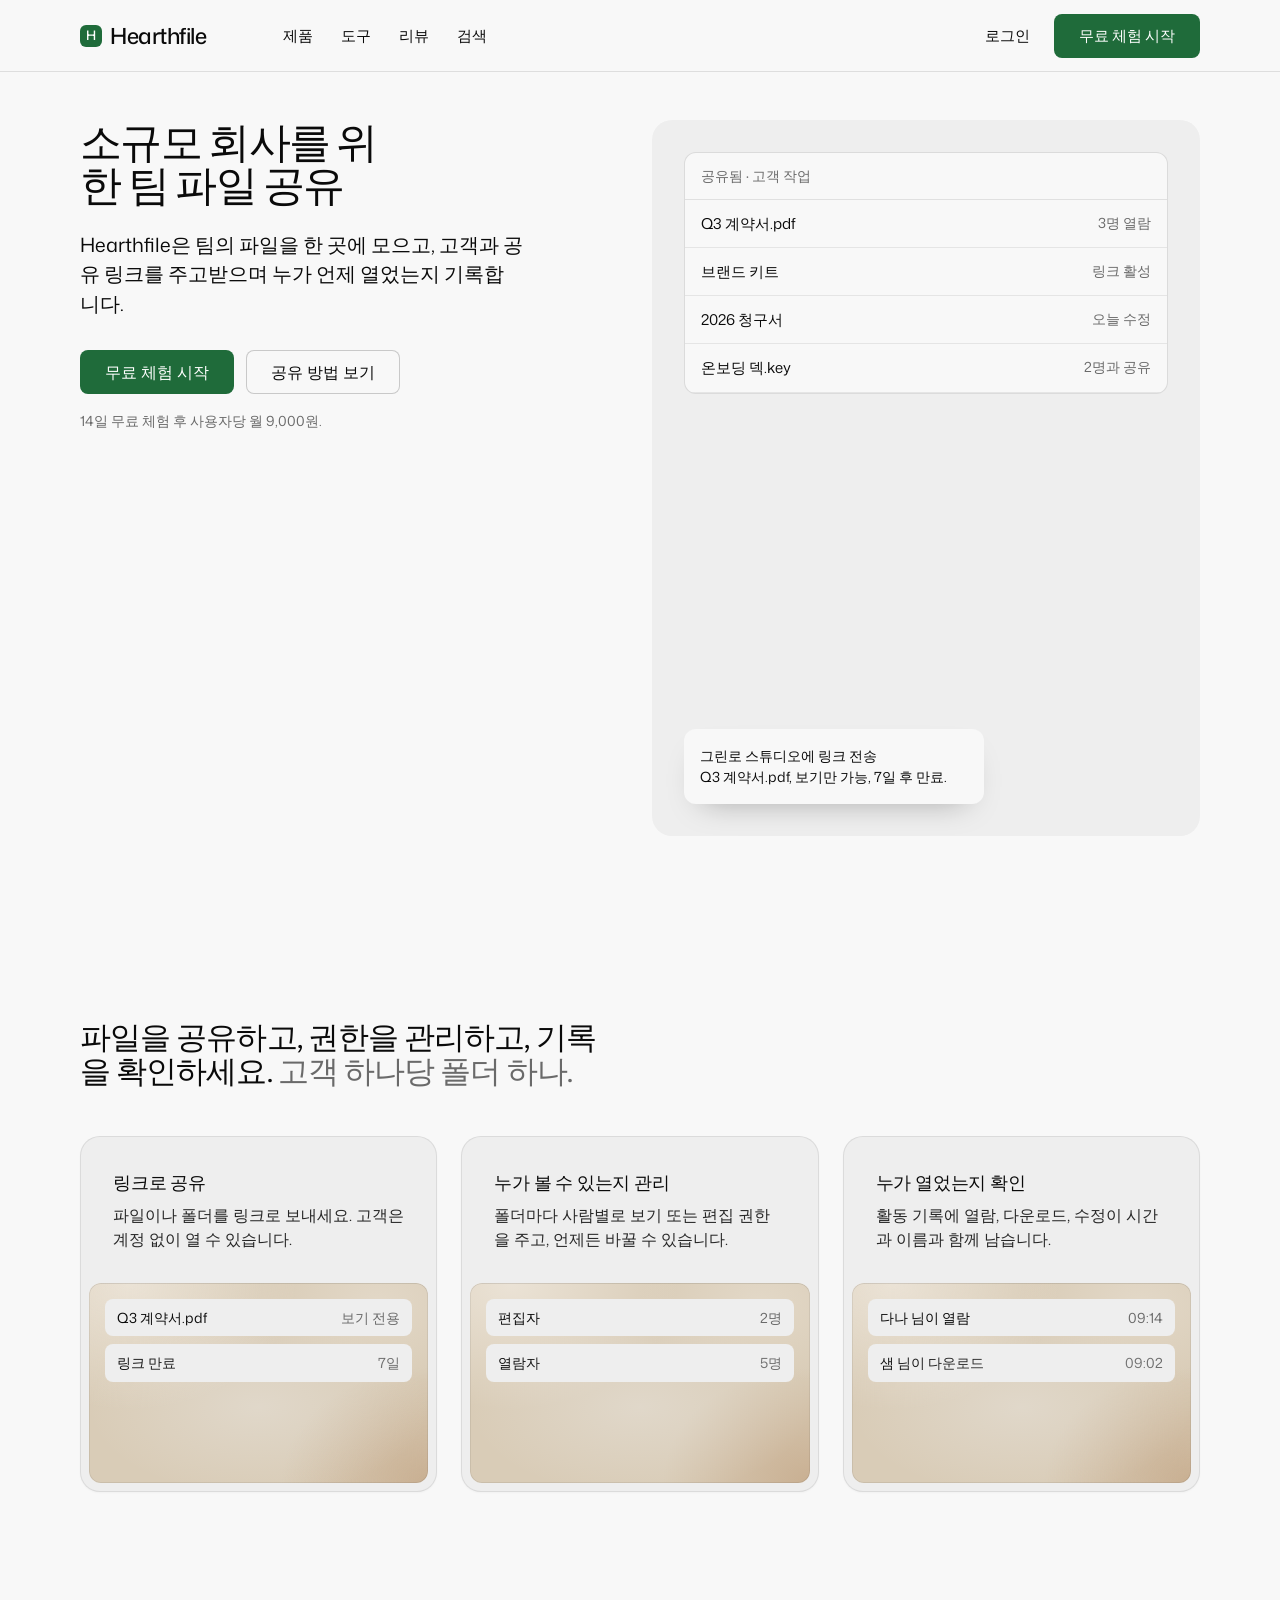
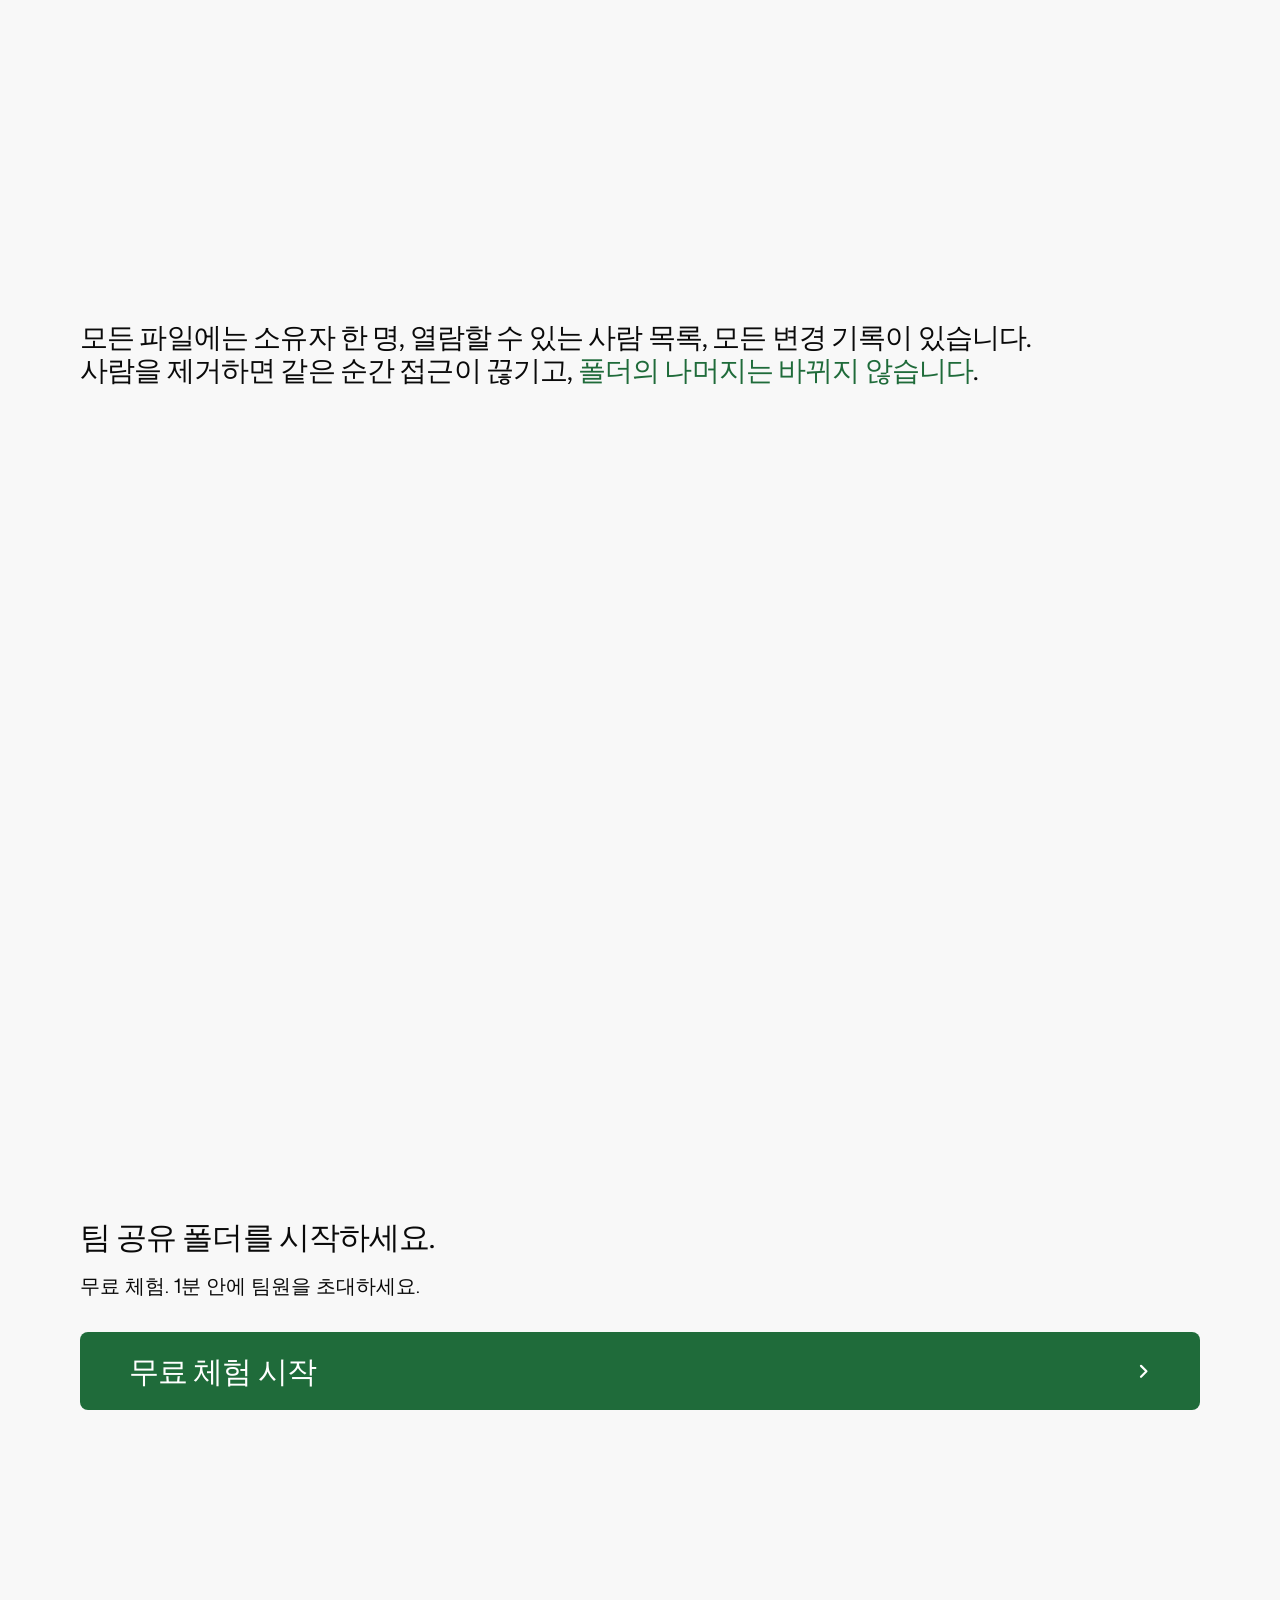
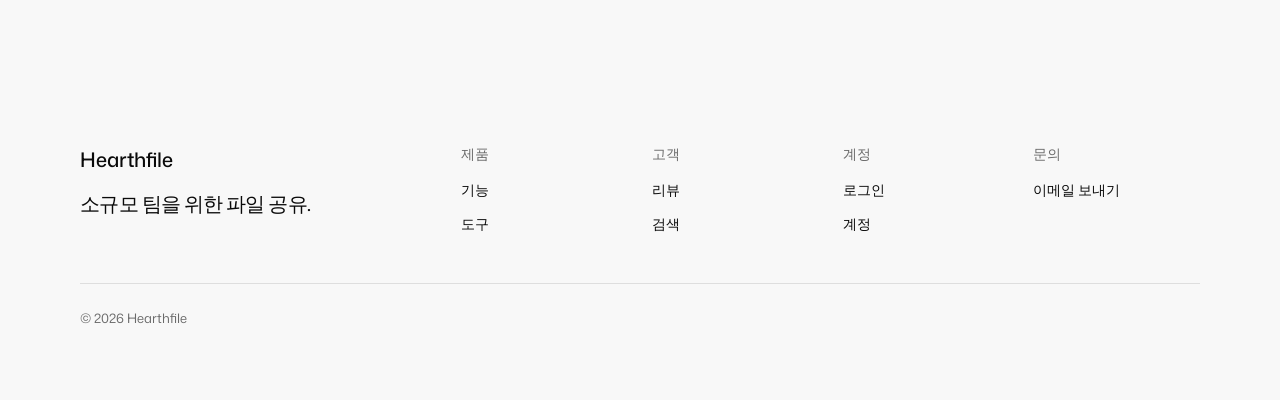
==== commit 6d20b26d: "Translate Hearthfile test site to Korean - All pages (home, login, search, reviews, profile, account" ====
--- a/public/index.html
+++ b/public/index.html
@@ -1,15 +1,15 @@
 <!doctype html>
 <!-- type: software. deal: palette mint-pink-accounts, type mona (first dealt), hero collage, nav-mega, footer-dark,
      close-type, solid buttons, wordmark, moment word-highlight (section 3). Radius soft. A team file-sharing app. -->
-<html lang="en" data-type="software" data-radius="soft" data-buttons="solid" data-motion>
+<html lang="ko" data-type="software" data-radius="soft" data-buttons="solid" data-motion>
 <head>
 <meta charset="utf-8">
 <meta name="viewport" content="width=device-width, initial-scale=1, viewport-fit=cover">
-<title>Hearthfile: team file sharing for small companies</title>
-<meta name="description" content="Hearthfile keeps a small team's files in one place, with share links and a log of who opened each file.">
+<title>Hearthfile: 소규모 팀을 위한 파일 공유</title>
+<meta name="description" content="Hearthfile은 소규모 팀의 파일을 한 곳에 모으고, 공유 링크와 열람 기록을 제공합니다.">
 <meta property="og:type" content="website">
-<meta property="og:title" content="Hearthfile: team file sharing for small companies">
-<meta property="og:description" content="Hearthfile keeps a small team's files in one place, with share links and a log of who opened each file.">
+<meta property="og:title" content="Hearthfile: 소규모 팀을 위한 파일 공유">
+<meta property="og:description" content="Hearthfile은 소규모 팀의 파일을 한 곳에 모으고, 공유 링크와 열람 기록을 제공합니다.">
 <meta name="twitter:card" content="summary_large_image">
 <meta name="theme-color" content="#f8f8f8">
 <meta name="site-kind" content="software">
@@ -66,19 +66,19 @@
 <body>
 <header class="nav">
   <div class="wrap nav__bar">
-    <a class="skip-link" href="#top">Skip to content</a>
+    <a class="skip-link" href="#top">본문으로 건너뛰기</a>
     <a class="nav__logo" href="index.html"><span class="mark mark--initial" aria-hidden="true">H</span>Hearthfile</a>
-    <nav class="nav__links" aria-label="Main">
-      <div class="nav__item"><a class="nav__link" href="index.html#features">Product</a></div>
-      <div class="nav__item"><a class="nav__link" href="tools.html">Tools</a></div>
-      <div class="nav__item"><a class="nav__link" href="reviews.html">Reviews</a></div>
-      <div class="nav__item"><a class="nav__link" href="search.html">Search</a></div>
+    <nav class="nav__links" aria-label="주 메뉴">
+      <div class="nav__item"><a class="nav__link" href="index.html#features">제품</a></div>
+      <div class="nav__item"><a class="nav__link" href="tools.html">도구</a></div>
+      <div class="nav__item"><a class="nav__link" href="reviews.html">리뷰</a></div>
+      <div class="nav__item"><a class="nav__link" href="search.html">검색</a></div>
     </nav>
     <div class="nav__actions">
-      <a class="nav__link" href="login.html">Log in</a>
-      <a class="btn btn--primary" href="#contact">Start a free trial</a>
+      <a class="nav__link" href="login.html">로그인</a>
+      <a class="btn btn--primary" href="#contact">무료 체험 시작</a>
     </div>
-    <button class="nav__toggle" type="button" aria-expanded="false" aria-label="Menu"><svg width="18" height="18" viewBox="0 0 18 18" aria-hidden="true"><path d="M2 5h14M2 13h14" stroke="currentColor" stroke-width="1.6" stroke-linecap="round"/></svg></button>
+    <button class="nav__toggle" type="button" aria-expanded="false" aria-label="메뉴"><svg width="18" height="18" viewBox="0 0 18 18" aria-hidden="true"><path d="M2 5h14M2 13h14" stroke="currentColor" stroke-width="1.6" stroke-linecap="round"/></svg></button>
   </div>
 </header>
 
@@ -86,20 +86,20 @@
   <section class="hero hero--collage" data-enter aria-labelledby="hero-h">
     <div class="wrap"><div class="hero-text grid hero__grid">
       <div class="hero__text span-5">
-        <h1 id="hero-h">Team file sharing for small companies</h1>
-        <p class="hero__lead">Hearthfile keeps a small team's files in one place, with share links for clients and a log of who opened each file.</p>
-        <div class="btn-row"><a class="btn btn--primary" href="#contact">Start a free trial</a><a class="btn btn--secondary" href="#features">See how sharing works</a></div>
-        <p class="hero__proof">14-day free trial, then <span data-assumed>9 € per user a month</span>.</p>
+        <h1 id="hero-h">소규모 회사를 위한 팀 파일 공유</h1>
+        <p class="hero__lead">Hearthfile은 팀의 파일을 한 곳에 모으고, 고객과 공유 링크를 주고받으며 누가 언제 열었는지 기록합니다.</p>
+        <div class="btn-row"><a class="btn btn--primary" href="#contact">무료 체험 시작</a><a class="btn btn--secondary" href="#features">공유 방법 보기</a></div>
+        <p class="hero__proof">14일 무료 체험 후 <span data-assumed>사용자당 월 9,000원</span>.</p>
       </div>
-      <div class="hero__art span-6 start-7" role="img" aria-label="A shared folder listing contracts, brand files and invoices, with one file marked as opened by three people">
+      <div class="hero__art span-6 start-7" role="img" aria-label="계약서, 브랜드 자료, 청구서가 있는 공유 폴더. 한 파일은 3명이 열었습니다">
         <div class="fwin">
-          <div class="fwin__bar"><span>Shared · Client work</span></div>
-          <div class="fwin__row"><span>Q3 contract.pdf</span><span>Opened by 3</span></div>
-          <div class="fwin__row"><span>Brand kit</span><span>Link active</span></div>
-          <div class="fwin__row"><span>Invoices 2026</span><span>Edited today</span></div>
-          <div class="fwin__row"><span>Onboarding deck.key</span><span>Shared with 2</span></div>
+          <div class="fwin__bar"><span>공유됨 · 고객 작업</span></div>
+          <div class="fwin__row"><span>Q3 계약서.pdf</span><span>3명 열람</span></div>
+          <div class="fwin__row"><span>브랜드 키트</span><span>링크 활성</span></div>
+          <div class="fwin__row"><span>2026 청구서</span><span>오늘 수정</span></div>
+          <div class="fwin__row"><span>온보딩 덱.key</span><span>2명과 공유</span></div>
         </div>
-        <div class="fcard" aria-hidden="true"><b>Link sent to Oakley Row</b><br>Q3 contract.pdf, view only, expires in 7 days.</div>
+        <div class="fcard" aria-hidden="true"><b>그린로 스튜디오에 링크 전송</b><br>Q3 계약서.pdf, 보기만 가능, 7일 후 만료.</div>
       </div>
     </div></div>
   </section>
@@ -107,22 +107,22 @@
   <section class="section feat" id="features" aria-labelledby="features-h">
     <div class="wrap">
       <div class="section-head">
-        <h2 id="features-h">Share, control and track every file. <span class="muted">One folder per client.</span></h2>
+        <h2 id="features-h">파일을 공유하고, 권한을 관리하고, 기록을 확인하세요. <span class="muted">고객 하나당 폴더 하나.</span></h2>
       </div>
       <div class="grid">
-        <article class="card span-4"><h3>Share with a link</h3><p>Send a file or a folder as a link. Clients open it without an account.</p>
-          <div class="panel panel--inset" role="img" aria-label="A file shared as a view-only link that expires in seven days"><div class="mini"><div><span>Q3 contract.pdf</span><span>View only</span></div><div><span>Link expires</span><span>7 days</span></div></div></div></article>
-        <article class="card span-4"><h3>Control who sees what</h3><p>Give each person view or edit rights on a folder, and change them at any time.</p>
-          <div class="panel panel--inset" role="img" aria-label="A folder with two editors and five viewers"><div class="mini"><div><span>Editors</span><span>2 people</span></div><div><span>Viewers</span><span>5 people</span></div></div></div></article>
-        <article class="card span-4"><h3>See who opened a file</h3><p>The activity log shows each open, download and edit, with a time and a name.</p>
-          <div class="panel panel--inset" role="img" aria-label="Activity log entries for two people who opened or downloaded a file"><div class="mini"><div><span>Opened by Dana</span><span>09:14</span></div><div><span>Downloaded by Sam</span><span>09:02</span></div></div></div></article>
+        <article class="card span-4"><h3>링크로 공유</h3><p>파일이나 폴더를 링크로 보내세요. 고객은 계정 없이 열 수 있습니다.</p>
+          <div class="panel panel--inset" role="img" aria-label="보기 전용 링크로 공유된 파일, 7일 후 만료"><div class="mini"><div><span>Q3 계약서.pdf</span><span>보기 전용</span></div><div><span>링크 만료</span><span>7일</span></div></div></div></article>
+        <article class="card span-4"><h3>누가 볼 수 있는지 관리</h3><p>폴더마다 사람별로 보기 또는 편집 권한을 주고, 언제든 바꿀 수 있습니다.</p>
+          <div class="panel panel--inset" role="img" aria-label="편집자 2명과 열람자 5명이 있는 폴더"><div class="mini"><div><span>편집자</span><span>2명</span></div><div><span>열람자</span><span>5명</span></div></div></div></article>
+        <article class="card span-4"><h3>누가 열었는지 확인</h3><p>활동 기록에 열람, 다운로드, 수정이 시간과 이름과 함께 남습니다.</p>
+          <div class="panel panel--inset" role="img" aria-label="두 사람의 열람과 다운로드 활동 기록"><div class="mini"><div><span>다나 님이 열람</span><span>09:14</span></div><div><span>샘 님이 다운로드</span><span>09:02</span></div></div></div></article>
       </div>
     </div>
   </section>
 
   <section class="section statement" id="access" data-moment="word-highlight" style="--h: 1">
     <div class="wrap">
-      <p class="mo-wh__text">Every file has one owner, a list of the people who can open it, and a record of every change. Removing someone ends their access the same minute, and <strong>nothing else</strong> in the folder changes.</p>
+      <p class="mo-wh__text">모든 파일에는 소유자 한 명, 열람할 수 있는 사람 목록, 모든 변경 기록이 있습니다. 사람을 제거하면 같은 순간 접근이 끊기고, <strong>폴더의 나머지는 바뀌지 않습니다</strong>.</p>
     </div>
   </section>
 </main>
@@ -131,21 +131,21 @@
   <div class="wrap">
     <div class="closing__cta close--type">
       <div class="section-head">
-        <h2 id="close-h">Start your team's shared folder.</h2>
-        <p>Free trial. Invite your team in a minute.</p>
+        <h2 id="close-h">팀 공유 폴더를 시작하세요.</h2>
+        <p>무료 체험. 1분 안에 팀원을 초대하세요.</p>
       </div>
-      <a class="btn btn--primary btn--xl btn--wide" href="login.html">Start a free trial<svg class="m-arrow" viewBox="0 0 12 12" aria-hidden="true"><path class="m-arrow__stem" d="M1 6h8"/><path class="m-arrow__head" d="M4.5 2.5 8 6l-3.5 3.5"/></svg></a>
+      <a class="btn btn--primary btn--xl btn--wide" href="login.html">무료 체험 시작<svg class="m-arrow" viewBox="0 0 12 12" aria-hidden="true"><path class="m-arrow__stem" d="M1 6h8"/><path class="m-arrow__head" d="M4.5 2.5 8 6l-3.5 3.5"/></svg></a>
     </div>
     <div class="closing__links">
       <div class="grid">
         <div class="span-4 stack-4">
           <a class="footer__brand" href="index.html">Hearthfile</a>
-          <p class="footer__lede">File sharing for small teams.</p>
+          <p class="footer__lede">소규모 팀을 위한 파일 공유.</p>
         </div>
-        <div class="span-2 footer__col"><h3>Product</h3><ul><li><a href="index.html#features">Features</a></li><li><a href="tools.html">Tools</a></li></ul></div>
-        <div class="span-2 footer__col"><h3>Customers</h3><ul><li><a href="reviews.html">Reviews</a></li><li><a href="search.html">Search</a></li></ul></div>
-        <div class="span-2 footer__col"><h3>Account</h3><ul><li><a href="login.html">Log in</a></li><li><a href="account.html">Account</a></li></ul></div>
-        <div class="span-2 footer__col"><h3>Contact</h3><ul><li><a href="mailto:hello@hearthfile.example">Email us</a></li></ul></div>
+        <div class="span-2 footer__col"><h3>제품</h3><ul><li><a href="index.html#features">기능</a></li><li><a href="tools.html">도구</a></li></ul></div>
+        <div class="span-2 footer__col"><h3>고객</h3><ul><li><a href="reviews.html">리뷰</a></li><li><a href="search.html">검색</a></li></ul></div>
+        <div class="span-2 footer__col"><h3>계정</h3><ul><li><a href="login.html">로그인</a></li><li><a href="account.html">계정</a></li></ul></div>
+        <div class="span-2 footer__col"><h3>문의</h3><ul><li><a href="mailto:hello@hearthfile.example">이메일 보내기</a></li></ul></div>
       </div>
       <div class="footer__legal">
         <span>&copy; 2026 Hearthfile</span>
